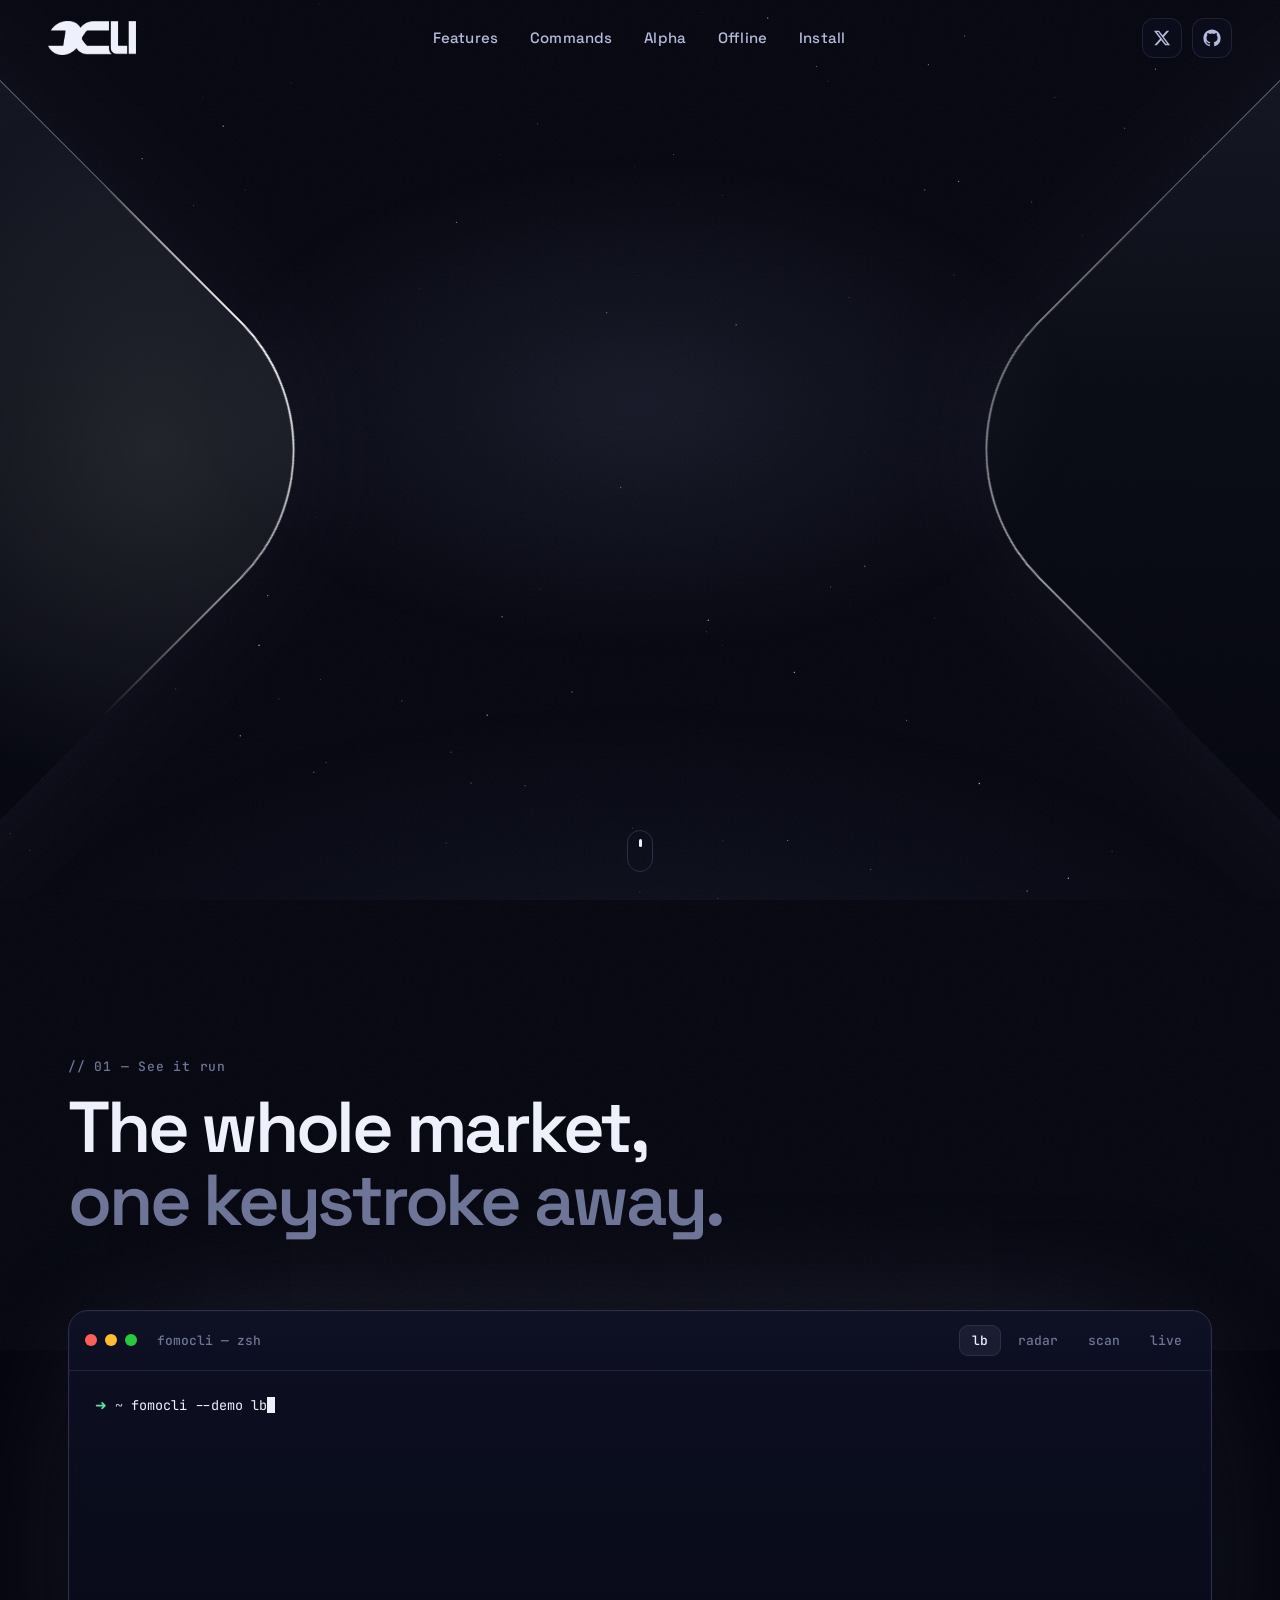
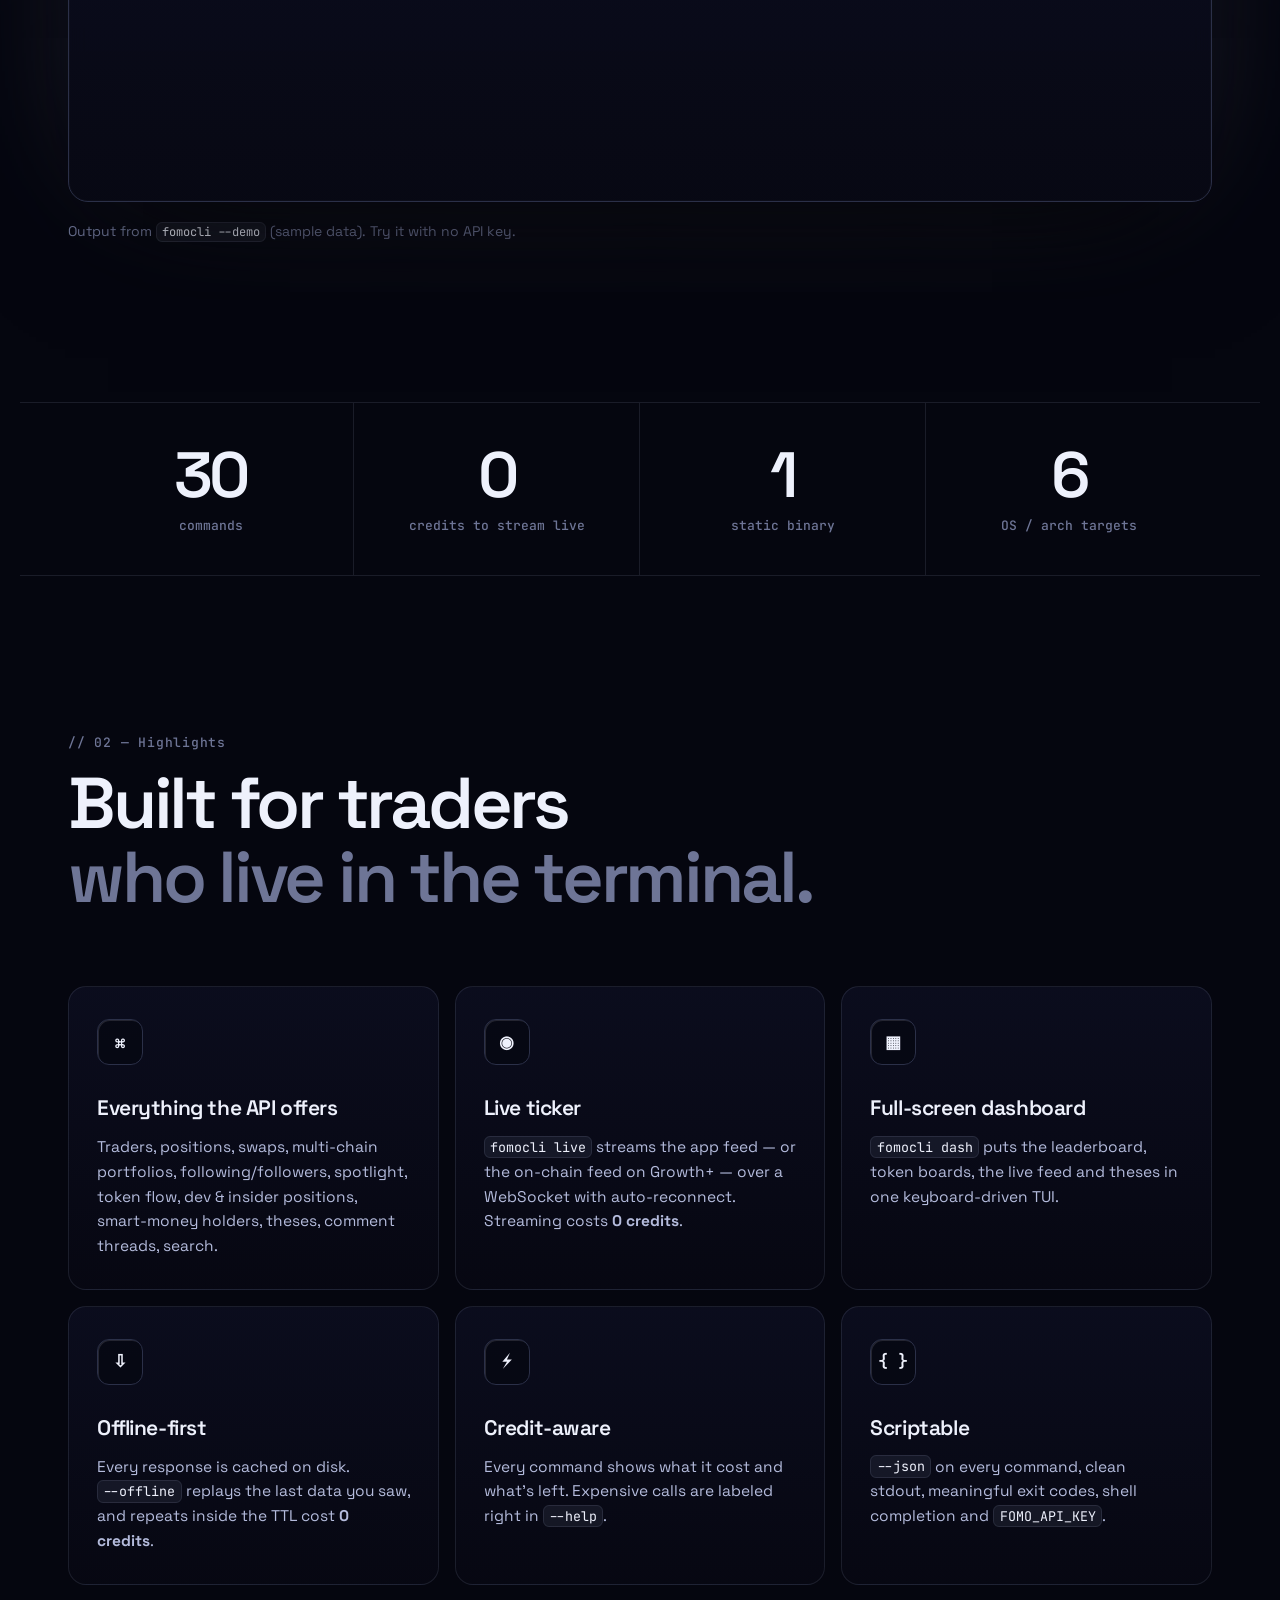
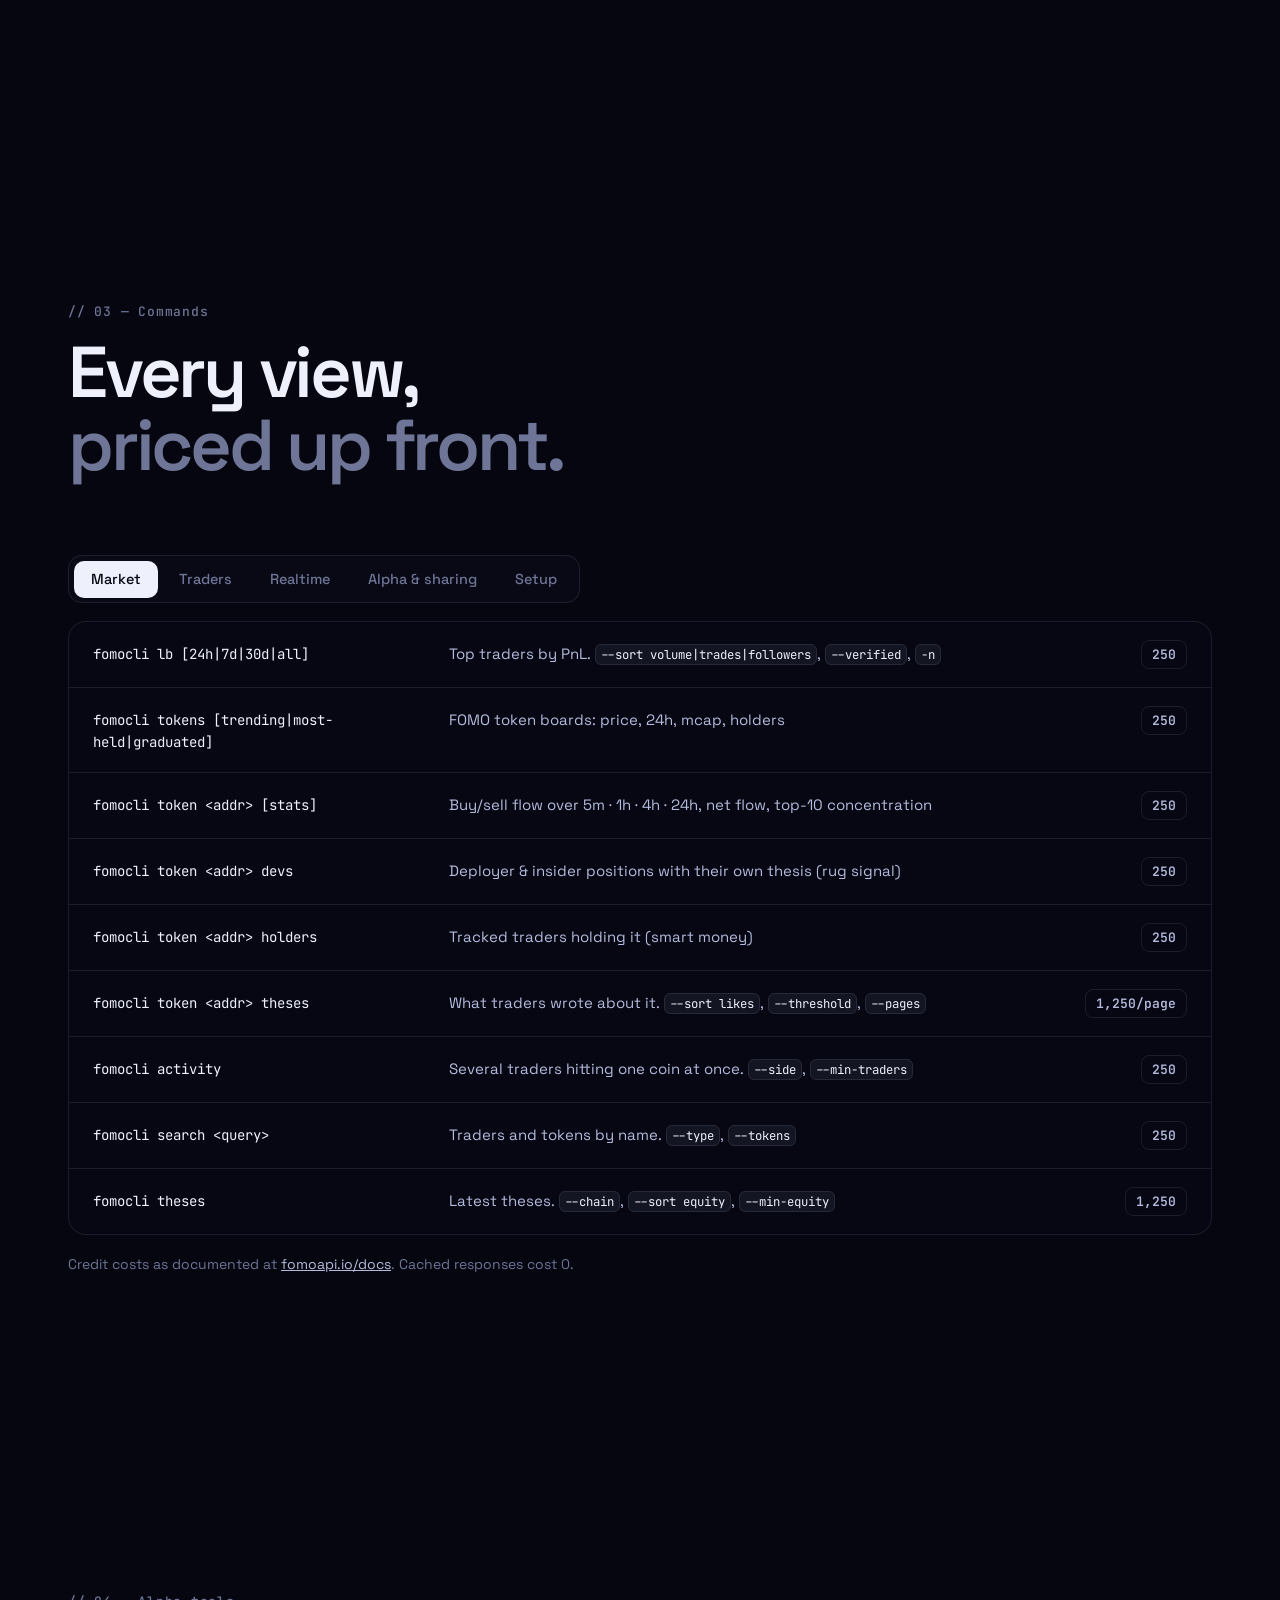
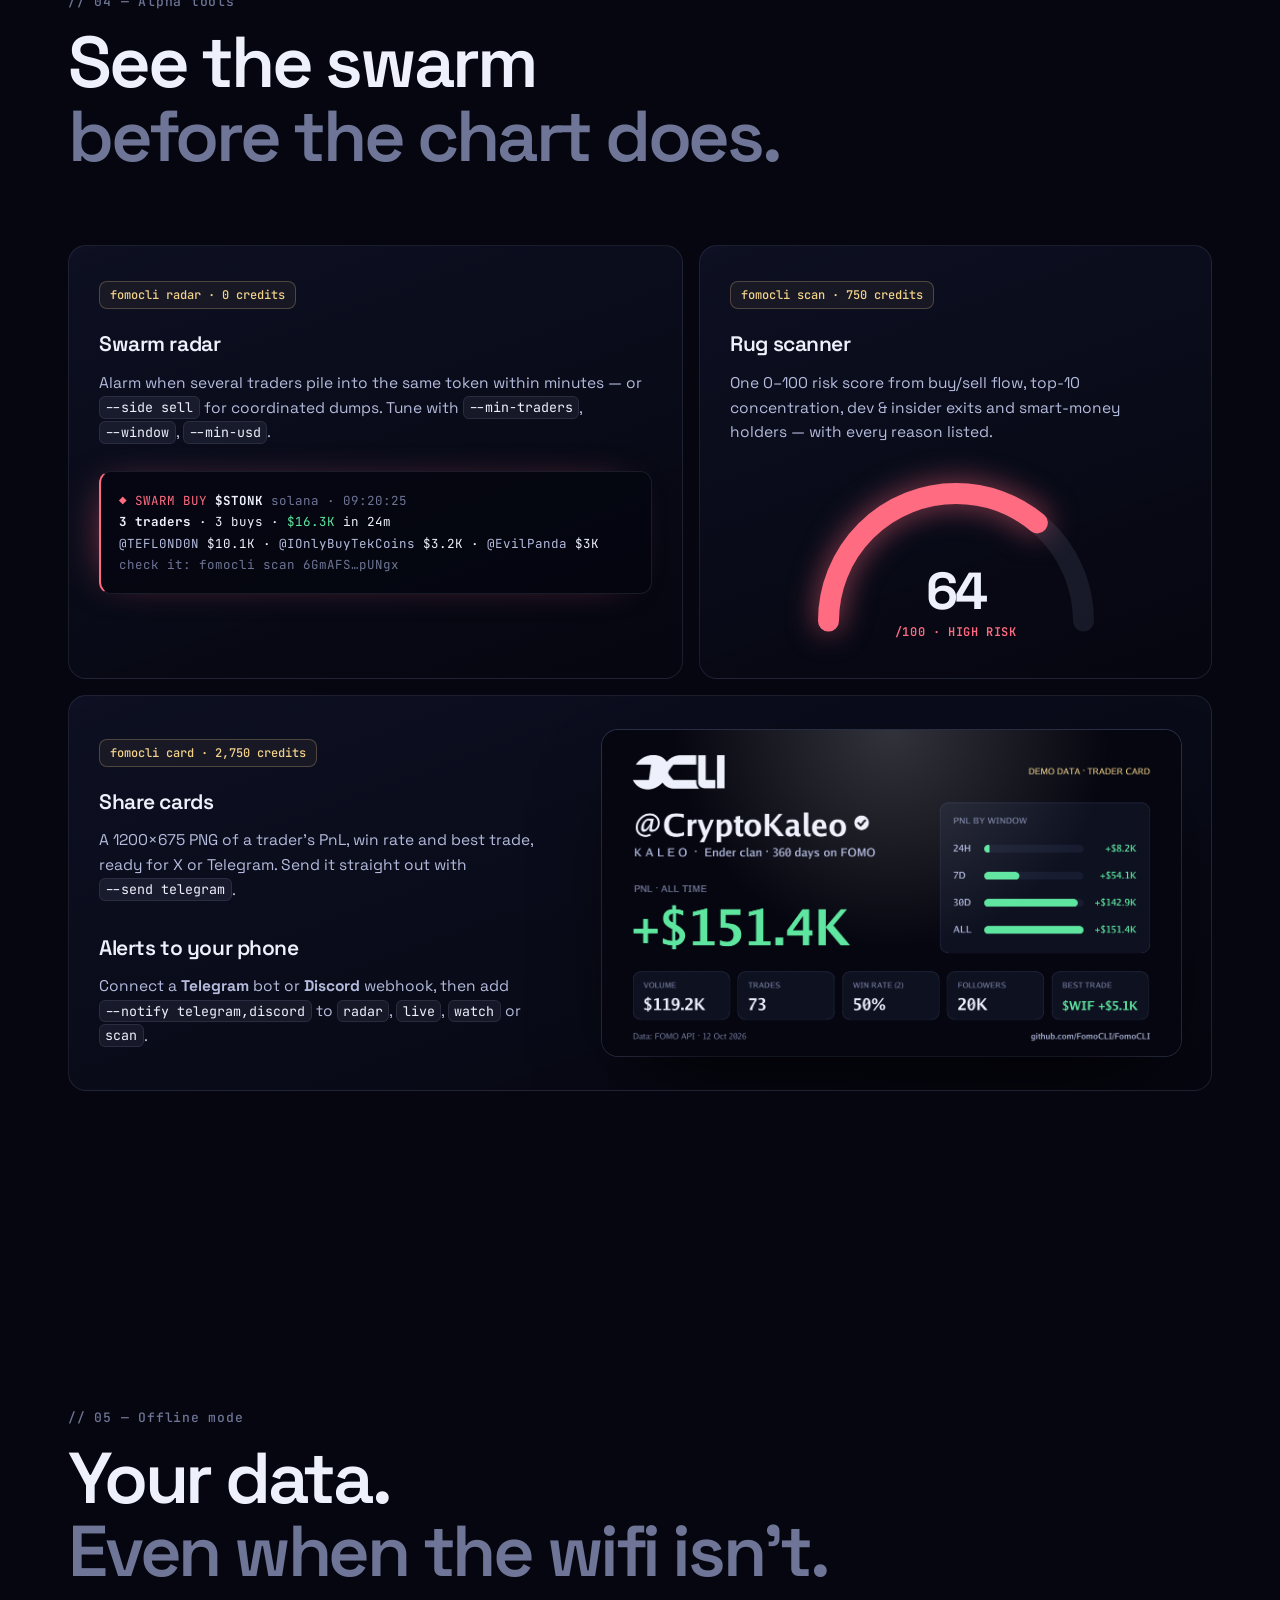
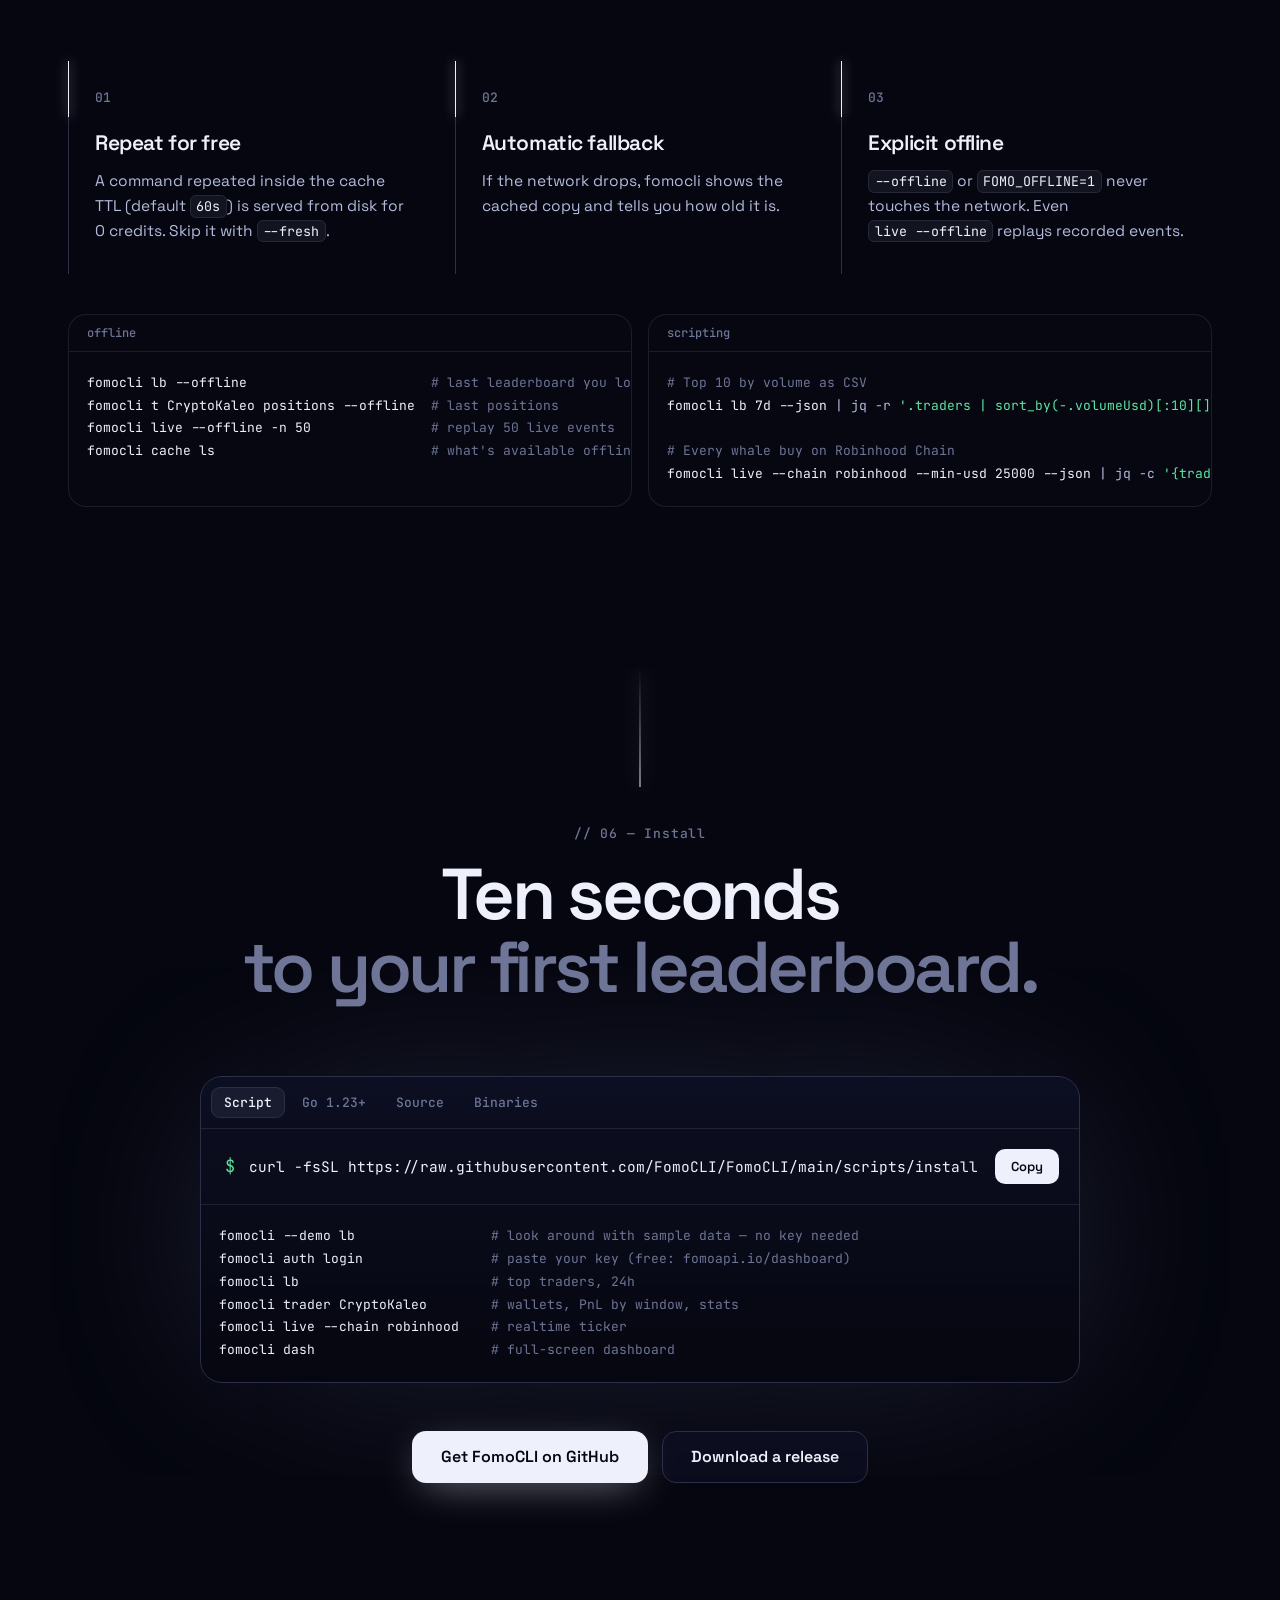
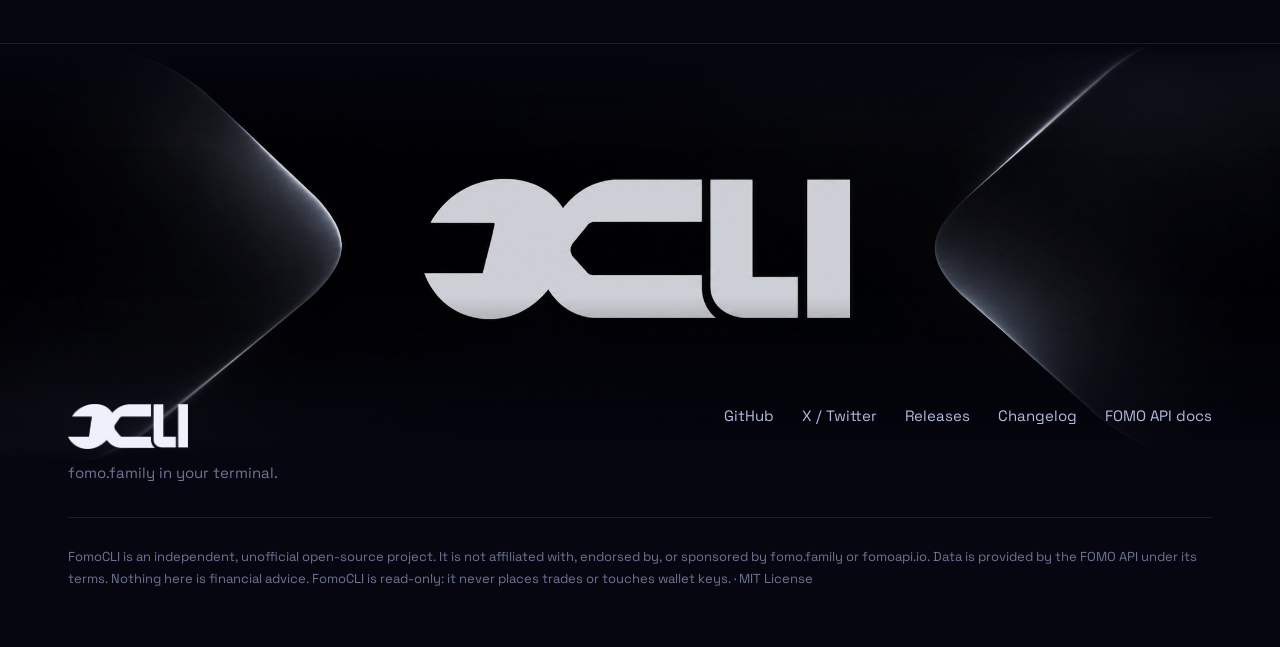
==== index.html @ afd520ec "Add cinematic FomoCLI landing page Static site (HTML/CSS/vanilla JS) for FomoCLI: letterbox logo int" ====
<!doctype html>
<html lang="en">
<head>
  <meta charset="utf-8">
  <meta name="viewport" content="width=device-width, initial-scale=1">
  <title>FomoCLI — fomo.family in your terminal</title>
  <meta name="description" content="FomoCLI is a fast, single-binary CLI for fomo.family data. Leaderboards, wallets, PnL, positions, token flow, theses, live trades and an offline cache — without opening a browser.">
  <meta name="theme-color" content="#05060f">
  <link rel="icon" type="image/png" href="assets/favicon.png">
  <link rel="apple-touch-icon" href="assets/apple-touch-icon.png">

  <meta property="og:type" content="website">
  <meta property="og:title" content="FomoCLI — fomo.family in your terminal">
  <meta property="og:description" content="Leaderboards · wallets · PnL · positions · token flow · theses · live trades · offline cache.">
  <meta property="og:image" content="assets/og.png">
  <meta name="twitter:card" content="summary_large_image">
  <meta name="twitter:site" content="@fomocli">
  <meta name="twitter:image" content="assets/og.png">

  <link rel="preconnect" href="https://fonts.googleapis.com">
  <link rel="preconnect" href="https://fonts.gstatic.com" crossorigin>
  <link href="https://fonts.googleapis.com/css2?family=Space+Grotesk:wght@400;500;600;700&family=JetBrains+Mono:wght@400;500;700&display=swap" rel="stylesheet">
  <link rel="stylesheet" href="styles.css">
</head>
<body>
  <!-- Cinematic intro -->
  <div class="intro" id="intro" aria-hidden="true">
    <div class="intro__bar intro__bar--top"></div>
    <div class="intro__bar intro__bar--bottom"></div>
    <img class="intro__logo" src="assets/logo.png" alt="">
    <div class="intro__flare"></div>
  </div>

  <canvas id="stars" aria-hidden="true"></canvas>
  <div class="grain" aria-hidden="true"></div>

  <header class="nav" id="nav">
    <a class="nav__brand" href="#top" aria-label="FomoCLI home">
      <img src="assets/logo.png" alt="FomoCLI" width="88" height="33">
    </a>
    <nav class="nav__links" aria-label="Primary">
      <a href="#features">Features</a>
      <a href="#commands">Commands</a>
      <a href="#alpha">Alpha</a>
      <a href="#offline">Offline</a>
      <a href="#install">Install</a>
    </nav>
    <div class="nav__social">
      <a class="icon-btn" href="https://x.com/fomocli" target="_blank" rel="noopener" aria-label="FomoCLI on X">
        <svg viewBox="0 0 24 24" width="18" height="18" aria-hidden="true"><path fill="currentColor" d="M18.244 2.25h3.308l-7.227 8.26 8.502 11.24H16.17l-5.214-6.817L4.99 21.75H1.68l7.73-8.835L1.254 2.25H8.08l4.713 6.231zm-1.161 17.52h1.833L7.084 4.126H5.117z"/></svg>
      </a>
      <a class="icon-btn" href="https://github.com/FomoCLI/FomoCLI" target="_blank" rel="noopener" aria-label="FomoCLI on GitHub">
        <svg viewBox="0 0 24 24" width="18" height="18" aria-hidden="true"><path fill="currentColor" d="M12 .5C5.65.5.5 5.65.5 12a11.5 11.5 0 0 0 7.86 10.92c.58.1.79-.25.79-.56v-2c-3.2.7-3.87-1.37-3.87-1.37-.53-1.33-1.28-1.69-1.28-1.69-1.05-.72.08-.7.08-.7 1.16.08 1.77 1.19 1.77 1.19 1.03 1.77 2.7 1.26 3.36.96.1-.75.4-1.26.73-1.55-2.55-.29-5.24-1.28-5.24-5.69 0-1.26.45-2.29 1.19-3.1-.12-.29-.52-1.46.11-3.05 0 0 .97-.31 3.17 1.18a11 11 0 0 1 5.77 0c2.2-1.49 3.17-1.18 3.17-1.18.63 1.59.23 2.76.11 3.05.74.81 1.19 1.84 1.19 3.1 0 4.42-2.7 5.39-5.26 5.68.41.36.78 1.06.78 2.14v3.17c0 .31.21.67.8.56A11.5 11.5 0 0 0 23.5 12C23.5 5.65 18.35.5 12 .5Z"/></svg>
      </a>
      <button class="nav__burger" id="burger" aria-label="Open menu" aria-expanded="false"><span></span><span></span></button>
    </div>
  </header>

  <main id="top">
    <!-- HERO -->
    <section class="hero" id="hero">
      <div class="blade blade--left" data-depth="0.04" aria-hidden="true"><i></i></div>
      <div class="blade blade--right" data-depth="-0.04" aria-hidden="true"><i></i></div>
      <div class="hero__glow" aria-hidden="true"></div>

      <div class="hero__inner">
        <p class="eyebrow reveal"><span class="dot"></span> Open source · MIT · Go single binary</p>
        <h1 class="hero__logo">
          <img src="assets/logo.png" alt="FomoCLI" width="1006" height="381">
          <span class="hero__shine" aria-hidden="true"></span>
        </h1>
        <p class="hero__tag reveal">fomo.family <span class="muted">in your</span> terminal.</p>
        <p class="hero__sub reveal">Find the traders who are up, resolve them to their real wallets, read their positions and reasoning, and watch their trades land in realtime — without opening a browser.</p>

        <div class="hero__cta reveal">
          <button class="install-pill" data-copy="curl -fsSL https://raw.githubusercontent.com/FomoCLI/FomoCLI/main/scripts/install.sh | sh" aria-label="Copy install command">
            <span class="prompt">$</span>
            <code>curl -fsSL …/install.sh | sh</code>
            <span class="install-pill__copy">Copy</span>
          </button>
          <a class="btn btn--primary" href="https://github.com/FomoCLI/FomoCLI" target="_blank" rel="noopener">
            <svg viewBox="0 0 24 24" width="18" height="18" aria-hidden="true"><path fill="currentColor" d="M12 .5C5.65.5.5 5.65.5 12a11.5 11.5 0 0 0 7.86 10.92c.58.1.79-.25.79-.56v-2c-3.2.7-3.87-1.37-3.87-1.37-.53-1.33-1.28-1.69-1.28-1.69-1.05-.72.08-.7.08-.7 1.16.08 1.77 1.19 1.77 1.19 1.03 1.77 2.7 1.26 3.36.96.1-.75.4-1.26.73-1.55-2.55-.29-5.24-1.28-5.24-5.69 0-1.26.45-2.29 1.19-3.1-.12-.29-.52-1.46.11-3.05 0 0 .97-.31 3.17 1.18a11 11 0 0 1 5.77 0c2.2-1.49 3.17-1.18 3.17-1.18.63 1.59.23 2.76.11 3.05.74.81 1.19 1.84 1.19 3.1 0 4.42-2.7 5.39-5.26 5.68.41.36.78 1.06.78 2.14v3.17c0 .31.21.67.8.56A11.5 11.5 0 0 0 23.5 12C23.5 5.65 18.35.5 12 .5Z"/></svg>
            Star on GitHub
          </a>
          <a class="btn btn--ghost" href="https://x.com/fomocli" target="_blank" rel="noopener">Follow @fomocli</a>
        </div>

        <ul class="hero__chips reveal" aria-label="What it covers">
          <li>Leaderboards</li><li>Wallets</li><li>PnL</li><li>Positions</li><li>Token flow</li><li>Theses</li><li>Live trades</li><li>Offline cache</li>
        </ul>
      </div>

      <a class="scroll-cue" href="#demo" aria-label="Scroll to demo"><span></span></a>
    </section>

    <!-- TERMINAL DEMO -->
    <section class="section demo" id="demo">
      <div class="section__head reveal">
        <p class="kicker">// 01 — See it run</p>
        <h2>The whole market,<br><span class="dim">one keystroke away.</span></h2>
      </div>

      <div class="terminal reveal" id="terminal">
        <div class="terminal__bar">
          <span class="tl tl--r"></span><span class="tl tl--y"></span><span class="tl tl--g"></span>
          <span class="terminal__title">fomocli — zsh</span>
          <div class="terminal__tabs" role="tablist" aria-label="Demo commands">
            <button role="tab" class="is-active" data-scene="lb">lb</button>
            <button role="tab" data-scene="radar">radar</button>
            <button role="tab" data-scene="scan">scan</button>
            <button role="tab" data-scene="live">live</button>
          </div>
        </div>
        <pre class="terminal__body" id="termBody" aria-live="polite"></pre>
      </div>
      <p class="caption reveal">Output from <code>fomocli --demo</code> (sample data). Try it with no API key.</p>
    </section>

    <!-- STATS STRIP -->
    <section class="stats" aria-label="At a glance">
      <div class="stat reveal"><b data-count="30" data-suffix="+">0</b><span>commands</span></div>
      <div class="stat reveal"><b data-count="0">0</b><span>credits to stream live</span></div>
      <div class="stat reveal"><b data-count="1">0</b><span>static binary</span></div>
      <div class="stat reveal"><b data-count="6">0</b><span>OS / arch targets</span></div>
    </section>

    <!-- FEATURES -->
    <section class="section" id="features">
      <div class="section__head reveal">
        <p class="kicker">// 02 — Highlights</p>
        <h2>Built for traders<br><span class="dim">who live in the terminal.</span></h2>
      </div>

      <div class="grid features">
        <article class="card reveal">
          <div class="card__icon">⌘</div>
          <h3>Everything the API offers</h3>
          <p>Traders, positions, swaps, multi-chain portfolios, following/followers, spotlight, token flow, dev &amp; insider positions, smart-money holders, theses, comment threads, search.</p>
        </article>
        <article class="card reveal">
          <div class="card__icon">◉</div>
          <h3>Live ticker</h3>
          <p><code>fomocli live</code> streams the app feed — or the on-chain feed on Growth+ — over a WebSocket with auto-reconnect. Streaming costs <b>0 credits</b>.</p>
        </article>
        <article class="card reveal">
          <div class="card__icon">▦</div>
          <h3>Full-screen dashboard</h3>
          <p><code>fomocli dash</code> puts the leaderboard, token boards, the live feed and theses in one keyboard-driven TUI.</p>
        </article>
        <article class="card reveal">
          <div class="card__icon">⇩</div>
          <h3>Offline-first</h3>
          <p>Every response is cached on disk. <code>--offline</code> replays the last data you saw, and repeats inside the TTL cost <b>0 credits</b>.</p>
        </article>
        <article class="card reveal">
          <div class="card__icon">⚡</div>
          <h3>Credit-aware</h3>
          <p>Every command shows what it cost and what's left. Expensive calls are labeled right in <code>--help</code>.</p>
        </article>
        <article class="card reveal">
          <div class="card__icon">{ }</div>
          <h3>Scriptable</h3>
          <p><code>--json</code> on every command, clean stdout, meaningful exit codes, shell completion and <code>FOMO_API_KEY</code>.</p>
        </article>
      </div>
    </section>

    <!-- COMMANDS -->
    <section class="section" id="commands">
      <div class="section__head reveal">
        <p class="kicker">// 03 — Commands</p>
        <h2>Every view,<br><span class="dim">priced up front.</span></h2>
      </div>

      <div class="cmd reveal">
        <div class="cmd__tabs" role="tablist" aria-label="Command groups">
          <button role="tab" class="is-active" data-group="market">Market</button>
          <button role="tab" data-group="traders">Traders</button>
          <button role="tab" data-group="realtime">Realtime</button>
          <button role="tab" data-group="alpha">Alpha &amp; sharing</button>
          <button role="tab" data-group="setup">Setup</button>
          <span class="cmd__ink" aria-hidden="true"></span>
        </div>
        <div class="cmd__panel" id="cmdPanel" role="tabpanel"></div>
        <p class="caption">Credit costs as documented at <a href="https://fomoapi.io/docs#credits" target="_blank" rel="noopener">fomoapi.io/docs</a>. Cached responses cost 0.</p>
      </div>
    </section>

    <!-- ALPHA -->
    <section class="section alpha" id="alpha">
      <div class="section__head reveal">
        <p class="kicker">// 04 — Alpha tools</p>
        <h2>See the swarm<br><span class="dim">before the chart does.</span></h2>
      </div>

      <div class="alpha__grid">
        <article class="alpha__item reveal">
          <span class="tag">fomocli radar · 0 credits</span>
          <h3>Swarm radar</h3>
          <p>Alarm when several traders pile into the same token within minutes — or <code>--side sell</code> for coordinated dumps. Tune with <code>--min-traders</code>, <code>--window</code>, <code>--min-usd</code>.</p>
          <div class="swarm">
            <p><span class="red">◆ SWARM BUY</span> <b>$STONK</b> <span class="muted">solana · 09:20:25</span></p>
            <p><b>3 traders</b> · 3 buys · <span class="green">$16.3K</span> in 24m</p>
            <p><span class="steel">@TEFL0ND0N</span> $10.1K · <span class="steel">@IOnlyBuyTekCoins</span> $3.2K · <span class="steel">@EvilPanda</span> $3K</p>
            <p class="muted">check it: fomocli scan 6GmAFS…pUNgx</p>
          </div>
        </article>

        <article class="alpha__item reveal">
          <span class="tag">fomocli scan · 750 credits</span>
          <h3>Rug scanner</h3>
          <p>One 0–100 risk score from buy/sell flow, top-10 concentration, dev &amp; insider exits and smart-money holders — with every reason listed.</p>
          <div class="gauge" data-score="72" aria-label="Example risk score 72 of 100">
            <svg viewBox="0 0 200 110" aria-hidden="true">
              <path class="gauge__track" d="M15 100 A85 85 0 0 1 185 100"/>
              <path class="gauge__fill" d="M15 100 A85 85 0 0 1 185 100"/>
            </svg>
            <div class="gauge__val"><b>0</b><span>/100 · HIGH RISK</span></div>
          </div>
        </article>

        <article class="alpha__item alpha__item--wide reveal">
          <div class="alpha__text">
            <span class="tag">fomocli card · 2,750 credits</span>
            <h3>Share cards</h3>
            <p>A 1200×675 PNG of a trader's PnL, win rate and best trade, ready for X or Telegram. Send it straight out with <code>--send telegram</code>.</p>
            <h3 class="mt">Alerts to your phone</h3>
            <p>Connect a <b>Telegram</b> bot or <b>Discord</b> webhook, then add <code>--notify telegram,discord</code> to <code>radar</code>, <code>live</code>, <code>watch</code> or <code>scan</code>.</p>
          </div>
          <div class="tilt" id="tilt">
            <img src="assets/card-example.png" alt="Example FomoCLI trader card for @CryptoKaleo showing +$151.4K all-time PnL" width="1200" height="675" loading="lazy">
            <span class="tilt__glare" aria-hidden="true"></span>
          </div>
        </article>
      </div>
    </section>

    <!-- OFFLINE -->
    <section class="section" id="offline">
      <div class="section__head reveal">
        <p class="kicker">// 05 — Offline mode</p>
        <h2>Your data.<br><span class="dim">Even when the wifi isn't.</span></h2>
      </div>
      <ol class="steps">
        <li class="step reveal">
          <span class="step__n">01</span>
          <h3>Repeat for free</h3>
          <p>A command repeated inside the cache TTL (default <code>60s</code>) is served from disk for 0 credits. Skip it with <code>--fresh</code>.</p>
        </li>
        <li class="step reveal">
          <span class="step__n">02</span>
          <h3>Automatic fallback</h3>
          <p>If the network drops, fomocli shows the cached copy and tells you how old it is.</p>
        </li>
        <li class="step reveal">
          <span class="step__n">03</span>
          <h3>Explicit offline</h3>
          <p><code>--offline</code> or <code>FOMO_OFFLINE=1</code> never touches the network. Even <code>live --offline</code> replays recorded events.</p>
        </li>
      </ol>

      <div class="code-split">
        <div class="code reveal">
          <div class="code__head">offline</div>
<pre><span class="c">fomocli lb --offline</span>                       <span class="muted"># last leaderboard you loaded</span>
<span class="c">fomocli t CryptoKaleo positions --offline</span>  <span class="muted"># last positions</span>
<span class="c">fomocli live --offline -n 50</span>               <span class="muted"># replay 50 live events</span>
<span class="c">fomocli cache ls</span>                           <span class="muted"># what's available offline</span></pre>
        </div>
        <div class="code reveal">
          <div class="code__head">scripting</div>
<pre><span class="muted"># Top 10 by volume as CSV</span>
<span class="c">fomocli lb 7d --json</span> | jq -r <span class="str">'.traders | sort_by(-.volumeUsd)[:10][] | [.handle, .volumeUsd] | @csv'</span>

<span class="muted"># Every whale buy on Robinhood Chain</span>
<span class="c">fomocli live --chain robinhood --min-usd 25000 --json</span> | jq -c <span class="str">'{trader, token, usdValue}'</span></pre>
        </div>
      </div>
    </section>

    <!-- INSTALL -->
    <section class="section install" id="install">
      <div class="install__beam" aria-hidden="true"></div>
      <div class="section__head section__head--center reveal">
        <p class="kicker">// 06 — Install</p>
        <h2>Ten seconds<br><span class="dim">to your first leaderboard.</span></h2>
      </div>

      <div class="install__box reveal">
        <div class="install__tabs" role="tablist" aria-label="Install method">
          <button role="tab" class="is-active" data-install="script">Script</button>
          <button role="tab" data-install="go">Go 1.23+</button>
          <button role="tab" data-install="source">Source</button>
          <button role="tab" data-install="bin">Binaries</button>
        </div>
        <div class="install__cmd">
          <span class="prompt">$</span>
          <code id="installCode">curl -fsSL https://raw.githubusercontent.com/FomoCLI/FomoCLI/main/scripts/install.sh | sh</code>
          <button class="copy" id="installCopy" aria-label="Copy command">Copy</button>
        </div>
        <div class="quick">
<pre><span class="c">fomocli --demo lb</span>                 <span class="muted"># look around with sample data — no key needed</span>
<span class="c">fomocli auth login</span>                <span class="muted"># paste your key (free: fomoapi.io/dashboard)</span>
<span class="c">fomocli lb</span>                        <span class="muted"># top traders, 24h</span>
<span class="c">fomocli trader CryptoKaleo</span>        <span class="muted"># wallets, PnL by window, stats</span>
<span class="c">fomocli live --chain robinhood</span>    <span class="muted"># realtime ticker</span>
<span class="c">fomocli dash</span>                      <span class="muted"># full-screen dashboard</span></pre>
        </div>
      </div>

      <div class="final-cta reveal">
        <a class="btn btn--primary btn--lg" href="https://github.com/FomoCLI/FomoCLI" target="_blank" rel="noopener">Get FomoCLI on GitHub</a>
        <a class="btn btn--ghost btn--lg" href="https://github.com/FomoCLI/FomoCLI/releases" target="_blank" rel="noopener">Download a release</a>
      </div>
    </section>
  </main>

  <footer class="footer">
    <img class="footer__banner" src="assets/banner.jpg" alt="" loading="lazy" aria-hidden="true">
    <div class="footer__inner">
      <div class="footer__brand">
        <img src="assets/logo.png" alt="FomoCLI" width="120" height="45">
        <p>fomo.family in your terminal.</p>
      </div>
      <div class="footer__links">
        <a href="https://github.com/FomoCLI/FomoCLI" target="_blank" rel="noopener">GitHub</a>
        <a href="https://x.com/fomocli" target="_blank" rel="noopener">X / Twitter</a>
        <a href="https://github.com/FomoCLI/FomoCLI/releases" target="_blank" rel="noopener">Releases</a>
        <a href="https://github.com/FomoCLI/FomoCLI/blob/main/CHANGELOG.md" target="_blank" rel="noopener">Changelog</a>
        <a href="https://fomoapi.io/docs" target="_blank" rel="noopener">FOMO API docs</a>
      </div>
      <p class="footer__legal">FomoCLI is an independent, unofficial open-source project. It is not affiliated with, endorsed by, or sponsored by fomo.family or fomoapi.io. Data is provided by the FOMO API under its terms. Nothing here is financial advice. FomoCLI is read-only: it never places trades or touches wallet keys. · MIT License</p>
    </div>
  </footer>

  <div class="toast" id="toast" role="status" aria-live="polite">Copied to clipboard</div>

  <script src="script.js"></script>
</body>
</html>
---- styles.css ----
/* FomoCLI — palette taken from the logo (internal/ui/style.go):
   ice white on near-black, cool steel greys; green/red only for gains/losses. */
:root {
  --ink: #05060f;
  --ink-2: #0a0c18;
  --ink-3: #10132a;
  --ice: #eef1fc;
  --steel: #b4bbdc;
  --muted: #6e7596;
  --border: #2b3048;
  --border-soft: rgba(180, 187, 220, 0.12);
  --green: #5ee6a0;
  --red: #ff6b81;
  --gold: #f2d28b;
  --pink: #f5a3c7;

  --font: "Space Grotesk", system-ui, -apple-system, Segoe UI, sans-serif;
  --mono: "JetBrains Mono", ui-monospace, SFMono-Regular, Menlo, monospace;
  --radius: 18px;
  --ease: cubic-bezier(0.16, 1, 0.3, 1);
  --gutter: clamp(16px, 4vw, 48px);
  color-scheme: dark;
}

*, *::before, *::after { box-sizing: border-box; }
html { scroll-behavior: smooth; -webkit-text-size-adjust: 100%; }
body {
  margin: 0;
  background: var(--ink);
  color: var(--ice);
  font-family: var(--font);
  font-size: 17px;
  line-height: 1.6;
  overflow-x: hidden;
  -webkit-font-smoothing: antialiased;
}
body.is-locked { overflow: hidden; }
img { max-width: 100%; display: block; }
a { color: inherit; }
code, pre { font-family: var(--mono); }
p code, li code, td code, .caption code {
  font-size: 0.86em;
  background: rgba(180, 187, 220, 0.08);
  border: 1px solid var(--border-soft);
  padding: 0.1em 0.4em;
  border-radius: 6px;
  color: var(--ice);
  white-space: nowrap;
}
::selection { background: var(--ice); color: var(--ink); }

.muted { color: var(--muted); }
.dim { color: var(--muted); }
.green { color: var(--green); }
.red { color: var(--red); }
.gold { color: var(--gold); }
.steel { color: var(--steel); }
.pink { color: var(--pink); }

/* ───────────────────────── Intro ───────────────────────── */
.intro {
  position: fixed; inset: 0; z-index: 100;
  background: var(--ink);
  display: grid; place-items: center;
  pointer-events: none;
  animation: introOut 0.9s var(--ease) 2.3s forwards;
}
.intro__bar {
  position: absolute; left: 0; right: 0; height: 50vh;
  background: #000;
  animation: barOpen 1.4s var(--ease) 1.7s forwards;
}
.intro__bar--top { top: 0; transform-origin: top; }
.intro__bar--bottom { bottom: 0; transform-origin: bottom; }
.intro__logo {
  position: relative; z-index: 2;
  width: min(360px, 60vw);
  opacity: 0;
  filter: blur(18px);
  transform: scale(1.12);
  animation: logoIn 1.4s var(--ease) 0.2s forwards;
}
.intro__flare {
  position: absolute; z-index: 3;
  width: 140vw; height: 2px;
  background: linear-gradient(90deg, transparent, rgba(238, 241, 252, 0.9), transparent);
  box-shadow: 0 0 40px 6px rgba(200, 210, 255, 0.35);
  transform: scaleX(0);
  animation: flare 1.1s var(--ease) 1.2s forwards;
}
@keyframes logoIn { to { opacity: 1; filter: blur(0); transform: scale(1); } }
@keyframes flare { 0% { transform: scaleX(0); opacity: 1; } 60% { opacity: 1; } 100% { transform: scaleX(1); opacity: 0; } }
@keyframes barOpen { to { transform: scaleY(0); } }
@keyframes introOut { to { opacity: 0; visibility: hidden; } }

/* ───────────────────────── Ambient ───────────────────────── */
#stars {
  position: fixed; inset: 0; z-index: 0;
  width: 100%; height: 100%;
  pointer-events: none;
}
.grain {
  position: fixed; inset: -50%; z-index: 1;
  pointer-events: none;
  opacity: 0.05;
  background-image: url("data:image/svg+xml;utf8,<svg xmlns='http://www.w3.org/2000/svg' width='160' height='160'><filter id='n'><feTurbulence type='fractalNoise' baseFrequency='0.9' numOctaves='3' stitchTiles='stitch'/></filter><rect width='100%' height='100%' filter='url(%23n)'/></svg>");
  animation: grain 1.2s steps(6) infinite;
}
@keyframes grain {
  0% { transform: translate(0, 0); } 20% { transform: translate(-3%, 2%); }
  40% { transform: translate(2%, -3%); } 60% { transform: translate(-2%, -1%); }
  80% { transform: translate(3%, 3%); } 100% { transform: translate(0, 0); }
}
main, .footer, .nav { position: relative; z-index: 2; }

/* ───────────────────────── Nav ───────────────────────── */
.nav {
  position: fixed; top: 0; left: 0; right: 0; z-index: 50;
  display: flex; align-items: center; justify-content: space-between; gap: 24px;
  padding: 18px var(--gutter);
  transition: background 0.4s, backdrop-filter 0.4s, padding 0.4s, border-color 0.4s;
  border-bottom: 1px solid transparent;
}
.nav.is-scrolled {
  background: rgba(5, 6, 15, 0.72);
  backdrop-filter: blur(16px) saturate(140%);
  -webkit-backdrop-filter: blur(16px) saturate(140%);
  border-color: var(--border-soft);
  padding-top: 12px; padding-bottom: 12px;
}
.nav__brand img { width: 88px; height: auto; }
.nav__links { display: flex; gap: 32px; }
.nav__links a {
  text-decoration: none; color: var(--steel);
  font-size: 15px; font-weight: 500; letter-spacing: 0.01em;
  position: relative; transition: color 0.25s;
}
.nav__links a::after {
  content: ""; position: absolute; left: 0; right: 0; bottom: -6px; height: 1px;
  background: var(--ice); transform: scaleX(0); transform-origin: right;
  transition: transform 0.4s var(--ease);
}
.nav__links a:hover { color: var(--ice); }
.nav__links a:hover::after { transform: scaleX(1); transform-origin: left; }
.nav__social { display: flex; align-items: center; gap: 10px; }
.icon-btn {
  display: grid; place-items: center;
  width: 40px; height: 40px; border-radius: 12px;
  border: 1px solid var(--border-soft);
  color: var(--steel);
  background: rgba(16, 19, 42, 0.4);
  transition: color 0.25s, border-color 0.25s, transform 0.25s, box-shadow 0.25s;
}
.icon-btn:hover { color: var(--ice); border-color: rgba(238, 241, 252, 0.4); transform: translateY(-2px); box-shadow: 0 8px 30px -10px rgba(200, 210, 255, 0.4); }
.nav__burger { display: none; }

/* ───────────────────────── Buttons ───────────────────────── */
.btn {
  display: inline-flex; align-items: center; gap: 10px;
  padding: 13px 22px; border-radius: 14px;
  font: 600 15px/1 var(--font); text-decoration: none;
  border: 1px solid transparent; cursor: pointer;
  transition: transform 0.3s var(--ease), box-shadow 0.3s, background 0.3s, border-color 0.3s;
  position: relative; overflow: hidden;
}
.btn--primary { background: var(--ice); color: var(--ink); box-shadow: 0 10px 40px -12px rgba(238, 241, 252, 0.55); }
.btn--primary::before {
  content: ""; position: absolute; top: 0; bottom: 0; width: 40%; left: -60%;
  background: linear-gradient(100deg, transparent, rgba(255, 255, 255, 0.9), transparent);
  transform: skewX(-20deg);
  transition: left 0.7s var(--ease);
}
.btn--primary:hover::before { left: 130%; }
.btn--primary:hover { transform: translateY(-2px); box-shadow: 0 18px 50px -12px rgba(238, 241, 252, 0.7); }
.btn--ghost { color: var(--ice); border-color: var(--border); background: rgba(16, 19, 42, 0.45); }
.btn--ghost:hover { border-color: rgba(238, 241, 252, 0.45); transform: translateY(-2px); }
.btn--lg { padding: 17px 28px; font-size: 16px; }

/* ───────────────────────── Hero ───────────────────────── */
.hero {
  position: relative;
  min-height: 100vh; min-height: 100svh;
  display: grid; place-items: center;
  padding: 120px var(--gutter) 90px;
  overflow: hidden;
  isolation: isolate;
}
.hero__glow {
  position: absolute; inset: 0; z-index: -1;
  background:
    radial-gradient(ellipse 50% 40% at 50% 45%, rgba(180, 190, 255, 0.10), transparent 70%),
    radial-gradient(ellipse 80% 60% at 50% 120%, rgba(120, 130, 200, 0.12), transparent 70%);
}
.hero__inner { max-width: 980px; text-align: center; display: flex; flex-direction: column; align-items: center; }
.eyebrow {
  display: inline-flex; align-items: center; gap: 10px;
  margin: 0 0 36px; padding: 8px 16px;
  border: 1px solid var(--border-soft); border-radius: 999px;
  background: rgba(16, 19, 42, 0.5);
  color: var(--steel); font: 500 13px/1 var(--mono); letter-spacing: 0.02em;
}
.dot { width: 7px; height: 7px; border-radius: 50%; background: var(--green); box-shadow: 0 0 12px var(--green); animation: pulse 2s infinite; }
@keyframes pulse { 50% { opacity: 0.35; } }

.hero__logo {
  position: relative; margin: 0;
  width: min(620px, 82vw);
}
.hero__logo img { filter: drop-shadow(0 0 40px rgba(220, 228, 255, 0.25)); }
.hero__logo img { width: 100%; height: auto; opacity: 0; transform: translateY(20px) scale(0.96); filter: blur(10px); }
.is-ready .hero__logo img { animation: heroLogo 1.6s var(--ease) forwards; }
@keyframes heroLogo { to { opacity: 1; transform: none; filter: blur(0) brightness(0.95) drop-shadow(0 0 40px rgba(220, 228, 255, 0.25)); } }
.hero__shine {
  position: absolute; inset: 0;
  -webkit-mask: url(assets/logo.png) center / contain no-repeat;
  mask: url(assets/logo.png) center / contain no-repeat;
  background: linear-gradient(105deg, transparent 35%, rgba(255, 255, 255, 0.95) 50%, transparent 65%);
  background-size: 250% 100%;
  background-position: 150% 0;
  mix-blend-mode: normal;
  animation: shine 6s ease-in-out 3.2s infinite;
}
@keyframes shine { 0% { background-position: 150% 0; } 35%, 100% { background-position: -60% 0; } }

.hero__tag {
  margin: 42px 0 0;
  font-size: clamp(28px, 4.6vw, 52px); font-weight: 600; letter-spacing: -0.03em; line-height: 1.1;
}
.hero__sub { margin: 20px auto 0; max-width: 620px; color: var(--steel); font-size: clamp(16px, 1.6vw, 18.5px); }
.hero__cta { margin-top: 40px; display: flex; flex-wrap: wrap; align-items: center; justify-content: center; gap: 14px; }

.install-pill {
  display: inline-flex; align-items: center; gap: 12px;
  padding: 7px 7px 7px 18px; border-radius: 14px;
  background: rgba(10, 12, 24, 0.8);
  border: 1px solid var(--border);
  color: var(--ice); cursor: pointer;
  font: 500 14px/1 var(--mono);
  transition: border-color 0.3s, box-shadow 0.3s;
}
.install-pill:hover { border-color: rgba(238, 241, 252, 0.4); box-shadow: 0 0 0 4px rgba(238, 241, 252, 0.05); }
.install-pill code { color: var(--steel); }
.prompt { color: var(--green); font-family: var(--mono); }
.install-pill__copy {
  font: 600 12px/1 var(--font); padding: 9px 12px; border-radius: 9px;
  background: rgba(180, 187, 220, 0.1); color: var(--ice);
}

.hero__chips { list-style: none; padding: 0; margin: 48px 0 0; display: flex; flex-wrap: wrap; justify-content: center; gap: 8px; }
.hero__chips li {
  font: 500 12.5px/1 var(--mono); color: var(--muted);
  padding: 8px 12px; border-radius: 8px; border: 1px solid var(--border-soft);
}

/* The two glowing blades from the banner */
.blade {
  position: absolute; top: 50%; z-index: -1;
  width: min(62vw, 760px); aspect-ratio: 1;
  translate: 0 -50%;
  will-change: transform;
}
.blade i {
  position: absolute; inset: 0;
  border-radius: 24%;
  rotate: 45deg;
  background:
    radial-gradient(circle at 80% 20%, rgba(255, 255, 255, 0.10), transparent 40%),
    linear-gradient(135deg, #1a1d2a 0%, #0b0d16 45%, #05060f 100%);
  box-shadow:
    inset 1px 1px 0 rgba(255, 255, 255, 0.35),
    0 0 120px rgba(180, 190, 255, 0.06);
  opacity: 0;
  animation: bladeIn 2.4s var(--ease) 2.2s forwards;
}
.blade i::before {
  /* travelling rim light */
  content: ""; position: absolute; inset: 0; border-radius: inherit;
  padding: 2px;
  background: conic-gradient(from var(--rim, 0deg), transparent 0deg, rgba(255, 255, 255, 0.95) 30deg, transparent 90deg, transparent 180deg, rgba(255, 255, 255, 0.5) 210deg, transparent 270deg);
  -webkit-mask: linear-gradient(#000 0 0) content-box, linear-gradient(#000 0 0);
  -webkit-mask-composite: xor;
  mask: linear-gradient(#000 0 0) content-box exclude, linear-gradient(#000 0 0);
  filter: drop-shadow(0 0 6px rgba(255, 255, 255, 0.8));
  animation: rim 9s linear infinite;
}
.blade--left { left: 0; translate: -72% -50%; }
.blade--right { right: 0; translate: 72% -50%; }
.blade--right i::before { animation-direction: reverse; }
@property --rim { syntax: "<angle>"; inherits: false; initial-value: 0deg; }
@keyframes rim { to { --rim: 360deg; } }
@keyframes bladeIn { from { opacity: 0; scale: 0.9; } to { opacity: 1; scale: 1; } }

.scroll-cue {
  position: absolute; bottom: 28px; left: 50%; translate: -50% 0;
  width: 26px; height: 42px; border-radius: 14px; border: 1.5px solid var(--border);
}
.scroll-cue span {
  position: absolute; left: 50%; top: 8px; width: 3px; height: 8px; margin-left: -1.5px;
  border-radius: 2px; background: var(--ice);
  animation: cue 2s var(--ease) infinite;
}
@keyframes cue { 0% { opacity: 0; transform: translateY(0); } 30% { opacity: 1; } 100% { opacity: 0; transform: translateY(14px); } }

/* ───────────────────────── Sections ───────────────────────── */
.section { padding: clamp(90px, 13vw, 160px) var(--gutter); max-width: 1240px; margin: 0 auto; position: relative; }
.section__head { margin-bottom: clamp(40px, 6vw, 72px); }
.section__head--center { text-align: center; }
.kicker { margin: 0 0 18px; font: 500 13px/1 var(--mono); color: var(--muted); letter-spacing: 0.06em; }
h2 {
  margin: 0;
  font-size: clamp(36px, 6vw, 72px); line-height: 1.02; letter-spacing: -0.045em; font-weight: 600;
}
h3 { margin: 0 0 10px; font-size: 21px; letter-spacing: -0.02em; font-weight: 600; }
.caption { color: var(--muted); font-size: 14px; margin: 18px 0 0; }
.caption a { color: var(--steel); }

/* ───────────────────────── Terminal ───────────────────────── */
.terminal {
  border-radius: 20px;
  border: 1px solid var(--border);
  background: linear-gradient(180deg, rgba(16, 19, 42, 0.75), rgba(8, 9, 20, 0.92));
  box-shadow:
    0 0 0 1px rgba(255, 255, 255, 0.02) inset,
    0 50px 120px -40px rgba(0, 0, 0, 0.9),
    0 0 160px -60px rgba(180, 190, 255, 0.35);
  overflow: hidden;
  backdrop-filter: blur(10px);
}
.terminal__bar {
  display: flex; align-items: center; gap: 8px;
  padding: 14px 16px; border-bottom: 1px solid var(--border-soft);
  flex-wrap: wrap;
}
.tl { width: 12px; height: 12px; border-radius: 50%; background: #2b3048; }
.tl--r { background: #ff5f57; } .tl--y { background: #febc2e; } .tl--g { background: #28c840; }
.terminal__title { margin-left: 12px; font: 500 13px/1 var(--mono); color: var(--muted); }
.terminal__tabs { margin-left: auto; display: flex; gap: 4px; }
.terminal__tabs button, .cmd__tabs button, .install__tabs button {
  font: 500 13px/1 var(--mono); color: var(--muted);
  background: none; border: 1px solid transparent; border-radius: 9px;
  padding: 8px 12px; cursor: pointer;
  transition: color 0.2s, background 0.2s, border-color 0.2s;
}
.terminal__tabs button:hover, .install__tabs button:hover { color: var(--ice); }
.terminal__tabs button.is-active, .install__tabs button.is-active {
  color: var(--ice); background: rgba(180, 187, 220, 0.08); border-color: var(--border-soft);
}
.terminal__body {
  margin: 0; padding: 24px 26px 28px;
  min-height: 430px;
  font-size: 13.5px; line-height: 1.62; color: var(--ice);
  overflow-x: auto; white-space: pre;
  scrollbar-width: thin; scrollbar-color: var(--border) transparent;
}
.terminal__body .cursor {
  display: inline-block; width: 0.6em; height: 1.15em; vertical-align: -0.2em;
  background: var(--ice); animation: blink 1s steps(1) infinite;
}
@keyframes blink { 50% { opacity: 0; } }
.terminal__body .b { color: var(--border); }
.terminal__body .hd { color: var(--muted); font-weight: 700; }
.terminal__body .t { font-weight: 700; }
.terminal__body .bar { color: var(--steel); }
.terminal__body .bad { background: var(--red); color: #fff; font-weight: 700; padding: 0 4px; }
.terminal__body .badw { background: var(--gold); color: var(--ink); font-weight: 700; padding: 0 4px; }
.terminal__body .badi { background: var(--ice); color: var(--ink); font-weight: 700; padding: 0 4px; }

/* ───────────────────────── Stats ───────────────────────── */
.stats {
  max-width: 1240px; margin: 0 auto; padding: 0 var(--gutter);
  display: grid; grid-template-columns: repeat(4, 1fr);
  border-top: 1px solid var(--border-soft); border-bottom: 1px solid var(--border-soft);
}
.stat { padding: 40px 24px; text-align: center; border-right: 1px solid var(--border-soft); }
.stat:last-child { border-right: 0; }
.stat b { display: block; font-size: clamp(40px, 6vw, 64px); font-weight: 600; letter-spacing: -0.05em; line-height: 1; }
.stat span { display: block; margin-top: 10px; color: var(--muted); font: 500 13px/1.4 var(--mono); }

/* ───────────────────────── Features ───────────────────────── */
.grid.features { display: grid; grid-template-columns: repeat(3, 1fr); gap: 16px; }
.card {
  --mx: 50%; --my: 50%;
  position: relative;
  padding: 32px 28px 30px;
  border-radius: var(--radius);
  border: 1px solid var(--border-soft);
  background: linear-gradient(180deg, rgba(16, 19, 42, 0.55), rgba(8, 9, 20, 0.6));
  overflow: hidden;
  transition: border-color 0.3s, transform 0.5s var(--ease);
}
.card::before {
  content: ""; position: absolute; inset: 0; pointer-events: none;
  background: radial-gradient(420px circle at var(--mx) var(--my), rgba(220, 228, 255, 0.10), transparent 45%);
  opacity: 0; transition: opacity 0.35s;
}
.card:hover { border-color: rgba(238, 241, 252, 0.22); transform: translateY(-4px); }
.card:hover::before { opacity: 1; }
.card__icon {
  width: 46px; height: 46px; display: grid; place-items: center;
  border-radius: 12px; margin-bottom: 26px;
  border: 1px solid var(--border); background: rgba(5, 6, 15, 0.6);
  font: 600 17px/1 var(--mono); color: var(--ice);
  box-shadow: inset 1px 1px 0 rgba(255, 255, 255, 0.12);
}
.card p { margin: 0; color: var(--steel); font-size: 15.5px; }

/* ───────────────────────── Commands ───────────────────────── */
.cmd__tabs {
  position: relative;
  display: flex; gap: 4px; flex-wrap: wrap;
  padding: 5px; margin-bottom: 18px;
  border: 1px solid var(--border-soft); border-radius: 14px;
  background: rgba(10, 12, 24, 0.6);
  width: fit-content; max-width: 100%;
}
.cmd__tabs button { position: relative; z-index: 1; font-family: var(--font); font-size: 14.5px; font-weight: 500; padding: 10px 16px; }
.cmd__tabs button.is-active { color: var(--ink); }
.cmd__ink {
  position: absolute; z-index: 0; top: 0; left: 0;
  border-radius: 10px; background: var(--ice);
  transition: transform 0.5s var(--ease), width 0.5s var(--ease), height 0.5s var(--ease);
}
.cmd__panel {
  border: 1px solid var(--border-soft); border-radius: var(--radius);
  background: rgba(8, 9, 20, 0.65);
  overflow: hidden;
}
.cmd__row {
  display: grid; grid-template-columns: minmax(220px, 1.1fr) 2fr 110px; gap: 24px; align-items: baseline;
  padding: 18px 24px; border-bottom: 1px solid var(--border-soft);
  opacity: 0; transform: translateY(8px);
  animation: rowIn 0.6s var(--ease) forwards;
}
.cmd__row:last-child { border-bottom: 0; }
.cmd__row:hover { background: rgba(180, 187, 220, 0.04); }
.cmd__row code { font-size: 14px; color: var(--ice); white-space: normal; word-break: break-word; }
.cmd__row p { margin: 0; color: var(--steel); font-size: 15px; }
.cmd__row p code { font-size: 0.82em; }
.cost { justify-self: end; font: 600 13px/1 var(--mono); color: var(--steel); padding: 7px 10px; border-radius: 8px; border: 1px solid var(--border-soft); white-space: nowrap; }
.cost--free { color: var(--green); border-color: rgba(94, 230, 160, 0.3); background: rgba(94, 230, 160, 0.06); }
@keyframes rowIn { to { opacity: 1; transform: none; } }

/* ───────────────────────── Alpha ───────────────────────── */
.alpha__grid { display: grid; grid-template-columns: 1.2fr 1fr; gap: 16px; }
.alpha__item {
  position: relative; padding: 34px 30px;
  border: 1px solid var(--border-soft); border-radius: var(--radius);
  background: linear-gradient(160deg, rgba(20, 23, 48, 0.6), rgba(6, 7, 16, 0.7));
  overflow: hidden; min-width: 0;
}
.alpha__item p { color: var(--steel); margin: 0; font-size: 15.5px; }
.alpha__item--wide { grid-column: 1 / -1; display: grid; grid-template-columns: 1fr 1.25fr; gap: 40px; align-items: center; }
.tag {
  display: inline-block; margin-bottom: 18px;
  font: 500 12px/1 var(--mono); color: var(--gold);
  padding: 7px 10px; border-radius: 8px; border: 1px solid rgba(242, 210, 139, 0.25); background: rgba(242, 210, 139, 0.05);
}
.mt { margin-top: 28px; }
.swarm {
  margin: 26px 0 0; padding: 18px; border-radius: 12px;
  background: rgba(5, 6, 15, 0.75); border: 1px solid var(--border-soft);
  font: 12.5px/1.7 var(--mono); color: var(--ice);
  border-left: 2px solid var(--red);
  box-shadow: -12px 0 40px -20px rgba(255, 107, 129, 0.6);
}
.alpha__item .swarm p { margin: 0; color: var(--ice); font-size: inherit; }
.alpha__item .swarm p.muted { color: var(--muted); }
.gauge { position: relative; margin: 26px auto 0; max-width: 300px; }
.gauge svg { width: 100%; overflow: visible; }
.gauge path { fill: none; stroke-width: 14; stroke-linecap: round; }
.gauge__track { stroke: rgba(180, 187, 220, 0.1); }
.gauge__fill {
  stroke: var(--red);
  stroke-dasharray: 267; stroke-dashoffset: 267;
  filter: drop-shadow(0 0 10px rgba(255, 107, 129, 0.6));
  transition: stroke-dashoffset 2s var(--ease);
}
.gauge__val { position: absolute; left: 0; right: 0; bottom: 0; text-align: center; }
.gauge__val b { display: block; font-size: 52px; line-height: 1; letter-spacing: -0.05em; }
.gauge__val span { font: 600 12px/1 var(--mono); color: var(--red); letter-spacing: 0.05em; }

.tilt {
  position: relative; border-radius: 16px; overflow: hidden;
  transform: perspective(1000px) rotateX(var(--rx, 0deg)) rotateY(var(--ry, 0deg));
  transition: transform 0.6s var(--ease);
  box-shadow: 0 40px 90px -30px rgba(0, 0, 0, 0.95), 0 0 0 1px var(--border);
}
.tilt img { width: 100%; height: auto; }
.tilt__glare {
  position: absolute; inset: 0; pointer-events: none;
  background: radial-gradient(circle at var(--gx, 50%) var(--gy, 0%), rgba(255, 255, 255, 0.18), transparent 50%);
}

/* ───────────────────────── Offline ───────────────────────── */
.steps { list-style: none; padding: 0; margin: 0 0 24px; display: grid; grid-template-columns: repeat(3, 1fr); gap: 16px; }
.step { padding: 30px 26px; border-left: 1px solid var(--border); position: relative; }
.step::before {
  content: ""; position: absolute; left: -1px; top: 0; width: 1px; height: 0;
  background: var(--ice); box-shadow: 0 0 12px var(--ice);
  transition: height 1.4s var(--ease) 0.2s;
}
.step.is-in::before { height: 56px; }
.step__n { display: block; font: 500 13px/1 var(--mono); color: var(--muted); margin-bottom: 22px; }
.step p { margin: 0; color: var(--steel); font-size: 15.5px; }
.code-split { display: grid; grid-template-columns: 1fr 1fr; gap: 16px; margin-top: 40px; }
.code { border: 1px solid var(--border-soft); border-radius: var(--radius); background: rgba(8, 9, 20, 0.75); overflow: hidden; min-width: 0; }
.code__head { padding: 12px 18px; font: 500 12px/1 var(--mono); color: var(--muted); border-bottom: 1px solid var(--border-soft); }
.code pre, .quick pre { margin: 0; padding: 20px 18px; font-size: 13px; line-height: 1.75; overflow-x: auto; color: var(--steel); }
.c { color: var(--ice); }
.str { color: var(--green); }

/* ───────────────────────── Install ───────────────────────── */
.install { text-align: center; overflow: hidden; }
.install__beam {
  position: absolute; left: 50%; top: 0; width: 1px; height: 120px; translate: -50% 0;
  background: linear-gradient(transparent, var(--ice));
  box-shadow: 0 0 20px rgba(238, 241, 252, 0.6);
}
.install__box {
  max-width: 880px; margin: 0 auto; text-align: left;
  border: 1px solid var(--border); border-radius: 22px;
  background: linear-gradient(180deg, rgba(16, 19, 42, 0.7), rgba(6, 7, 16, 0.9));
  box-shadow: 0 0 200px -60px rgba(180, 190, 255, 0.35);
  overflow: hidden;
}
.install__tabs { display: flex; gap: 4px; padding: 10px; border-bottom: 1px solid var(--border-soft); flex-wrap: wrap; }
.install__cmd {
  display: flex; align-items: center; gap: 14px;
  padding: 20px 20px 20px 24px; border-bottom: 1px solid var(--border-soft);
}
.install__cmd code { flex: 1; min-width: 0; font-size: 14.5px; color: var(--ice); overflow-x: auto; white-space: nowrap; scrollbar-width: none; }
.copy {
  font: 600 13px/1 var(--font); color: var(--ink); background: var(--ice);
  border: 0; border-radius: 10px; padding: 11px 16px; cursor: pointer; flex-shrink: 0;
  transition: transform 0.2s;
}
.copy:hover { transform: scale(1.04); }
.final-cta { margin-top: 48px; display: flex; flex-wrap: wrap; justify-content: center; gap: 14px; }

/* ───────────────────────── Footer ───────────────────────── */
.footer { border-top: 1px solid var(--border-soft); overflow: hidden; }
.footer__banner {
  width: 100%; max-height: 420px; object-fit: cover;
  -webkit-mask-image: linear-gradient(to bottom, transparent, #000 25%, #000 60%, transparent);
  mask-image: linear-gradient(to bottom, transparent, #000 25%, #000 60%, transparent);
  opacity: 0.85;
}
.footer__inner {
  max-width: 1240px; margin: -60px auto 0; padding: 0 var(--gutter) 56px;
  display: grid; grid-template-columns: 1fr auto; gap: 32px 48px; align-items: start; position: relative;
}
.footer__brand img { width: 120px; height: auto; }
.footer__brand p { margin: 12px 0 0; color: var(--muted); font-size: 15px; }
.footer__links { display: flex; flex-wrap: wrap; gap: 10px 28px; }
.footer__links a { color: var(--steel); text-decoration: none; font-size: 15px; transition: color 0.2s; }
.footer__links a:hover { color: var(--ice); }
.footer__legal { grid-column: 1 / -1; margin: 0; padding-top: 28px; border-top: 1px solid var(--border-soft); color: var(--muted); font-size: 13px; line-height: 1.7; }

/* ───────────────────────── Toast ───────────────────────── */
.toast {
  position: fixed; left: 50%; bottom: 28px; z-index: 90;
  translate: -50% 20px; opacity: 0;
  padding: 12px 18px; border-radius: 12px;
  background: var(--ice); color: var(--ink); font: 600 14px/1 var(--font);
  box-shadow: 0 20px 50px -10px rgba(0, 0, 0, 0.6);
  transition: opacity 0.3s, translate 0.4s var(--ease);
  pointer-events: none;
}
.toast.is-on { opacity: 1; translate: -50% 0; }

/* ───────────────────────── Reveal ───────────────────────── */
.reveal { opacity: 0; transform: translateY(36px); filter: blur(6px); transition: opacity 1.1s var(--ease), transform 1.1s var(--ease), filter 1.1s var(--ease); }
.reveal.is-in { opacity: 1; transform: none; filter: none; }
.hero .reveal { transition-delay: var(--d, 0s); }

/* ───────────────────────── Responsive ───────────────────────── */
@media (max-width: 1000px) {
  .grid.features { grid-template-columns: repeat(2, 1fr); }
  .alpha__grid { grid-template-columns: 1fr; }
  .alpha__item--wide { grid-template-columns: 1fr; gap: 28px; }
  .cmd__row { grid-template-columns: 1fr auto; gap: 8px 16px; }
  .cmd__row .cost { grid-row: 1; grid-column: 2; }
  .cmd__row p { grid-column: 1 / -1; grid-row: 2; }
}
@media (max-width: 860px) {
  .nav__links {
    position: fixed; inset: 0; z-index: -1;
    flex-direction: column; align-items: center; justify-content: center; gap: 28px;
    background: rgba(5, 6, 15, 0.96); backdrop-filter: blur(20px);
    opacity: 0; visibility: hidden; transition: opacity 0.35s, visibility 0.35s;
  }
  .nav__links a { font-size: 26px; color: var(--ice); }
  .nav.is-open .nav__links { opacity: 1; visibility: visible; }
  .nav__burger {
    display: grid; place-content: center; gap: 6px;
    width: 40px; height: 40px; border-radius: 12px; cursor: pointer;
    border: 1px solid var(--border-soft); background: rgba(16, 19, 42, 0.4);
  }
  .nav__burger span { display: block; width: 16px; height: 1.5px; background: var(--ice); transition: transform 0.3s var(--ease); }
  .nav.is-open .nav__burger span:first-child { transform: translateY(3.75px) rotate(45deg); }
  .nav.is-open .nav__burger span:last-child { transform: translateY(-3.75px) rotate(-45deg); }
  .stats { grid-template-columns: repeat(2, 1fr); }
  .stat:nth-child(2) { border-right: 0; }
  .stat:nth-child(-n+2) { border-bottom: 1px solid var(--border-soft); }
  .steps, .code-split { grid-template-columns: 1fr; }
  .blade { width: 90vw; }
  .blade--left { translate: -82% -50%; }
  .blade--right { translate: 82% -50%; }
  .footer__inner { grid-template-columns: 1fr; margin-top: -20px; }
}
@media (max-width: 600px) {
  body { font-size: 16px; }
  .grid.features { grid-template-columns: 1fr; }
  .terminal__tabs { margin-left: 0; width: 100%; }
  .terminal__title { display: none; }
  .terminal__body { font-size: 11.5px; padding: 18px 16px 22px; min-height: 380px; }
  .install-pill { width: 100%; justify-content: space-between; }
  .install-pill code { overflow: hidden; text-overflow: ellipsis; white-space: nowrap; }
  .hero__cta .btn { flex: 1 1 auto; justify-content: center; }
  .cmd__tabs { width: 100%; }
  .cmd__tabs button { padding: 9px 11px; font-size: 13.5px; }
  .cmd__row { padding: 16px; }
  .alpha__item { padding: 26px 20px; }
  .install__cmd { padding: 16px; }
  .final-cta .btn { width: 100%; justify-content: center; }
}

@media (prefers-reduced-motion: reduce) {
  *, *::before, *::after { animation-duration: 0.01ms !important; animation-iteration-count: 1 !important; transition-duration: 0.01ms !important; }
  html { scroll-behavior: auto; }
  .intro { display: none; }
  .reveal { opacity: 1; transform: none; filter: none; }
  .hero__logo img, .blade i { opacity: 1; transform: none; filter: none; }
}
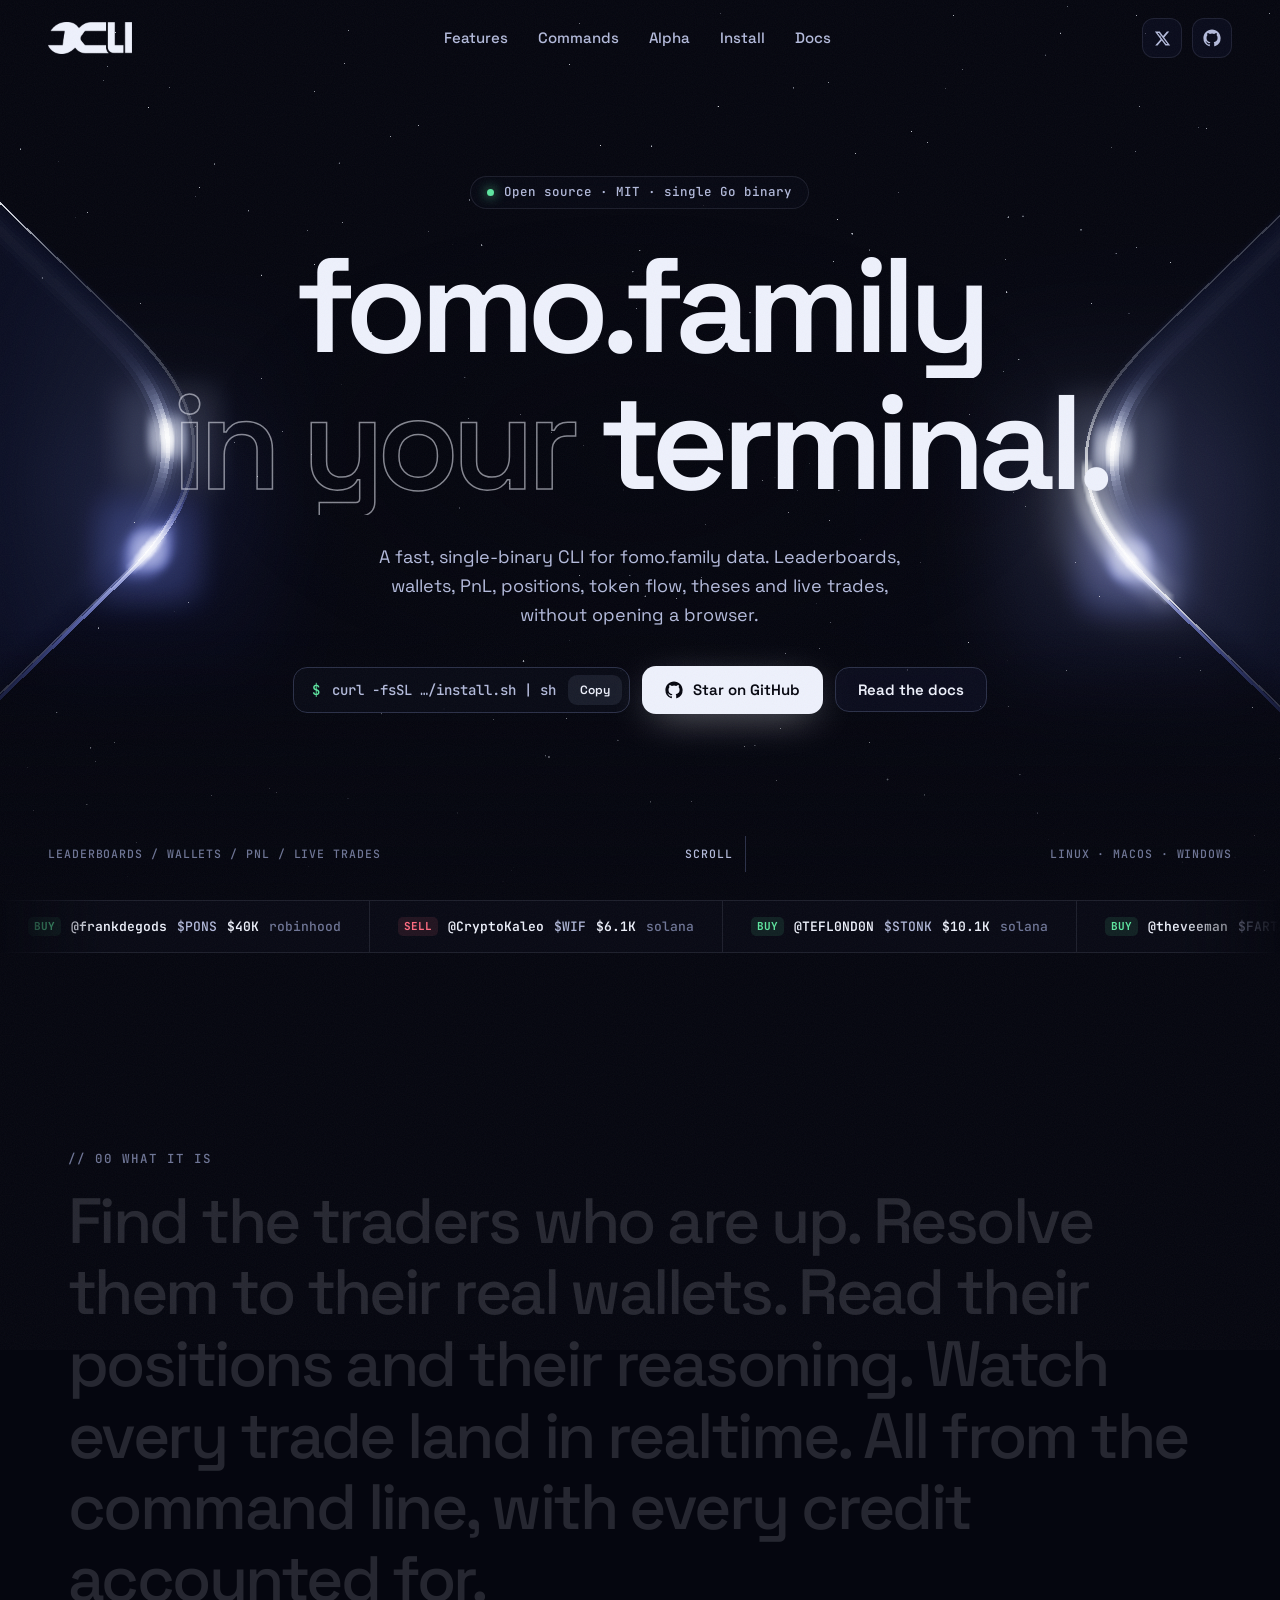
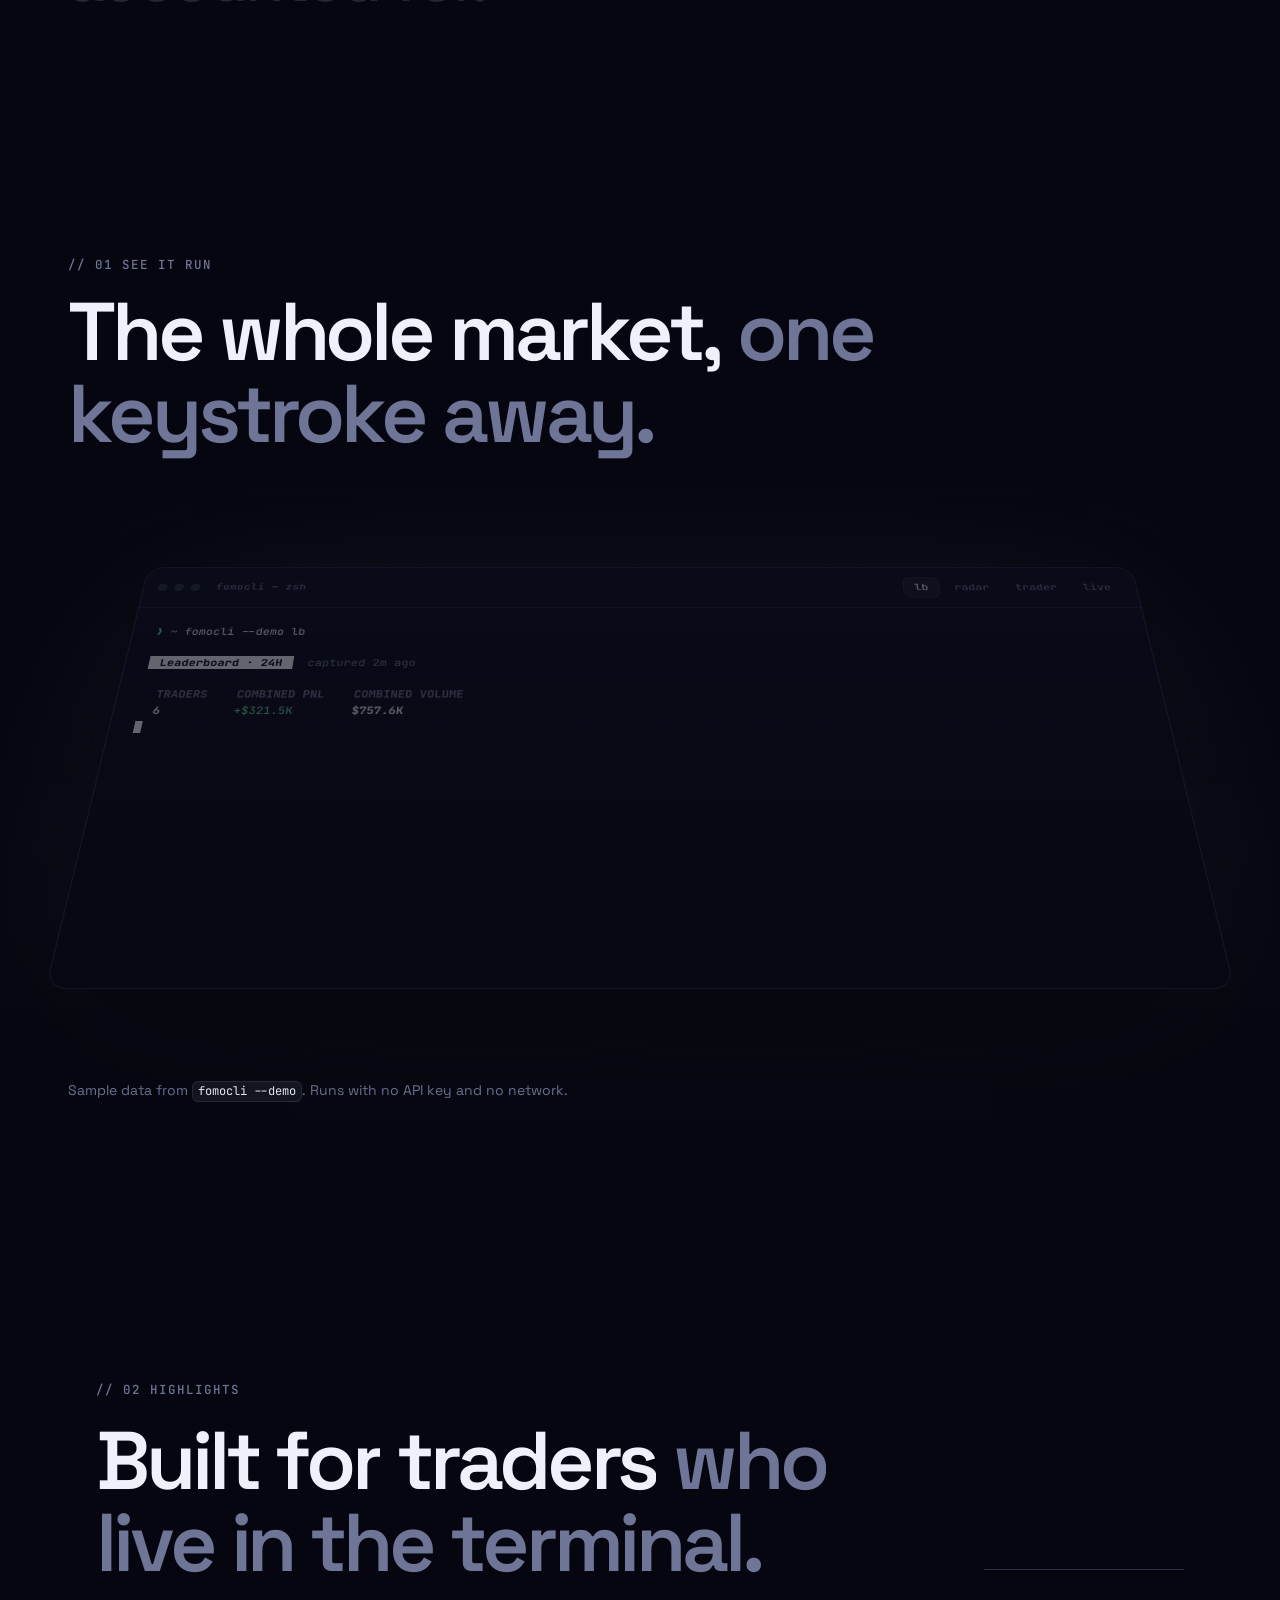
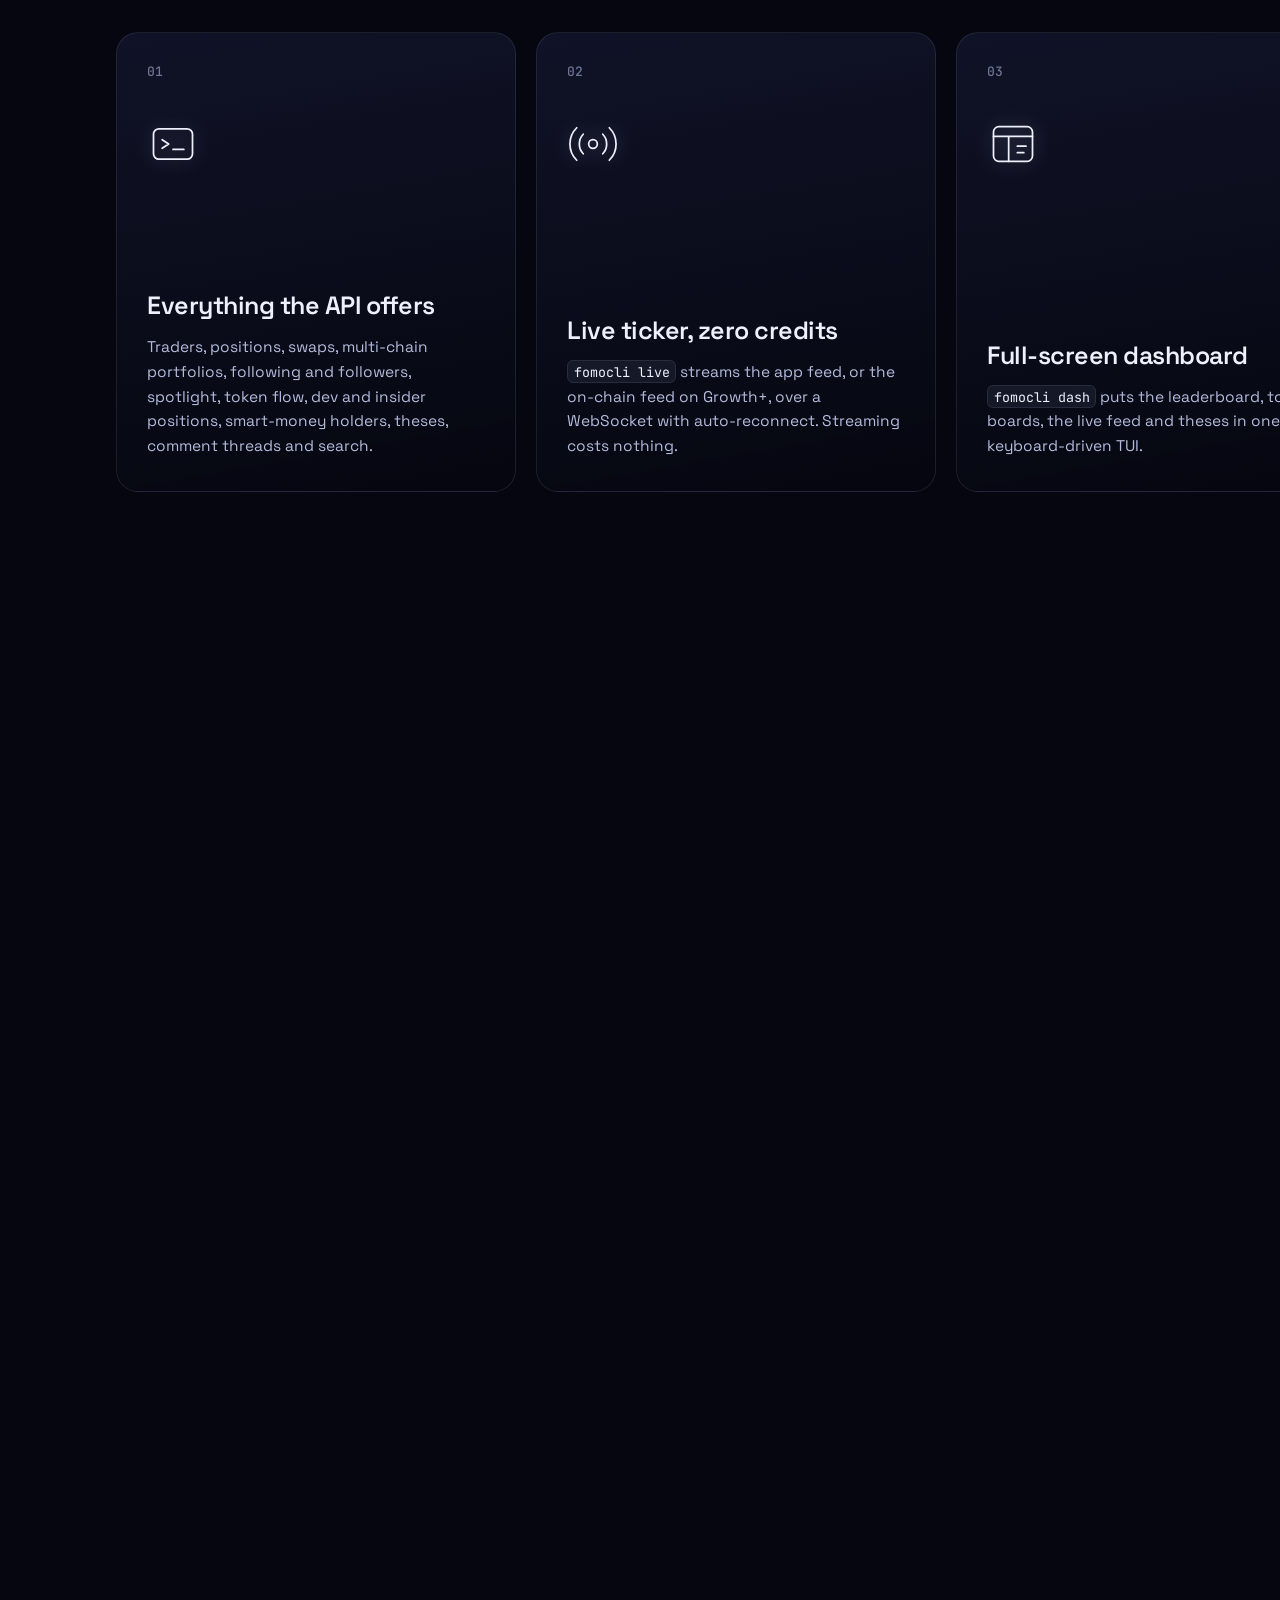
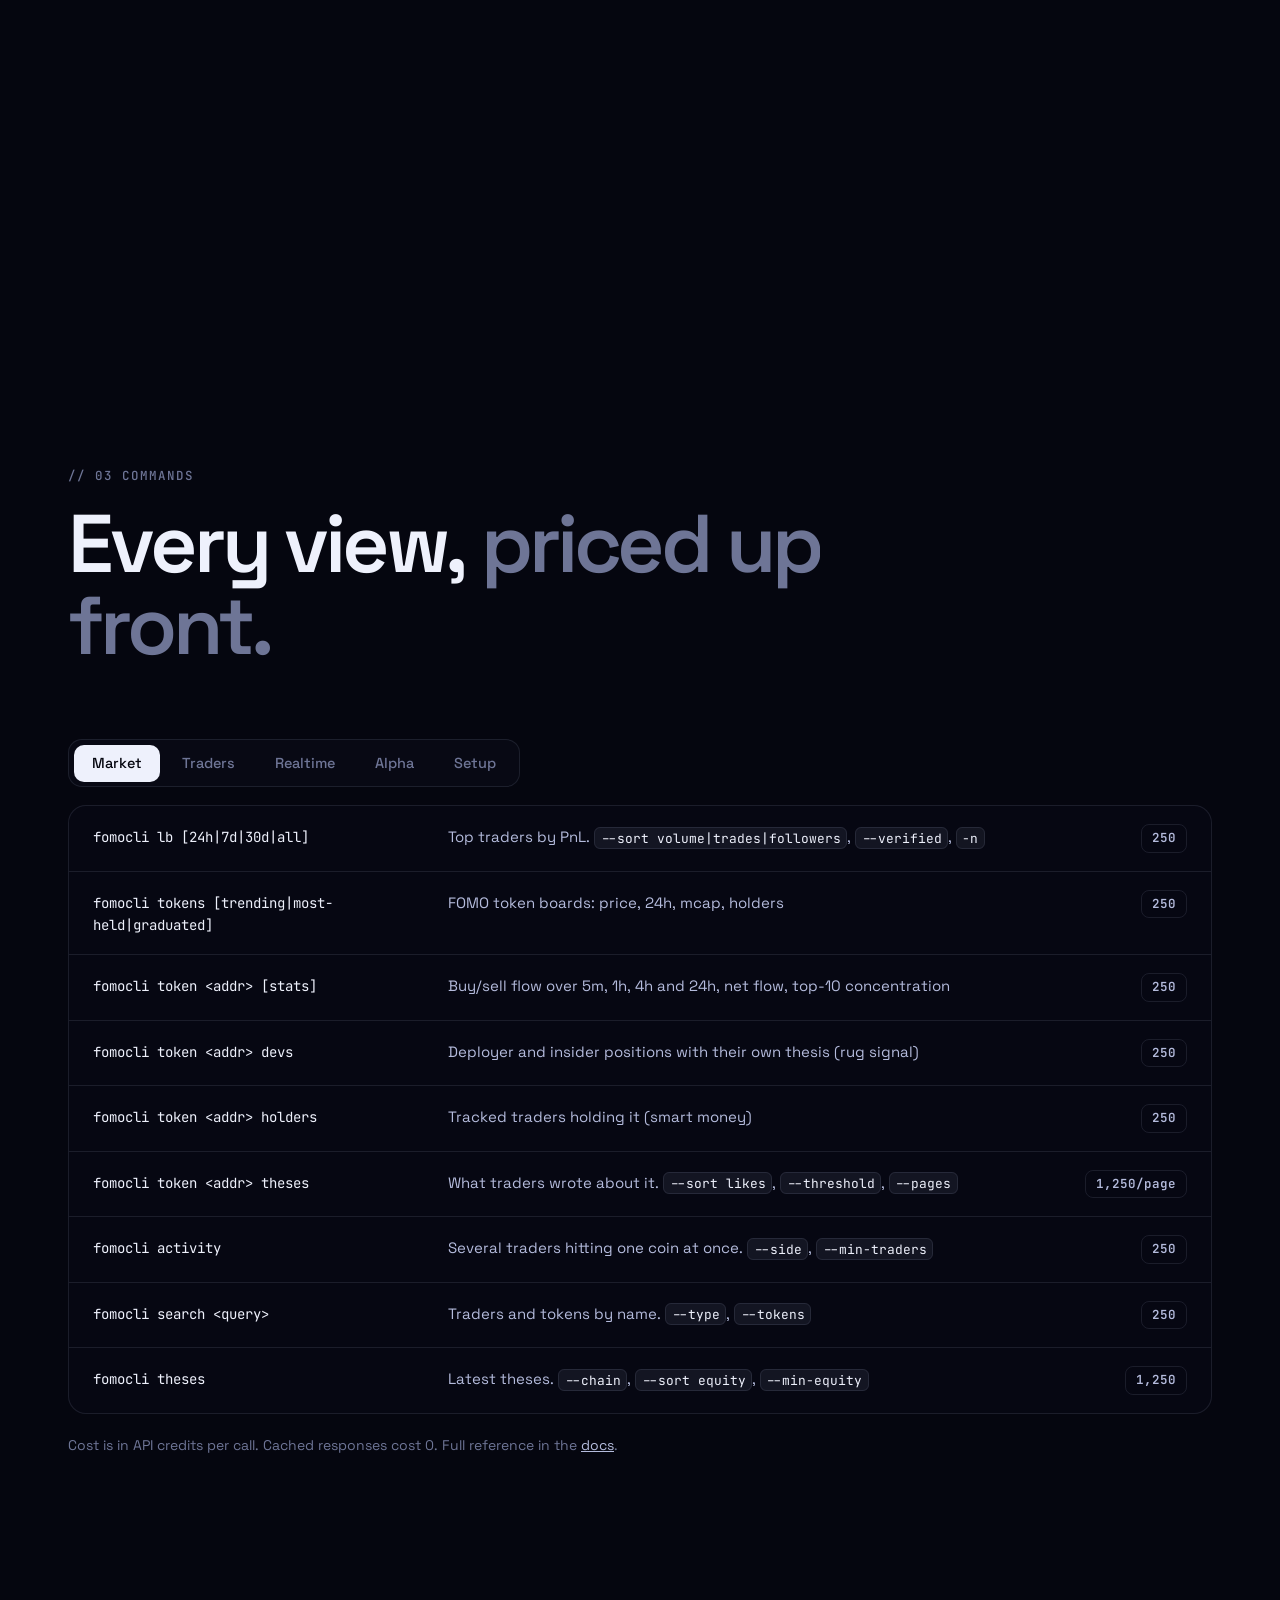
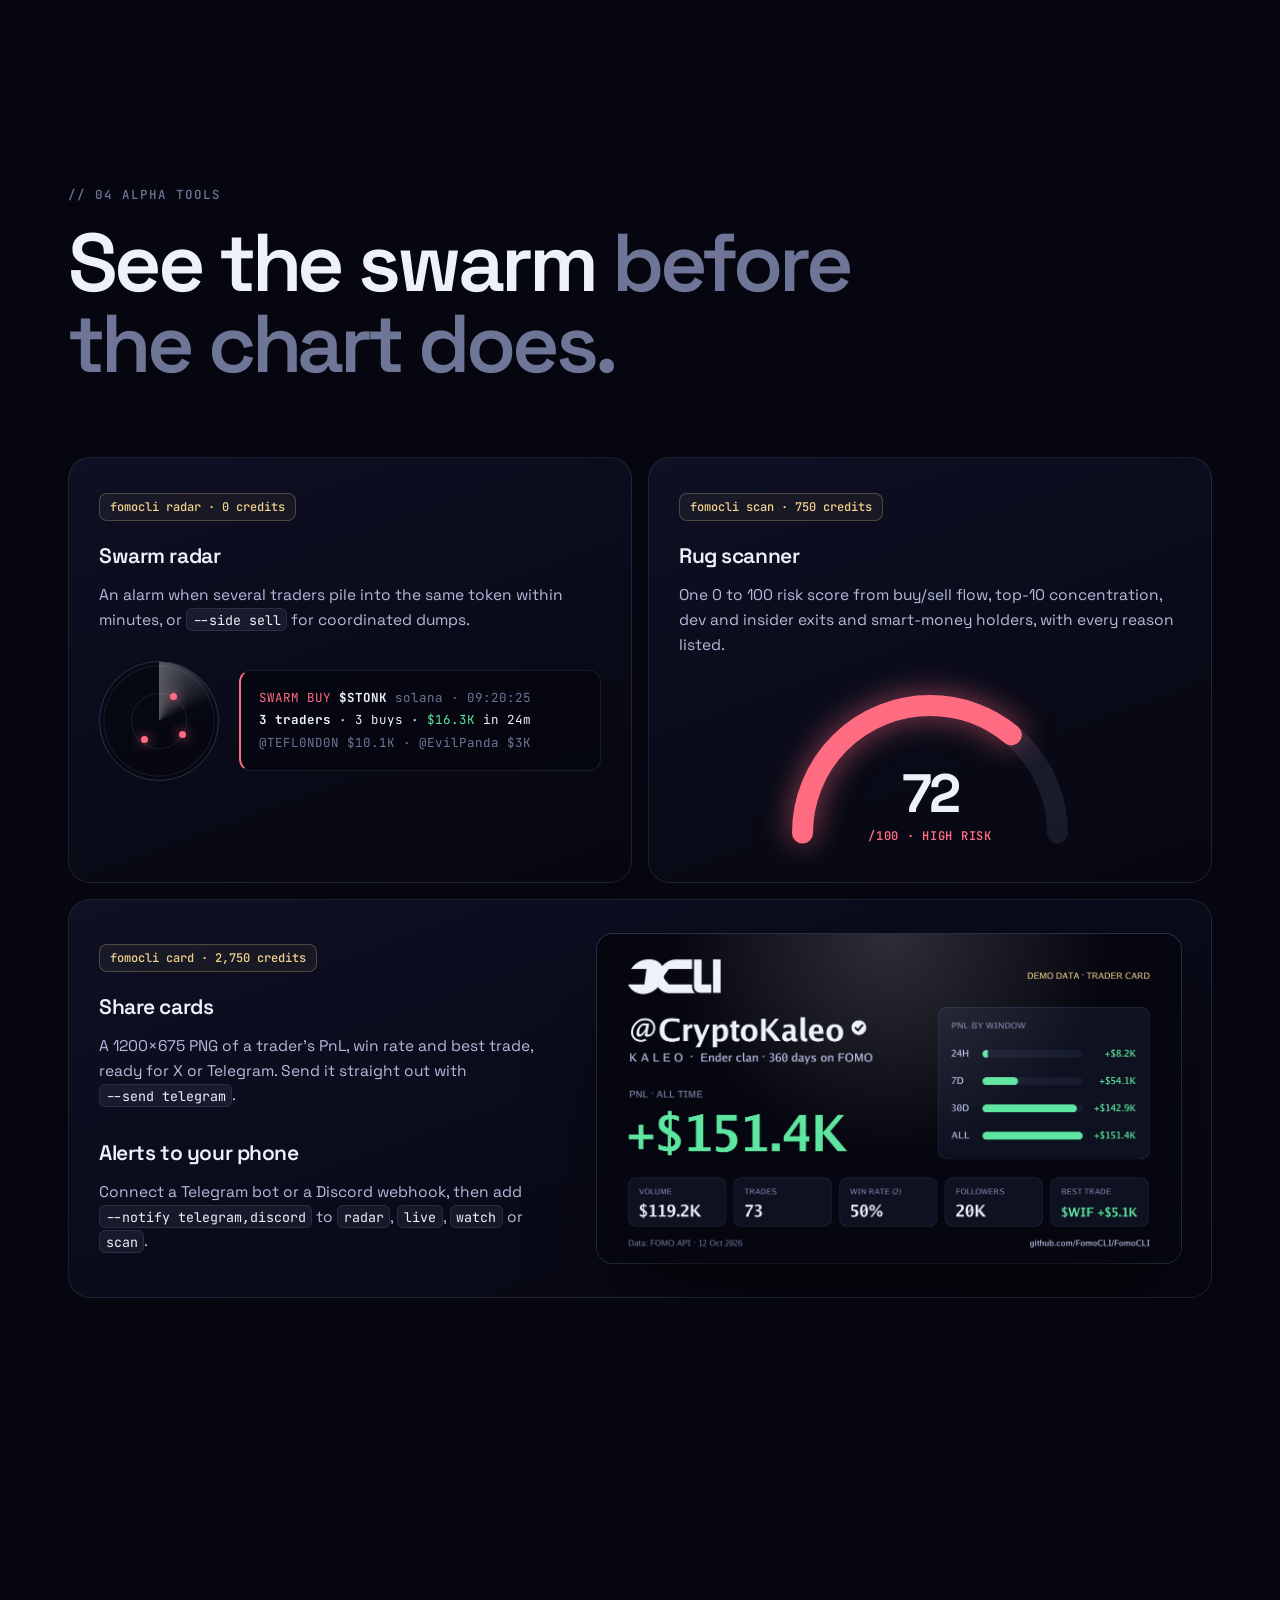
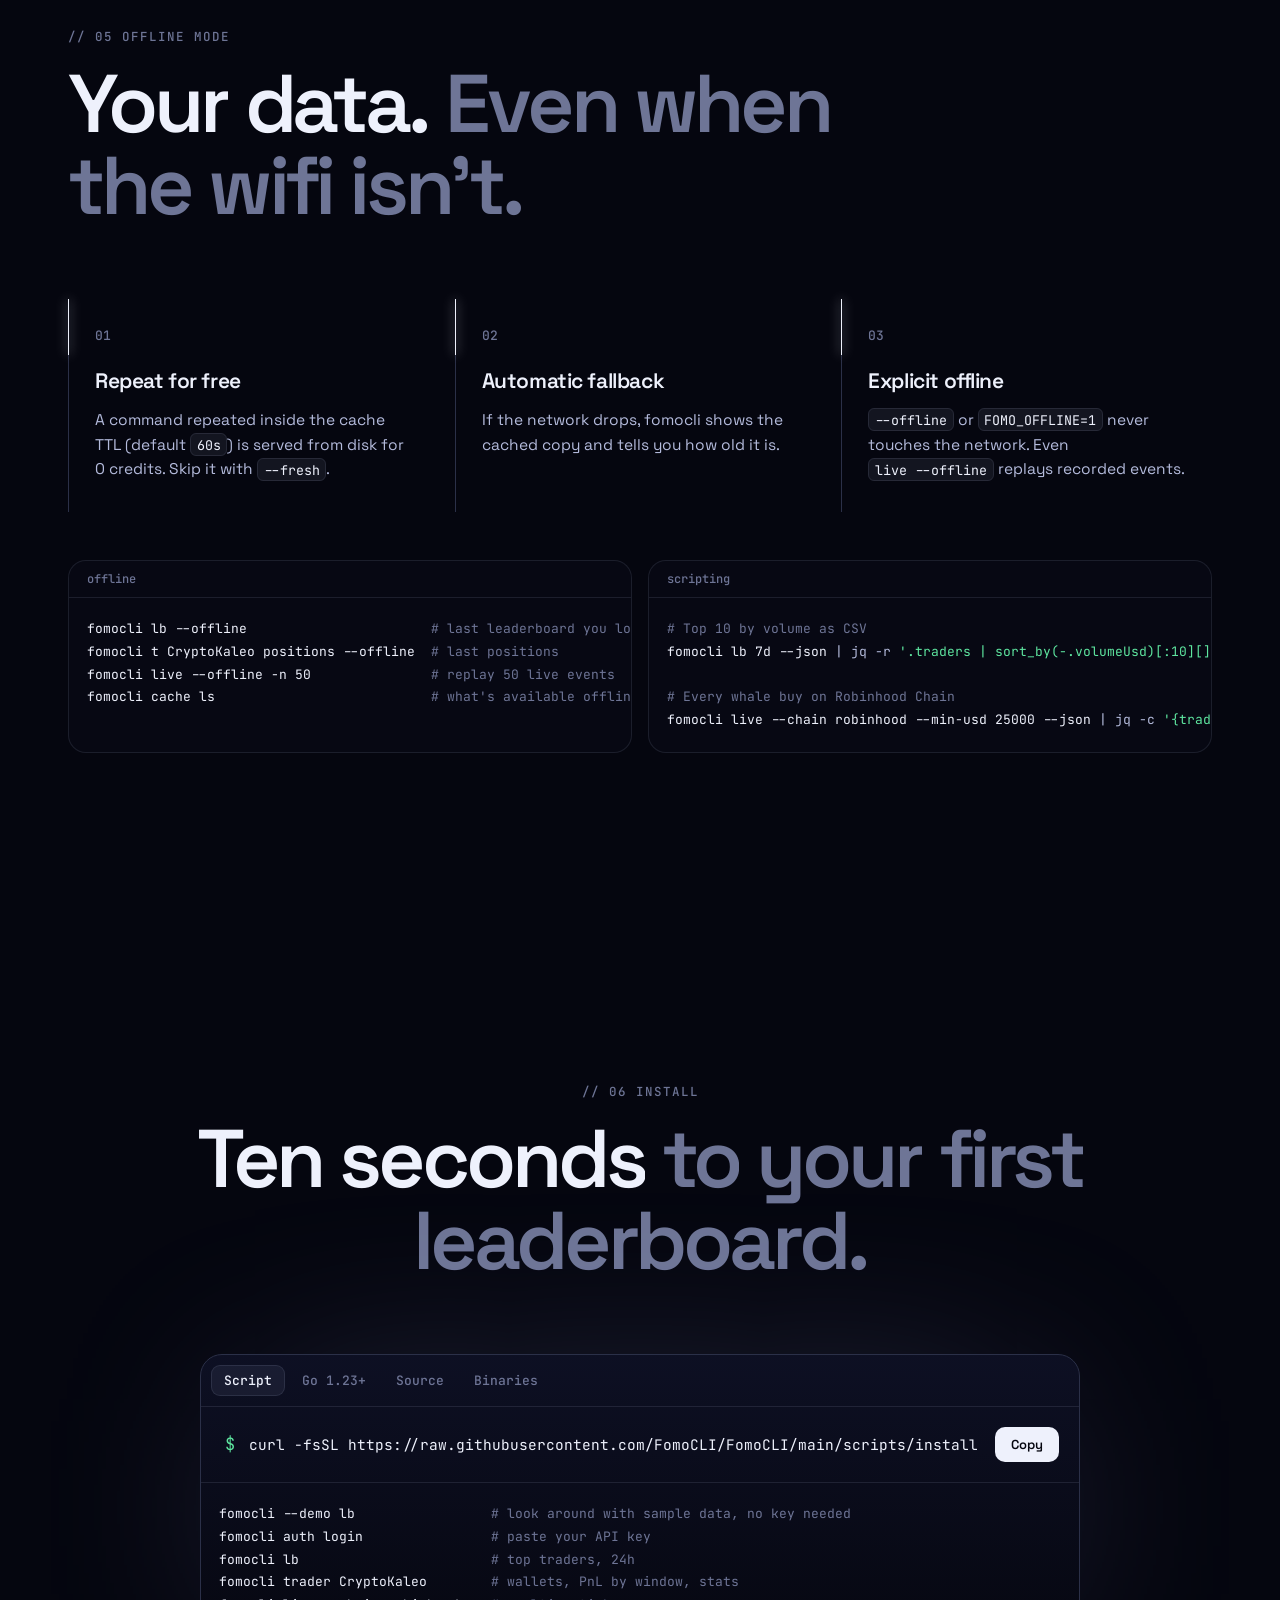
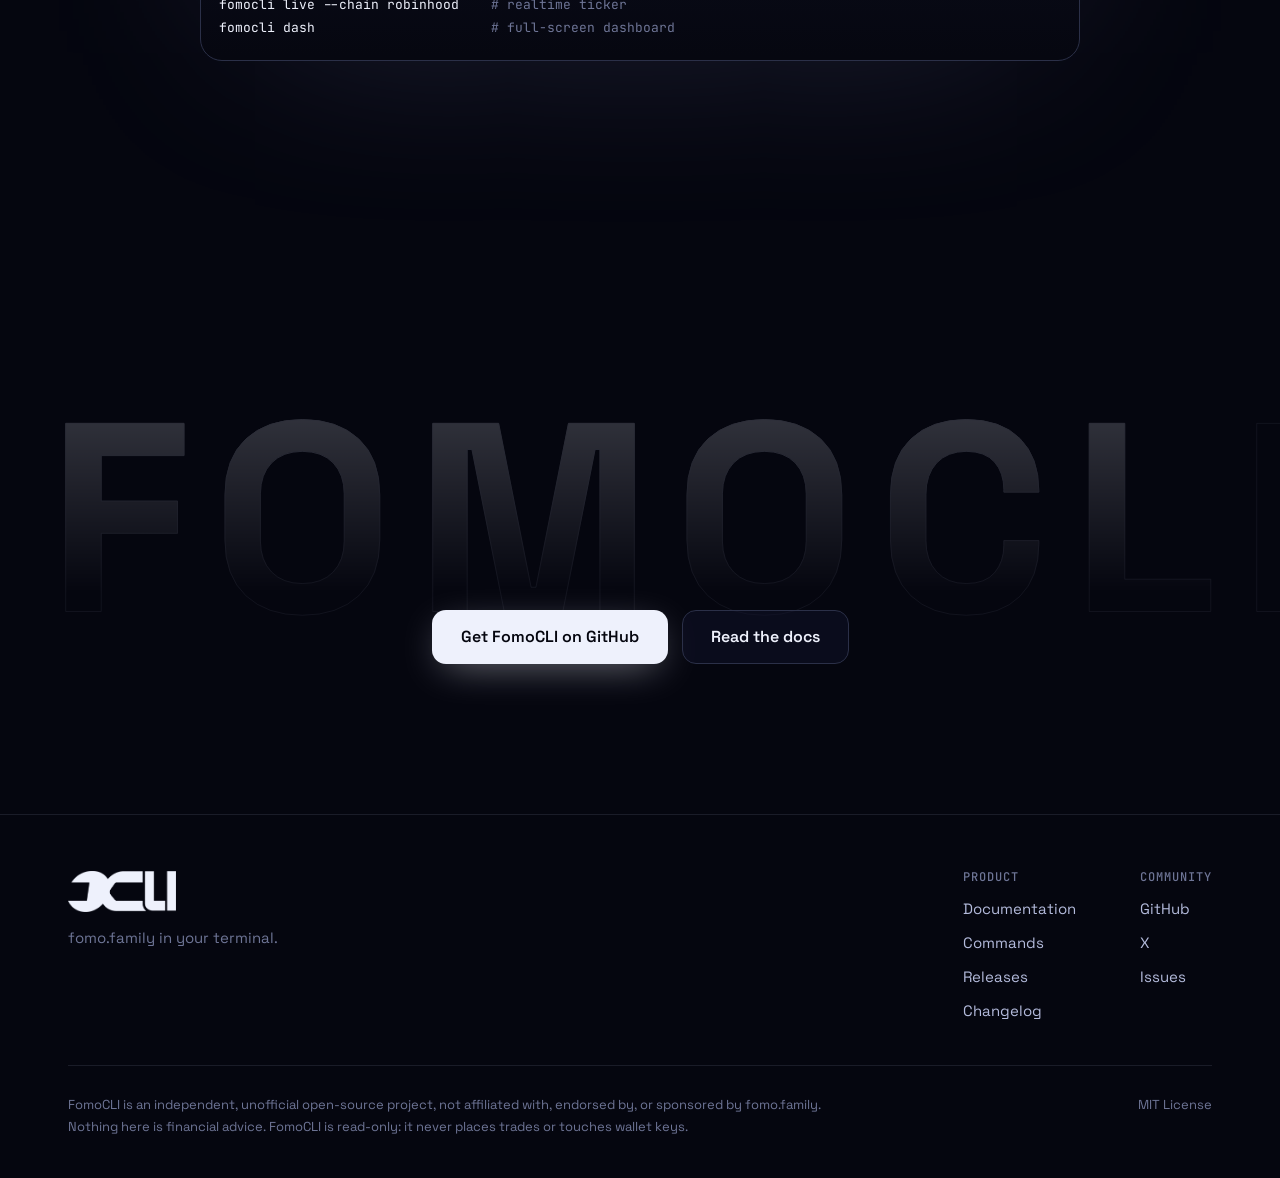
==== commit 59e5b59c: "Redesign site: WebGL hero, scroll choreography, and a docs page - Boot-sequence preloader with curta" ====
--- a/index.html
+++ b/index.html
@@ -2,16 +2,16 @@
 <html lang="en">
 <head>
   <meta charset="utf-8">
-  <meta name="viewport" content="width=device-width, initial-scale=1">
+  <meta name="viewport" content="width=device-width, initial-scale=1, viewport-fit=cover">
   <title>FomoCLI — fomo.family in your terminal</title>
-  <meta name="description" content="FomoCLI is a fast, single-binary CLI for fomo.family data. Leaderboards, wallets, PnL, positions, token flow, theses, live trades and an offline cache — without opening a browser.">
+  <meta name="description" content="FomoCLI is a fast, single-binary CLI for fomo.family data. Leaderboards, wallets, PnL, positions, token flow, theses, live trades and an offline cache, without opening a browser.">
   <meta name="theme-color" content="#05060f">
   <link rel="icon" type="image/png" href="assets/favicon.png">
   <link rel="apple-touch-icon" href="assets/apple-touch-icon.png">
 
   <meta property="og:type" content="website">
   <meta property="og:title" content="FomoCLI — fomo.family in your terminal">
-  <meta property="og:description" content="Leaderboards · wallets · PnL · positions · token flow · theses · live trades · offline cache.">
+  <meta property="og:description" content="Leaderboards, wallets, PnL, positions, token flow, theses, live trades and an offline cache. In your terminal.">
   <meta property="og:image" content="assets/og.png">
   <meta name="twitter:card" content="summary_large_image">
   <meta name="twitter:site" content="@fomocli">
@@ -20,34 +20,43 @@
   <link rel="preconnect" href="https://fonts.googleapis.com">
   <link rel="preconnect" href="https://fonts.gstatic.com" crossorigin>
   <link href="https://fonts.googleapis.com/css2?family=Space+Grotesk:wght@400;500;600;700&family=JetBrains+Mono:wght@400;500;700&display=swap" rel="stylesheet">
-  <link rel="stylesheet" href="styles.css">
+  <link rel="stylesheet" href="css/base.css">
+  <link rel="stylesheet" href="css/home.css">
+  <script>document.documentElement.classList.add("js");</script>
+  <script type="importmap">{ "imports": { "three": "./vendor/three/three.module.min.js" } }</script>
 </head>
-<body>
-  <!-- Cinematic intro -->
-  <div class="intro" id="intro" aria-hidden="true">
-    <div class="intro__bar intro__bar--top"></div>
-    <div class="intro__bar intro__bar--bottom"></div>
-    <img class="intro__logo" src="assets/logo.png" alt="">
-    <div class="intro__flare"></div>
+<body class="is-locked">
+
+  <!-- Boot sequence -->
+  <div class="loader" id="loader" aria-hidden="true">
+    <div class="loader__curtain loader__curtain--top"></div>
+    <div class="loader__curtain loader__curtain--bottom"></div>
+    <div class="loader__inner">
+      <pre class="loader__log" id="bootLog"></pre>
+      <div class="loader__foot">
+        <span class="loader__label">fomocli</span>
+        <span class="loader__count" id="bootCount">000</span>
+      </div>
+      <div class="loader__bar"><i id="bootBar"></i></div>
+    </div>
   </div>
 
-  <canvas id="stars" aria-hidden="true"></canvas>
   <div class="grain" aria-hidden="true"></div>
 
   <header class="nav" id="nav">
     <a class="nav__brand" href="#top" aria-label="FomoCLI home">
-      <img src="assets/logo.png" alt="FomoCLI" width="88" height="33">
+      <img src="assets/logo.png" alt="FomoCLI" width="84" height="32">
     </a>
     <nav class="nav__links" aria-label="Primary">
       <a href="#features">Features</a>
       <a href="#commands">Commands</a>
       <a href="#alpha">Alpha</a>
-      <a href="#offline">Offline</a>
       <a href="#install">Install</a>
+      <a href="docs.html">Docs</a>
     </nav>
-    <div class="nav__social">
+    <div class="nav__right">
       <a class="icon-btn" href="https://x.com/fomocli" target="_blank" rel="noopener" aria-label="FomoCLI on X">
-        <svg viewBox="0 0 24 24" width="18" height="18" aria-hidden="true"><path fill="currentColor" d="M18.244 2.25h3.308l-7.227 8.26 8.502 11.24H16.17l-5.214-6.817L4.99 21.75H1.68l7.73-8.835L1.254 2.25H8.08l4.713 6.231zm-1.161 17.52h1.833L7.084 4.126H5.117z"/></svg>
+        <svg viewBox="0 0 24 24" width="17" height="17" aria-hidden="true"><path fill="currentColor" d="M18.244 2.25h3.308l-7.227 8.26 8.502 11.24H16.17l-5.214-6.817L4.99 21.75H1.68l7.73-8.835L1.254 2.25H8.08l4.713 6.231zm-1.161 17.52h1.833L7.084 4.126H5.117z"/></svg>
       </a>
       <a class="icon-btn" href="https://github.com/FomoCLI/FomoCLI" target="_blank" rel="noopener" aria-label="FomoCLI on GitHub">
         <svg viewBox="0 0 24 24" width="18" height="18" aria-hidden="true"><path fill="currentColor" d="M12 .5C5.65.5.5 5.65.5 12a11.5 11.5 0 0 0 7.86 10.92c.58.1.79-.25.79-.56v-2c-3.2.7-3.87-1.37-3.87-1.37-.53-1.33-1.28-1.69-1.28-1.69-1.05-.72.08-.7.08-.7 1.16.08 1.77 1.19 1.77 1.19 1.03 1.77 2.7 1.26 3.36.96.1-.75.4-1.26.73-1.55-2.55-.29-5.24-1.28-5.24-5.69 0-1.26.45-2.29 1.19-3.1-.12-.29-.52-1.46.11-3.05 0 0 .97-.31 3.17 1.18a11 11 0 0 1 5.77 0c2.2-1.49 3.17-1.18 3.17-1.18.63 1.59.23 2.76.11 3.05.74.81 1.19 1.84 1.19 3.1 0 4.42-2.7 5.39-5.26 5.68.41.36.78 1.06.78 2.14v3.17c0 .31.21.67.8.56A11.5 11.5 0 0 0 23.5 12C23.5 5.65 18.35.5 12 .5Z"/></svg>
@@ -57,177 +66,193 @@
   </header>
 
   <main id="top">
-    <!-- HERO -->
+    <!-- ═════════ HERO ═════════ -->
     <section class="hero" id="hero">
-      <div class="blade blade--left" data-depth="0.04" aria-hidden="true"><i></i></div>
-      <div class="blade blade--right" data-depth="-0.04" aria-hidden="true"><i></i></div>
-      <div class="hero__glow" aria-hidden="true"></div>
+      <div class="hero__stage" aria-hidden="true">
+        <canvas id="webgl"></canvas>
+        <div class="blade blade--left"><i></i></div>
+        <div class="blade blade--right"><i></i></div>
+        <div class="hero__vignette"></div>
+      </div>
 
       <div class="hero__inner">
-        <p class="eyebrow reveal"><span class="dot"></span> Open source · MIT · Go single binary</p>
-        <h1 class="hero__logo">
-          <img src="assets/logo.png" alt="FomoCLI" width="1006" height="381">
-          <span class="hero__shine" aria-hidden="true"></span>
+        <p class="hero__eyebrow" data-hero><span class="dot"></span>Open source &middot; MIT &middot; single Go binary</p>
+        <h1 class="hero__title">
+          <span class="line"><span data-hero-line>fomo.family</span></span>
+          <span class="line"><span data-hero-line><em>in your</em> terminal.</span></span>
         </h1>
-        <p class="hero__tag reveal">fomo.family <span class="muted">in your</span> terminal.</p>
-        <p class="hero__sub reveal">Find the traders who are up, resolve them to their real wallets, read their positions and reasoning, and watch their trades land in realtime — without opening a browser.</p>
-
-        <div class="hero__cta reveal">
+        <p class="hero__sub" data-hero>A fast, single-binary CLI for fomo.family data. Leaderboards, wallets, PnL, positions, token flow, theses and live trades, without opening a browser.</p>
+        <div class="hero__cta" data-hero>
           <button class="install-pill" data-copy="curl -fsSL https://raw.githubusercontent.com/FomoCLI/FomoCLI/main/scripts/install.sh | sh" aria-label="Copy install command">
             <span class="prompt">$</span>
             <code>curl -fsSL …/install.sh | sh</code>
             <span class="install-pill__copy">Copy</span>
           </button>
-          <a class="btn btn--primary" href="https://github.com/FomoCLI/FomoCLI" target="_blank" rel="noopener">
+          <a class="btn btn--primary magnetic" href="https://github.com/FomoCLI/FomoCLI" target="_blank" rel="noopener">
             <svg viewBox="0 0 24 24" width="18" height="18" aria-hidden="true"><path fill="currentColor" d="M12 .5C5.65.5.5 5.65.5 12a11.5 11.5 0 0 0 7.86 10.92c.58.1.79-.25.79-.56v-2c-3.2.7-3.87-1.37-3.87-1.37-.53-1.33-1.28-1.69-1.28-1.69-1.05-.72.08-.7.08-.7 1.16.08 1.77 1.19 1.77 1.19 1.03 1.77 2.7 1.26 3.36.96.1-.75.4-1.26.73-1.55-2.55-.29-5.24-1.28-5.24-5.69 0-1.26.45-2.29 1.19-3.1-.12-.29-.52-1.46.11-3.05 0 0 .97-.31 3.17 1.18a11 11 0 0 1 5.77 0c2.2-1.49 3.17-1.18 3.17-1.18.63 1.59.23 2.76.11 3.05.74.81 1.19 1.84 1.19 3.1 0 4.42-2.7 5.39-5.26 5.68.41.36.78 1.06.78 2.14v3.17c0 .31.21.67.8.56A11.5 11.5 0 0 0 23.5 12C23.5 5.65 18.35.5 12 .5Z"/></svg>
             Star on GitHub
           </a>
-          <a class="btn btn--ghost" href="https://x.com/fomocli" target="_blank" rel="noopener">Follow @fomocli</a>
-        </div>
-
-        <ul class="hero__chips reveal" aria-label="What it covers">
-          <li>Leaderboards</li><li>Wallets</li><li>PnL</li><li>Positions</li><li>Token flow</li><li>Theses</li><li>Live trades</li><li>Offline cache</li>
-        </ul>
-      </div>
-
-      <a class="scroll-cue" href="#demo" aria-label="Scroll to demo"><span></span></a>
-    </section>
-
-    <!-- TERMINAL DEMO -->
+          <a class="btn btn--ghost magnetic" href="docs.html">Read the docs</a>
+        </div>
+      </div>
+
+      <div class="hero__meta" data-hero>
+        <span>Leaderboards / Wallets / PnL / Live trades</span>
+        <a href="#about" class="hero__scroll">Scroll <i></i></a>
+        <span>Linux &middot; macOS &middot; Windows</span>
+      </div>
+    </section>
+
+    <!-- ═════════ TICKER ═════════ -->
+    <div class="ticker" aria-label="Sample live feed">
+      <div class="ticker__track" id="ticker"></div>
+    </div>
+
+    <!-- ═════════ MANIFESTO ═════════ -->
+    <section class="manifesto" id="about">
+      <p class="kicker" data-scramble>// 00 what it is</p>
+      <p class="manifesto__text" id="manifesto">Find the traders who are up. Resolve them to their real wallets. Read their positions and their reasoning. Watch every trade land in realtime. All from the command line, with every credit accounted for.</p>
+    </section>
+
+    <!-- ═════════ TERMINAL ═════════ -->
     <section class="section demo" id="demo">
-      <div class="section__head reveal">
-        <p class="kicker">// 01 — See it run</p>
-        <h2>The whole market,<br><span class="dim">one keystroke away.</span></h2>
-      </div>
-
-      <div class="terminal reveal" id="terminal">
-        <div class="terminal__bar">
-          <span class="tl tl--r"></span><span class="tl tl--y"></span><span class="tl tl--g"></span>
-          <span class="terminal__title">fomocli — zsh</span>
-          <div class="terminal__tabs" role="tablist" aria-label="Demo commands">
-            <button role="tab" class="is-active" data-scene="lb">lb</button>
-            <button role="tab" data-scene="radar">radar</button>
-            <button role="tab" data-scene="scan">scan</button>
-            <button role="tab" data-scene="live">live</button>
-          </div>
-        </div>
-        <pre class="terminal__body" id="termBody" aria-live="polite"></pre>
-      </div>
-      <p class="caption reveal">Output from <code>fomocli --demo</code> (sample data). Try it with no API key.</p>
-    </section>
-
-    <!-- STATS STRIP -->
-    <section class="stats" aria-label="At a glance">
-      <div class="stat reveal"><b data-count="30" data-suffix="+">0</b><span>commands</span></div>
-      <div class="stat reveal"><b data-count="0">0</b><span>credits to stream live</span></div>
-      <div class="stat reveal"><b data-count="1">0</b><span>static binary</span></div>
-      <div class="stat reveal"><b data-count="6">0</b><span>OS / arch targets</span></div>
-    </section>
-
-    <!-- FEATURES -->
-    <section class="section" id="features">
-      <div class="section__head reveal">
-        <p class="kicker">// 02 — Highlights</p>
-        <h2>Built for traders<br><span class="dim">who live in the terminal.</span></h2>
-      </div>
-
-      <div class="grid features">
-        <article class="card reveal">
-          <div class="card__icon">⌘</div>
-          <h3>Everything the API offers</h3>
-          <p>Traders, positions, swaps, multi-chain portfolios, following/followers, spotlight, token flow, dev &amp; insider positions, smart-money holders, theses, comment threads, search.</p>
+      <div class="section__head">
+        <p class="kicker" data-scramble>// 01 see it run</p>
+        <h2 class="split">The whole market, <span class="dim">one keystroke away.</span></h2>
+      </div>
+
+      <div class="terminal-wrap">
+        <div class="terminal" id="terminal">
+          <div class="terminal__bar">
+            <span class="tl"></span><span class="tl"></span><span class="tl"></span>
+            <span class="terminal__title">fomocli — zsh</span>
+            <div class="terminal__tabs" role="tablist" aria-label="Demo commands">
+              <button role="tab" class="is-active" data-scene="lb">lb</button>
+              <button role="tab" data-scene="radar">radar</button>
+              <button role="tab" data-scene="trader">trader</button>
+              <button role="tab" data-scene="live">live</button>
+            </div>
+          </div>
+          <pre class="terminal__body" id="termBody" aria-live="polite"></pre>
+        </div>
+      </div>
+      <p class="caption">Sample data from <code class="ic">fomocli --demo</code>. Runs with no API key and no network.</p>
+    </section>
+
+    <!-- ═════════ FEATURES (horizontal) ═════════ -->
+    <section class="features" id="features">
+      <div class="features__pin">
+        <div class="features__head">
+          <p class="kicker" data-scramble>// 02 highlights</p>
+          <h2 class="split">Built for traders <span class="dim">who live in the terminal.</span></h2>
+          <div class="features__progress"><i id="featProgress"></i></div>
+        </div>
+        <div class="features__track" id="featTrack">
+          <article class="fcard">
+            <span class="fcard__n">01</span>
+            <svg class="fcard__icon" viewBox="0 0 48 48" aria-hidden="true"><rect x="6" y="10" width="36" height="28" rx="5"/><path d="M14 20l6 4-6 4M24 29h10"/></svg>
+            <h3>Everything the API offers</h3>
+            <p>Traders, positions, swaps, multi-chain portfolios, following and followers, spotlight, token flow, dev and insider positions, smart-money holders, theses, comment threads and search.</p>
+          </article>
+          <article class="fcard">
+            <span class="fcard__n">02</span>
+            <svg class="fcard__icon" viewBox="0 0 48 48" aria-hidden="true"><circle cx="24" cy="24" r="4"/><path d="M15 15a13 13 0 0 0 0 18M33 15a13 13 0 0 1 0 18M9 9a21 21 0 0 0 0 30M39 9a21 21 0 0 1 0 30"/></svg>
+            <h3>Live ticker, zero credits</h3>
+            <p><code class="ic">fomocli live</code> streams the app feed, or the on-chain feed on Growth+, over a WebSocket with auto-reconnect. Streaming costs nothing.</p>
+          </article>
+          <article class="fcard">
+            <span class="fcard__n">03</span>
+            <svg class="fcard__icon" viewBox="0 0 48 48" aria-hidden="true"><rect x="6" y="8" width="36" height="32" rx="5"/><path d="M6 17h36M20 17v23M28 26h8M28 32h6"/></svg>
+            <h3>Full-screen dashboard</h3>
+            <p><code class="ic">fomocli dash</code> puts the leaderboard, token boards, the live feed and theses in one keyboard-driven TUI.</p>
+          </article>
+          <article class="fcard">
+            <span class="fcard__n">04</span>
+            <svg class="fcard__icon" viewBox="0 0 48 48" aria-hidden="true"><ellipse cx="24" cy="12" rx="15" ry="5"/><path d="M9 12v12c0 2.8 6.7 5 15 5s15-2.2 15-5V12M9 24v12c0 2.8 6.7 5 15 5s15-2.2 15-5V24"/></svg>
+            <h3>Offline-first</h3>
+            <p>Every response is cached on disk. <code class="ic">--offline</code> replays the last data you saw, and a dropped connection falls back to the cache on its own.</p>
+          </article>
+          <article class="fcard">
+            <span class="fcard__n">05</span>
+            <svg class="fcard__icon" viewBox="0 0 48 48" aria-hidden="true"><path d="M26 5L11 27h12l-3 16 17-23H25z"/></svg>
+            <h3>Credit-aware</h3>
+            <p>Every command shows what it cost and what is left. Expensive calls are labeled right in <code class="ic">--help</code>, and cache hits are free.</p>
+          </article>
+          <article class="fcard">
+            <span class="fcard__n">06</span>
+            <svg class="fcard__icon" viewBox="0 0 48 48" aria-hidden="true"><path d="M17 9c-5 0-5 3-5 7s-1 7-5 8c4 1 5 4 5 8s0 7 5 7M31 9c5 0 5 3 5 7s1 7 5 8c-4 1-5 4-5 8s0 7-5 7"/></svg>
+            <h3>Scriptable</h3>
+            <p><code class="ic">--json</code> on every command with clean stdout, meaningful exit codes, shell completion and <code class="ic">FOMO_API_KEY</code>.</p>
+          </article>
+        </div>
+      </div>
+    </section>
+
+    <!-- ═════════ COMMANDS ═════════ -->
+    <section class="section" id="commands">
+      <div class="section__head">
+        <p class="kicker" data-scramble>// 03 commands</p>
+        <h2 class="split">Every view, <span class="dim">priced up front.</span></h2>
+      </div>
+
+      <div class="cmd fade-up">
+        <div class="cmd__tabs" role="tablist" aria-label="Command groups">
+          <button role="tab" class="is-active" aria-selected="true" data-group="market">Market</button>
+          <button role="tab" aria-selected="false" data-group="traders">Traders</button>
+          <button role="tab" aria-selected="false" data-group="realtime">Realtime</button>
+          <button role="tab" aria-selected="false" data-group="alpha">Alpha</button>
+          <button role="tab" aria-selected="false" data-group="setup">Setup</button>
+          <span class="cmd__ink" aria-hidden="true"></span>
+        </div>
+        <div class="cmd__panel" id="cmdPanel" role="tabpanel"></div>
+        <p class="caption">Cost is in API credits per call. Cached responses cost 0. Full reference in the <a href="docs.html#commands">docs</a>.</p>
+      </div>
+    </section>
+
+    <!-- ═════════ ALPHA ═════════ -->
+    <section class="section alpha" id="alpha">
+      <div class="section__head">
+        <p class="kicker" data-scramble>// 04 alpha tools</p>
+        <h2 class="split">See the swarm <span class="dim">before the chart does.</span></h2>
+      </div>
+
+      <div class="alpha__grid">
+        <article class="panel fade-up">
+          <span class="tag">fomocli radar &middot; 0 credits</span>
+          <h3>Swarm radar</h3>
+          <p>An alarm when several traders pile into the same token within minutes, or <code class="ic">--side sell</code> for coordinated dumps.</p>
+          <div class="swarm" id="swarm">
+            <div class="swarm__radar" aria-hidden="true"><i></i><b style="--x:62%;--y:30%"></b><b style="--x:38%;--y:66%"></b><b style="--x:70%;--y:62%"></b></div>
+            <div class="swarm__alert">
+              <p><span class="red">SWARM BUY</span> <b>$STONK</b> <span class="muted">solana &middot; 09:20:25</span></p>
+              <p><b>3 traders</b> &middot; 3 buys &middot; <span class="green">$16.3K</span> in 24m</p>
+              <p class="muted">@TEFL0ND0N $10.1K &middot; @EvilPanda $3K</p>
+            </div>
+          </div>
         </article>
-        <article class="card reveal">
-          <div class="card__icon">◉</div>
-          <h3>Live ticker</h3>
-          <p><code>fomocli live</code> streams the app feed — or the on-chain feed on Growth+ — over a WebSocket with auto-reconnect. Streaming costs <b>0 credits</b>.</p>
-        </article>
-        <article class="card reveal">
-          <div class="card__icon">▦</div>
-          <h3>Full-screen dashboard</h3>
-          <p><code>fomocli dash</code> puts the leaderboard, token boards, the live feed and theses in one keyboard-driven TUI.</p>
-        </article>
-        <article class="card reveal">
-          <div class="card__icon">⇩</div>
-          <h3>Offline-first</h3>
-          <p>Every response is cached on disk. <code>--offline</code> replays the last data you saw, and repeats inside the TTL cost <b>0 credits</b>.</p>
-        </article>
-        <article class="card reveal">
-          <div class="card__icon">⚡</div>
-          <h3>Credit-aware</h3>
-          <p>Every command shows what it cost and what's left. Expensive calls are labeled right in <code>--help</code>.</p>
-        </article>
-        <article class="card reveal">
-          <div class="card__icon">{ }</div>
-          <h3>Scriptable</h3>
-          <p><code>--json</code> on every command, clean stdout, meaningful exit codes, shell completion and <code>FOMO_API_KEY</code>.</p>
-        </article>
-      </div>
-    </section>
-
-    <!-- COMMANDS -->
-    <section class="section" id="commands">
-      <div class="section__head reveal">
-        <p class="kicker">// 03 — Commands</p>
-        <h2>Every view,<br><span class="dim">priced up front.</span></h2>
-      </div>
-
-      <div class="cmd reveal">
-        <div class="cmd__tabs" role="tablist" aria-label="Command groups">
-          <button role="tab" class="is-active" data-group="market">Market</button>
-          <button role="tab" data-group="traders">Traders</button>
-          <button role="tab" data-group="realtime">Realtime</button>
-          <button role="tab" data-group="alpha">Alpha &amp; sharing</button>
-          <button role="tab" data-group="setup">Setup</button>
-          <span class="cmd__ink" aria-hidden="true"></span>
-        </div>
-        <div class="cmd__panel" id="cmdPanel" role="tabpanel"></div>
-        <p class="caption">Credit costs as documented at <a href="https://fomoapi.io/docs#credits" target="_blank" rel="noopener">fomoapi.io/docs</a>. Cached responses cost 0.</p>
-      </div>
-    </section>
-
-    <!-- ALPHA -->
-    <section class="section alpha" id="alpha">
-      <div class="section__head reveal">
-        <p class="kicker">// 04 — Alpha tools</p>
-        <h2>See the swarm<br><span class="dim">before the chart does.</span></h2>
-      </div>
-
-      <div class="alpha__grid">
-        <article class="alpha__item reveal">
-          <span class="tag">fomocli radar · 0 credits</span>
-          <h3>Swarm radar</h3>
-          <p>Alarm when several traders pile into the same token within minutes — or <code>--side sell</code> for coordinated dumps. Tune with <code>--min-traders</code>, <code>--window</code>, <code>--min-usd</code>.</p>
-          <div class="swarm">
-            <p><span class="red">◆ SWARM BUY</span> <b>$STONK</b> <span class="muted">solana · 09:20:25</span></p>
-            <p><b>3 traders</b> · 3 buys · <span class="green">$16.3K</span> in 24m</p>
-            <p><span class="steel">@TEFL0ND0N</span> $10.1K · <span class="steel">@IOnlyBuyTekCoins</span> $3.2K · <span class="steel">@EvilPanda</span> $3K</p>
-            <p class="muted">check it: fomocli scan 6GmAFS…pUNgx</p>
-          </div>
-        </article>
-
-        <article class="alpha__item reveal">
-          <span class="tag">fomocli scan · 750 credits</span>
+
+        <article class="panel fade-up">
+          <span class="tag">fomocli scan &middot; 750 credits</span>
           <h3>Rug scanner</h3>
-          <p>One 0–100 risk score from buy/sell flow, top-10 concentration, dev &amp; insider exits and smart-money holders — with every reason listed.</p>
-          <div class="gauge" data-score="72" aria-label="Example risk score 72 of 100">
+          <p>One 0 to 100 risk score from buy/sell flow, top-10 concentration, dev and insider exits and smart-money holders, with every reason listed.</p>
+          <div class="gauge" data-score="72" aria-label="Example risk score: 72 of 100">
             <svg viewBox="0 0 200 110" aria-hidden="true">
               <path class="gauge__track" d="M15 100 A85 85 0 0 1 185 100"/>
               <path class="gauge__fill" d="M15 100 A85 85 0 0 1 185 100"/>
             </svg>
-            <div class="gauge__val"><b>0</b><span>/100 · HIGH RISK</span></div>
+            <div class="gauge__val"><b>0</b><span>/100 &middot; high risk</span></div>
           </div>
         </article>
 
-        <article class="alpha__item alpha__item--wide reveal">
-          <div class="alpha__text">
-            <span class="tag">fomocli card · 2,750 credits</span>
+        <article class="panel panel--wide fade-up">
+          <div class="panel__text">
+            <span class="tag">fomocli card &middot; 2,750 credits</span>
             <h3>Share cards</h3>
-            <p>A 1200×675 PNG of a trader's PnL, win rate and best trade, ready for X or Telegram. Send it straight out with <code>--send telegram</code>.</p>
+            <p>A 1200&times;675 PNG of a trader's PnL, win rate and best trade, ready for X or Telegram. Send it straight out with <code class="ic">--send telegram</code>.</p>
             <h3 class="mt">Alerts to your phone</h3>
-            <p>Connect a <b>Telegram</b> bot or <b>Discord</b> webhook, then add <code>--notify telegram,discord</code> to <code>radar</code>, <code>live</code>, <code>watch</code> or <code>scan</code>.</p>
-          </div>
-          <div class="tilt" id="tilt">
+            <p>Connect a Telegram bot or a Discord webhook, then add <code class="ic">--notify telegram,discord</code> to <code class="ic">radar</code>, <code class="ic">live</code>, <code class="ic">watch</code> or <code class="ic">scan</code>.</p>
+          </div>
+          <div class="tilt" id="tilt" data-hover>
             <img src="assets/card-example.png" alt="Example FomoCLI trader card for @CryptoKaleo showing +$151.4K all-time PnL" width="1200" height="675" loading="lazy">
             <span class="tilt__glare" aria-hidden="true"></span>
           </div>
@@ -235,40 +260,39 @@
       </div>
     </section>
 
-    <!-- OFFLINE -->
+    <!-- ═════════ OFFLINE ═════════ -->
     <section class="section" id="offline">
-      <div class="section__head reveal">
-        <p class="kicker">// 05 — Offline mode</p>
-        <h2>Your data.<br><span class="dim">Even when the wifi isn't.</span></h2>
+      <div class="section__head">
+        <p class="kicker" data-scramble>// 05 offline mode</p>
+        <h2 class="split">Your data. <span class="dim">Even when the wifi isn't.</span></h2>
       </div>
       <ol class="steps">
-        <li class="step reveal">
+        <li class="step fade-up">
           <span class="step__n">01</span>
           <h3>Repeat for free</h3>
-          <p>A command repeated inside the cache TTL (default <code>60s</code>) is served from disk for 0 credits. Skip it with <code>--fresh</code>.</p>
+          <p>A command repeated inside the cache TTL (default <code class="ic">60s</code>) is served from disk for 0 credits. Skip it with <code class="ic">--fresh</code>.</p>
         </li>
-        <li class="step reveal">
+        <li class="step fade-up">
           <span class="step__n">02</span>
           <h3>Automatic fallback</h3>
           <p>If the network drops, fomocli shows the cached copy and tells you how old it is.</p>
         </li>
-        <li class="step reveal">
+        <li class="step fade-up">
           <span class="step__n">03</span>
           <h3>Explicit offline</h3>
-          <p><code>--offline</code> or <code>FOMO_OFFLINE=1</code> never touches the network. Even <code>live --offline</code> replays recorded events.</p>
+          <p><code class="ic">--offline</code> or <code class="ic">FOMO_OFFLINE=1</code> never touches the network. Even <code class="ic">live --offline</code> replays recorded events.</p>
         </li>
       </ol>
-
       <div class="code-split">
-        <div class="code reveal">
-          <div class="code__head">offline</div>
+        <div class="code fade-up">
+          <div class="code__head"><span>offline</span></div>
 <pre><span class="c">fomocli lb --offline</span>                       <span class="muted"># last leaderboard you loaded</span>
 <span class="c">fomocli t CryptoKaleo positions --offline</span>  <span class="muted"># last positions</span>
 <span class="c">fomocli live --offline -n 50</span>               <span class="muted"># replay 50 live events</span>
 <span class="c">fomocli cache ls</span>                           <span class="muted"># what's available offline</span></pre>
         </div>
-        <div class="code reveal">
-          <div class="code__head">scripting</div>
+        <div class="code fade-up">
+          <div class="code__head"><span>scripting</span></div>
 <pre><span class="muted"># Top 10 by volume as CSV</span>
 <span class="c">fomocli lb 7d --json</span> | jq -r <span class="str">'.traders | sort_by(-.volumeUsd)[:10][] | [.handle, .volumeUsd] | @csv'</span>
 
@@ -278,15 +302,14 @@
       </div>
     </section>
 
-    <!-- INSTALL -->
+    <!-- ═════════ INSTALL ═════════ -->
     <section class="section install" id="install">
-      <div class="install__beam" aria-hidden="true"></div>
-      <div class="section__head section__head--center reveal">
-        <p class="kicker">// 06 — Install</p>
-        <h2>Ten seconds<br><span class="dim">to your first leaderboard.</span></h2>
-      </div>
-
-      <div class="install__box reveal">
+      <div class="section__head section__head--center">
+        <p class="kicker" data-scramble>// 06 install</p>
+        <h2 class="split">Ten seconds <span class="dim">to your first leaderboard.</span></h2>
+      </div>
+
+      <div class="install__box fade-up">
         <div class="install__tabs" role="tablist" aria-label="Install method">
           <button role="tab" class="is-active" data-install="script">Script</button>
           <button role="tab" data-install="go">Go 1.23+</button>
@@ -296,45 +319,64 @@
         <div class="install__cmd">
           <span class="prompt">$</span>
           <code id="installCode">curl -fsSL https://raw.githubusercontent.com/FomoCLI/FomoCLI/main/scripts/install.sh | sh</code>
-          <button class="copy" id="installCopy" aria-label="Copy command">Copy</button>
+          <button class="copy" id="installCopy">Copy</button>
         </div>
         <div class="quick">
-<pre><span class="c">fomocli --demo lb</span>                 <span class="muted"># look around with sample data — no key needed</span>
-<span class="c">fomocli auth login</span>                <span class="muted"># paste your key (free: fomoapi.io/dashboard)</span>
+<pre><span class="c">fomocli --demo lb</span>                 <span class="muted"># look around with sample data, no key needed</span>
+<span class="c">fomocli auth login</span>                <span class="muted"># paste your API key</span>
 <span class="c">fomocli lb</span>                        <span class="muted"># top traders, 24h</span>
 <span class="c">fomocli trader CryptoKaleo</span>        <span class="muted"># wallets, PnL by window, stats</span>
 <span class="c">fomocli live --chain robinhood</span>    <span class="muted"># realtime ticker</span>
 <span class="c">fomocli dash</span>                      <span class="muted"># full-screen dashboard</span></pre>
         </div>
       </div>
-
-      <div class="final-cta reveal">
-        <a class="btn btn--primary btn--lg" href="https://github.com/FomoCLI/FomoCLI" target="_blank" rel="noopener">Get FomoCLI on GitHub</a>
-        <a class="btn btn--ghost btn--lg" href="https://github.com/FomoCLI/FomoCLI/releases" target="_blank" rel="noopener">Download a release</a>
+    </section>
+
+    <!-- ═════════ OUTRO ═════════ -->
+    <section class="outro" id="outro">
+      <p class="outro__word" id="outroWord" aria-hidden="true">FOMOCLI</p>
+      <div class="outro__cta">
+        <a class="btn btn--primary btn--lg magnetic" href="https://github.com/FomoCLI/FomoCLI" target="_blank" rel="noopener">Get FomoCLI on GitHub</a>
+        <a class="btn btn--ghost btn--lg magnetic" href="docs.html">Read the docs</a>
       </div>
     </section>
   </main>
 
   <footer class="footer">
-    <img class="footer__banner" src="assets/banner.jpg" alt="" loading="lazy" aria-hidden="true">
     <div class="footer__inner">
       <div class="footer__brand">
-        <img src="assets/logo.png" alt="FomoCLI" width="120" height="45">
+        <img src="assets/logo.png" alt="FomoCLI" width="108" height="41" loading="lazy">
         <p>fomo.family in your terminal.</p>
       </div>
-      <div class="footer__links">
-        <a href="https://github.com/FomoCLI/FomoCLI" target="_blank" rel="noopener">GitHub</a>
-        <a href="https://x.com/fomocli" target="_blank" rel="noopener">X / Twitter</a>
-        <a href="https://github.com/FomoCLI/FomoCLI/releases" target="_blank" rel="noopener">Releases</a>
-        <a href="https://github.com/FomoCLI/FomoCLI/blob/main/CHANGELOG.md" target="_blank" rel="noopener">Changelog</a>
-        <a href="https://fomoapi.io/docs" target="_blank" rel="noopener">FOMO API docs</a>
-      </div>
-      <p class="footer__legal">FomoCLI is an independent, unofficial open-source project. It is not affiliated with, endorsed by, or sponsored by fomo.family or fomoapi.io. Data is provided by the FOMO API under its terms. Nothing here is financial advice. FomoCLI is read-only: it never places trades or touches wallet keys. · MIT License</p>
+      <div class="footer__cols">
+        <div class="footer__col">
+          <h4>Product</h4>
+          <a href="docs.html">Documentation</a>
+          <a href="docs.html#commands">Commands</a>
+          <a href="https://github.com/FomoCLI/FomoCLI/releases" target="_blank" rel="noopener">Releases</a>
+          <a href="https://github.com/FomoCLI/FomoCLI/blob/main/CHANGELOG.md" target="_blank" rel="noopener">Changelog</a>
+        </div>
+        <div class="footer__col">
+          <h4>Community</h4>
+          <a href="https://github.com/FomoCLI/FomoCLI" target="_blank" rel="noopener">GitHub</a>
+          <a href="https://x.com/fomocli" target="_blank" rel="noopener">X</a>
+          <a href="https://github.com/FomoCLI/FomoCLI/issues" target="_blank" rel="noopener">Issues</a>
+        </div>
+      </div>
+      <div class="footer__legal">
+        <p>FomoCLI is an independent, unofficial open-source project, not affiliated with, endorsed by, or sponsored by fomo.family. Nothing here is financial advice. FomoCLI is read-only: it never places trades or touches wallet keys.</p>
+        <span>MIT License</span>
+      </div>
     </div>
   </footer>
 
   <div class="toast" id="toast" role="status" aria-live="polite">Copied to clipboard</div>
 
-  <script src="script.js"></script>
+  <script src="vendor/gsap.min.js"></script>
+  <script src="vendor/ScrollTrigger.min.js"></script>
+  <script src="vendor/lenis.min.js"></script>
+  <script src="js/common.js"></script>
+  <script src="js/home.js"></script>
+  <script type="module" src="js/scene.js"></script>
 </body>
 </html>
--- a/css/base.css
+++ b/css/base.css
@@ -0,0 +1,226 @@
+/* FomoCLI — shared styles (home + docs).
+   Palette from the logo and the CLI's own theme (internal/ui/style.go):
+   ice white on near-black, cool steel greys; green/red only for gains/losses. */
+:root {
+  --ink: #05060f;
+  --ink-2: #0a0c18;
+  --ink-3: #10132a;
+  --ice: #eef1fc;
+  --steel: #b4bbdc;
+  --muted: #6e7596;
+  --border: #2b3048;
+  --line: rgba(180, 187, 220, 0.12);
+  --green: #5ee6a0;
+  --red: #ff6b81;
+  --gold: #f2d28b;
+  --pink: #f5a3c7;
+
+  --font: "Space Grotesk", system-ui, -apple-system, "Segoe UI", sans-serif;
+  --mono: "JetBrains Mono", ui-monospace, SFMono-Regular, Menlo, monospace;
+  --radius: 18px;
+  --ease: cubic-bezier(0.16, 1, 0.3, 1);
+  --gutter: clamp(16px, 4vw, 48px);
+  --max: 1240px;
+  color-scheme: dark;
+}
+
+*, *::before, *::after { box-sizing: border-box; }
+html { -webkit-text-size-adjust: 100%; }
+html:not(.has-lenis) { scroll-behavior: smooth; }
+body {
+  margin: 0;
+  background: var(--ink);
+  color: var(--ice);
+  font-family: var(--font);
+  font-size: 17px;
+  line-height: 1.6;
+  overflow-x: hidden;
+  -webkit-font-smoothing: antialiased;
+  -moz-osx-font-smoothing: grayscale;
+}
+body.is-locked { overflow: hidden; }
+img, svg { display: block; max-width: 100%; }
+a { color: inherit; }
+button { font: inherit; color: inherit; }
+code, pre, kbd { font-family: var(--mono); }
+::selection { background: var(--ice); color: var(--ink); }
+
+.muted { color: var(--muted); }
+.dim { color: var(--muted); }
+.green { color: var(--green); }
+.red { color: var(--red); }
+.gold { color: var(--gold); }
+.steel { color: var(--steel); }
+.pink { color: var(--pink); }
+
+.ic {
+  font-size: 0.86em;
+  background: rgba(180, 187, 220, 0.08);
+  border: 1px solid var(--line);
+  padding: 0.12em 0.42em;
+  border-radius: 6px;
+  color: var(--ice);
+  white-space: nowrap;
+}
+
+/* ───────────── Grain ───────────── */
+.grain {
+  position: fixed; inset: -50%; z-index: 60;
+  pointer-events: none;
+  opacity: 0.045;
+  background-image: url("data:image/svg+xml;utf8,<svg xmlns='http://www.w3.org/2000/svg' width='160' height='160'><filter id='n'><feTurbulence type='fractalNoise' baseFrequency='0.9' numOctaves='3' stitchTiles='stitch'/></filter><rect width='100%' height='100%' filter='url(%23n)'/></svg>");
+  animation: grain 1.2s steps(6) infinite;
+}
+@keyframes grain {
+  0% { transform: translate(0, 0); } 20% { transform: translate(-3%, 2%); }
+  40% { transform: translate(2%, -3%); } 60% { transform: translate(-2%, -1%); }
+  80% { transform: translate(3%, 3%); } 100% { transform: translate(0, 0); }
+}
+
+/* ───────────── Nav ───────────── */
+.nav {
+  position: fixed; top: 0; left: 0; right: 0; z-index: 50;
+  display: flex; align-items: center; justify-content: space-between; gap: 24px;
+  padding: 18px var(--gutter);
+  border-bottom: 1px solid transparent;
+  transition: background 0.4s, padding 0.4s, border-color 0.4s, transform 0.5s var(--ease);
+}
+.nav.is-scrolled {
+  background: rgba(5, 6, 15, 0.72);
+  -webkit-backdrop-filter: blur(16px) saturate(140%);
+  backdrop-filter: blur(16px) saturate(140%);
+  border-color: var(--line);
+  padding-top: 12px; padding-bottom: 12px;
+}
+.nav.is-hidden { transform: translateY(-100%); }
+.nav__brand { display: flex; align-items: center; gap: 12px; text-decoration: none; }
+.nav__brand img { width: 84px; height: auto; }
+.nav__links { display: flex; gap: 30px; }
+.nav__links a {
+  position: relative;
+  text-decoration: none; color: var(--steel);
+  font-size: 15px; font-weight: 500;
+  transition: color 0.25s;
+}
+.nav__links a::after {
+  content: ""; position: absolute; left: 0; right: 0; bottom: -6px; height: 1px;
+  background: var(--ice); transform: scaleX(0); transform-origin: right;
+  transition: transform 0.4s var(--ease);
+}
+.nav__links a:hover, .nav__links a[aria-current="page"] { color: var(--ice); }
+.nav__links a:hover::after, .nav__links a[aria-current="page"]::after { transform: scaleX(1); transform-origin: left; }
+.nav__right { display: flex; align-items: center; gap: 10px; }
+.icon-btn {
+  display: grid; place-items: center;
+  width: 40px; height: 40px; border-radius: 12px;
+  border: 1px solid var(--line);
+  color: var(--steel);
+  background: rgba(16, 19, 42, 0.45);
+  transition: color 0.25s, border-color 0.25s, transform 0.3s var(--ease);
+}
+.icon-btn:hover { color: var(--ice); border-color: rgba(238, 241, 252, 0.4); transform: translateY(-2px); }
+.nav__burger { display: none; cursor: pointer; }
+
+/* ───────────── Buttons ───────────── */
+.btn {
+  position: relative; overflow: hidden;
+  display: inline-flex; align-items: center; justify-content: center; gap: 10px;
+  padding: 14px 22px; border-radius: 14px;
+  font: 600 15px/1 var(--font); text-decoration: none;
+  border: 1px solid transparent; cursor: pointer;
+  transition: transform 0.4s var(--ease), box-shadow 0.4s, border-color 0.3s, background 0.3s;
+}
+.btn svg { flex-shrink: 0; }
+.btn--primary { background: var(--ice); color: var(--ink); box-shadow: 0 10px 40px -12px rgba(238, 241, 252, 0.55); }
+.btn--primary::before {
+  content: ""; position: absolute; top: 0; bottom: 0; width: 40%; left: -60%;
+  background: linear-gradient(100deg, transparent, rgba(255, 255, 255, 0.95), transparent);
+  transform: skewX(-20deg);
+  transition: left 0.8s var(--ease);
+}
+.btn--primary:hover::before { left: 130%; }
+.btn--primary:hover { box-shadow: 0 18px 50px -12px rgba(238, 241, 252, 0.75); }
+.btn--ghost { color: var(--ice); border-color: var(--border); background: rgba(16, 19, 42, 0.5); }
+.btn--ghost:hover { border-color: rgba(238, 241, 252, 0.45); }
+.btn--lg { padding: 18px 28px; font-size: 16px; }
+
+/* ───────────── Footer ───────────── */
+.footer { position: relative; z-index: 2; border-top: 1px solid var(--line); }
+.footer__inner {
+  max-width: var(--max); margin: 0 auto; padding: 56px var(--gutter) 40px;
+  display: grid; grid-template-columns: 1fr auto; gap: 32px 48px; align-items: start;
+}
+.footer__brand img { width: 108px; height: auto; }
+.footer__brand p { margin: 14px 0 0; color: var(--muted); font-size: 15px; }
+.footer__cols { display: flex; gap: 64px; }
+.footer__col h4 { margin: 0 0 14px; font: 500 12px/1 var(--mono); color: var(--muted); letter-spacing: 0.08em; text-transform: uppercase; }
+.footer__col a { display: block; margin: 0 0 10px; color: var(--steel); text-decoration: none; font-size: 15px; transition: color 0.2s; }
+.footer__col a:hover { color: var(--ice); }
+.footer__legal {
+  grid-column: 1 / -1; margin: 0; padding-top: 28px;
+  border-top: 1px solid var(--line);
+  color: var(--muted); font-size: 13px; line-height: 1.7;
+  display: flex; flex-wrap: wrap; justify-content: space-between; gap: 12px 32px;
+}
+.footer__legal p { margin: 0; max-width: 760px; }
+
+/* ───────────── Toast ───────────── */
+.toast {
+  position: fixed; left: 50%; bottom: 28px; z-index: 90;
+  transform: translate(-50%, 20px); opacity: 0;
+  padding: 12px 18px; border-radius: 12px;
+  background: var(--ice); color: var(--ink); font: 600 14px/1 var(--font);
+  box-shadow: 0 20px 50px -10px rgba(0, 0, 0, 0.6);
+  transition: opacity 0.3s, transform 0.4s var(--ease);
+  pointer-events: none;
+}
+.toast.is-on { opacity: 1; transform: translate(-50%, 0); }
+
+/* ───────────── Cursor (fine pointers only) ───────────── */
+.cursor, .cursor-dot { display: none; }
+@media (hover: hover) and (pointer: fine) {
+  .cursor, .cursor-dot {
+    display: block; position: fixed; top: 0; left: 0; z-index: 95;
+    pointer-events: none; border-radius: 50%;
+    mix-blend-mode: difference;
+  }
+  .cursor {
+    width: 36px; height: 36px; margin: -18px 0 0 -18px;
+    border: 1px solid rgba(238, 241, 252, 0.9);
+    transition: width 0.35s var(--ease), height 0.35s var(--ease), margin 0.35s var(--ease), background 0.35s, opacity 0.3s;
+  }
+  .cursor-dot { width: 4px; height: 4px; margin: -2px 0 0 -2px; background: var(--ice); }
+  .cursor.is-hover { width: 64px; height: 64px; margin: -32px 0 0 -32px; background: var(--ice); }
+  .cursor.is-hidden, .cursor-dot.is-hidden { opacity: 0; }
+}
+
+/* ───────────── Mobile nav ───────────── */
+@media (max-width: 860px) {
+  .nav__links {
+    position: fixed; inset: 0; z-index: -1;
+    flex-direction: column; align-items: flex-start; justify-content: center; gap: 6px;
+    padding: 0 var(--gutter);
+    background: rgba(5, 6, 15, 0.97);
+    -webkit-backdrop-filter: blur(20px); backdrop-filter: blur(20px);
+    opacity: 0; visibility: hidden; transition: opacity 0.4s, visibility 0.4s;
+  }
+  .nav__links a { font-size: 38px; font-weight: 600; letter-spacing: -0.03em; color: var(--ice); padding: 4px 0; }
+  .nav__links a::after { display: none; }
+  .nav.is-open .nav__links { opacity: 1; visibility: visible; }
+  .nav.is-open { background: transparent; border-color: transparent; -webkit-backdrop-filter: none; backdrop-filter: none; }
+  .nav__burger {
+    display: grid; place-content: center; gap: 6px;
+    width: 40px; height: 40px; border-radius: 12px;
+    border: 1px solid var(--line); background: rgba(16, 19, 42, 0.45);
+  }
+  .nav__burger span { display: block; width: 16px; height: 1.5px; background: var(--ice); transition: transform 0.3s var(--ease); }
+  .nav.is-open .nav__burger span:first-child { transform: translateY(3.75px) rotate(45deg); }
+  .nav.is-open .nav__burger span:last-child { transform: translateY(-3.75px) rotate(-45deg); }
+  .footer__inner { grid-template-columns: 1fr; }
+  .footer__cols { gap: 40px; flex-wrap: wrap; }
+}
+
+@media (prefers-reduced-motion: reduce) {
+  *, *::before, *::after { animation-duration: 0.01ms !important; animation-iteration-count: 1 !important; transition-duration: 0.01ms !important; }
+  html { scroll-behavior: auto !important; }
+}
--- a/css/home.css
+++ b/css/home.css
@@ -0,0 +1,433 @@
+/* FomoCLI — home page */
+
+/* ───────────── Boot loader ───────────── */
+.loader {
+  position: fixed; inset: 0; z-index: 100;
+  display: grid; place-items: center;
+  pointer-events: none;
+}
+.loader__curtain {
+  position: absolute; left: 0; right: 0; height: 50.5%;
+  background: #030409;
+  transition: transform 1.3s var(--ease);
+}
+.loader__curtain--top { top: 0; }
+.loader__curtain--bottom { bottom: 0; }
+.loader.is-open .loader__curtain--top { transform: translateY(-100%); }
+.loader.is-open .loader__curtain--bottom { transform: translateY(100%); }
+.loader__inner {
+  position: relative; z-index: 1;
+  width: min(560px, calc(100vw - 2 * var(--gutter)));
+  transition: opacity 0.5s, transform 0.8s var(--ease);
+}
+.loader.is-open .loader__inner { opacity: 0; transform: scale(0.97); }
+.loader__log {
+  margin: 0 0 28px; min-height: 9.6em;
+  font-size: 12.5px; line-height: 1.6; color: var(--muted);
+  white-space: pre-wrap;
+}
+.loader__log .ok { color: var(--green); }
+.loader__log .w { color: var(--ice); }
+.loader__foot { display: flex; justify-content: space-between; align-items: baseline; margin-bottom: 12px; }
+.loader__label { font: 500 12px/1 var(--mono); color: var(--steel); letter-spacing: 0.2em; text-transform: uppercase; }
+.loader__count { font: 600 clamp(48px, 10vw, 84px)/0.9 var(--font); letter-spacing: -0.05em; font-variant-numeric: tabular-nums; }
+.loader__bar { height: 1px; background: var(--border); overflow: hidden; }
+.loader__bar i { display: block; height: 100%; width: 100%; background: var(--ice); transform: scaleX(0); transform-origin: left; box-shadow: 0 0 12px var(--ice); }
+html:not(.js) .loader { display: none; }
+
+/* ───────────── Hero ───────────── */
+.hero {
+  position: relative;
+  height: 100vh; height: 100svh; min-height: 640px;
+  display: grid; place-items: center;
+  padding: 100px var(--gutter) 110px;
+  overflow: hidden;
+  isolation: isolate;
+}
+.hero__stage { position: absolute; inset: 0; z-index: -1; background: var(--ink); }
+#webgl { position: absolute; inset: 0; width: 100%; height: 100%; mix-blend-mode: screen; opacity: 0; transition: opacity 1.6s ease; }
+.has-webgl #webgl { opacity: 1; }
+.hero__vignette {
+  position: absolute; inset: 0; pointer-events: none;
+  background:
+    radial-gradient(ellipse 45% 35% at 50% 50%, rgba(5, 6, 15, 0.55), transparent 75%),
+    linear-gradient(to bottom, transparent 70%, var(--ink));
+}
+
+/* CSS fallback blades (hidden when the WebGL scene runs) */
+.blade { position: absolute; top: 50%; width: min(58vw, 720px); aspect-ratio: 1; }
+.blade i {
+  position: absolute; inset: 0; border-radius: 24%;
+  transform: rotate(45deg);
+  background: linear-gradient(135deg, #1a1d2a 0%, #0b0d16 45%, #05060f 100%);
+  box-shadow: inset 1.5px 1.5px 0 rgba(255, 255, 255, 0.4), 0 0 120px rgba(180, 190, 255, 0.06);
+}
+.blade--left { left: 0; transform: translate(-70%, -50%); }
+.blade--right { right: 0; transform: translate(70%, -50%); }
+.has-webgl .blade { display: none; }
+
+.hero__inner { max-width: 1100px; text-align: center; display: flex; flex-direction: column; align-items: center; }
+.hero__eyebrow {
+  display: inline-flex; align-items: center; gap: 10px;
+  margin: 0 0 32px; padding: 9px 16px;
+  border: 1px solid var(--line); border-radius: 999px;
+  background: rgba(10, 12, 24, 0.55);
+  -webkit-backdrop-filter: blur(8px); backdrop-filter: blur(8px);
+  color: var(--steel); font: 500 12.5px/1 var(--mono);
+}
+.dot { width: 7px; height: 7px; border-radius: 50%; background: var(--green); box-shadow: 0 0 12px var(--green); animation: pulse 2s infinite; }
+@keyframes pulse { 50% { opacity: 0.35; } }
+
+.hero__title {
+  margin: 0;
+  font-size: clamp(46px, 10.5vw, 148px);
+  line-height: 0.92; letter-spacing: -0.055em; font-weight: 600;
+}
+.hero__title .line { display: block; overflow: hidden; padding: 0.02em 0.04em 0.08em; }
+.hero__title .line > span { display: inline-block; }
+.hero__title em {
+  font-style: normal;
+  color: transparent;
+  -webkit-text-stroke: 1.5px rgba(238, 241, 252, 0.55);
+}
+.hero__sub { margin: 28px auto 0; max-width: 560px; color: var(--steel); font-size: clamp(16px, 1.5vw, 18px); }
+.hero__cta { margin-top: 36px; display: flex; flex-wrap: wrap; align-items: center; justify-content: center; gap: 12px; }
+
+.install-pill {
+  display: inline-flex; align-items: center; gap: 12px;
+  padding: 7px 7px 7px 18px; border-radius: 14px;
+  background: rgba(10, 12, 24, 0.75);
+  -webkit-backdrop-filter: blur(8px); backdrop-filter: blur(8px);
+  border: 1px solid var(--border);
+  cursor: pointer;
+  font: 500 14px/1 var(--mono);
+  transition: border-color 0.3s;
+}
+.install-pill:hover { border-color: rgba(238, 241, 252, 0.4); }
+.install-pill code { color: var(--steel); }
+.prompt { color: var(--green); font-family: var(--mono); }
+.install-pill__copy { font: 600 12px/1 var(--font); padding: 9px 12px; border-radius: 9px; background: rgba(180, 187, 220, 0.1); color: var(--ice); }
+
+.hero__meta {
+  position: absolute; left: var(--gutter); right: var(--gutter); bottom: 28px;
+  display: flex; justify-content: space-between; align-items: center; gap: 16px;
+  font: 500 11.5px/1 var(--mono); color: var(--muted); letter-spacing: 0.08em; text-transform: uppercase;
+}
+.hero__scroll { display: inline-flex; align-items: center; gap: 12px; text-decoration: none; color: var(--steel); }
+.hero__scroll i { position: relative; display: block; width: 1px; height: 36px; background: var(--border); overflow: hidden; }
+.hero__scroll i::after {
+  content: ""; position: absolute; left: 0; top: -40%; width: 1px; height: 40%;
+  background: var(--ice); animation: drip 1.8s var(--ease) infinite;
+}
+@keyframes drip { to { top: 100%; } }
+
+/* Hidden-before-animate states (only when JS + GSAP are present) */
+.has-gsap [data-hero] { opacity: 0; transform: translateY(24px); }
+.has-gsap [data-hero-line] { transform: translateY(110%); }
+
+/* ───────────── Ticker ───────────── */
+.ticker {
+  position: relative; z-index: 2;
+  border-top: 1px solid var(--line); border-bottom: 1px solid var(--line);
+  background: rgba(10, 12, 24, 0.7);
+  overflow: hidden;
+  -webkit-mask-image: linear-gradient(90deg, transparent, #000 8%, #000 92%, transparent);
+  mask-image: linear-gradient(90deg, transparent, #000 8%, #000 92%, transparent);
+}
+.ticker__track { display: flex; width: max-content; animation: marquee 60s linear infinite; }
+.ticker:hover .ticker__track { animation-play-state: paused; }
+.tick {
+  display: inline-flex; align-items: center; gap: 10px;
+  padding: 16px 28px; border-right: 1px solid var(--line);
+  font: 500 13px/1 var(--mono); white-space: nowrap; color: var(--steel);
+}
+.tick b { color: var(--ice); font-weight: 600; }
+.tick .side { font-size: 11px; font-weight: 700; padding: 4px 6px; border-radius: 5px; }
+.tick .side--buy { color: var(--green); background: rgba(94, 230, 160, 0.1); }
+.tick .side--sell { color: var(--red); background: rgba(255, 107, 129, 0.1); }
+@keyframes marquee { to { transform: translateX(-50%); } }
+
+/* ───────────── Sections ───────────── */
+main { position: relative; z-index: 2; }
+.section { position: relative; max-width: var(--max); margin: 0 auto; padding: clamp(96px, 13vw, 170px) var(--gutter); }
+.section__head { margin-bottom: clamp(40px, 6vw, 72px); max-width: 900px; }
+.section__head--center { text-align: center; margin-left: auto; margin-right: auto; }
+.kicker { margin: 0 0 20px; font: 500 12.5px/1 var(--mono); color: var(--muted); letter-spacing: 0.08em; text-transform: uppercase; }
+h2 { margin: 0; font-size: clamp(38px, 6.4vw, 84px); line-height: 1; letter-spacing: -0.05em; font-weight: 600; }
+h3 { margin: 0 0 10px; font-size: 21px; letter-spacing: -0.02em; font-weight: 600; }
+.caption { color: var(--muted); font-size: 14px; margin: 20px 0 0; }
+.caption a { color: var(--steel); }
+.split .w { display: inline-block; overflow: hidden; vertical-align: top; padding-bottom: 0.08em; margin-bottom: -0.08em; }
+.split .w > span { display: inline-block; }
+.has-gsap .split .w > span { transform: translateY(105%); }
+.has-gsap .fade-up { opacity: 0; transform: translateY(40px); }
+
+/* ───────────── Manifesto ───────────── */
+.manifesto {
+  position: relative;
+  max-width: var(--max); margin: 0 auto;
+  padding: clamp(110px, 16vw, 200px) var(--gutter) clamp(40px, 6vw, 80px);
+}
+.manifesto__text {
+  margin: 0;
+  font-size: clamp(30px, 5vw, 66px); line-height: 1.12; letter-spacing: -0.04em; font-weight: 500;
+}
+.manifesto__text .mw { opacity: 1; transition: color 0.2s; }
+.has-gsap .manifesto__text .mw { opacity: 0.14; }
+
+/* ───────────── Terminal ───────────── */
+.terminal-wrap { perspective: 1400px; }
+.terminal {
+  border-radius: 20px;
+  border: 1px solid var(--border);
+  background: linear-gradient(180deg, rgba(16, 19, 42, 0.85), rgba(7, 8, 18, 0.96));
+  box-shadow: 0 60px 140px -40px rgba(0, 0, 0, 0.95), 0 0 180px -60px rgba(180, 190, 255, 0.4);
+  overflow: hidden;
+  transform-origin: 50% 0%;
+  will-change: transform;
+}
+.terminal__bar { display: flex; align-items: center; gap: 8px; padding: 14px 16px; border-bottom: 1px solid var(--line); flex-wrap: wrap; }
+.tl { width: 11px; height: 11px; border-radius: 50%; background: var(--border); }
+.terminal__title { margin-left: 10px; font: 500 12.5px/1 var(--mono); color: var(--muted); }
+.terminal__tabs { margin-left: auto; display: flex; gap: 4px; }
+.terminal__tabs button, .install__tabs button {
+  font: 500 13px/1 var(--mono); color: var(--muted);
+  background: none; border: 1px solid transparent; border-radius: 9px;
+  padding: 8px 12px; cursor: pointer;
+  transition: color 0.2s, background 0.2s, border-color 0.2s;
+}
+.terminal__tabs button:hover, .install__tabs button:hover { color: var(--ice); }
+.terminal__tabs button.is-active, .install__tabs button.is-active { color: var(--ice); background: rgba(180, 187, 220, 0.08); border-color: var(--line); }
+.terminal__body {
+  margin: 0; padding: 24px 26px 28px;
+  height: 470px;
+  font-size: 13.5px; line-height: 1.62;
+  overflow: auto; white-space: pre;
+  scrollbar-width: thin; scrollbar-color: var(--border) transparent;
+}
+.terminal__body .cur { display: inline-block; width: 0.6em; height: 1.15em; vertical-align: -0.2em; background: var(--ice); animation: blink 1s steps(1) infinite; }
+@keyframes blink { 50% { opacity: 0; } }
+.terminal__body .b { color: var(--border); }
+.terminal__body .hd { color: var(--muted); font-weight: 700; }
+.terminal__body .t { font-weight: 700; }
+.terminal__body .bar { color: var(--steel); }
+.terminal__body .badi { background: var(--ice); color: var(--ink); font-weight: 700; padding: 0 4px; }
+.terminal__body .badw { background: var(--gold); color: var(--ink); font-weight: 700; padding: 0 4px; }
+
+/* ───────────── Features (horizontal on desktop) ───────────── */
+.features { position: relative; }
+.features__pin { max-width: var(--max); margin: 0 auto; padding: clamp(96px, 12vw, 150px) var(--gutter); }
+.features__head { margin-bottom: 56px; max-width: 900px; }
+.features__progress { display: none; }
+.features__track { display: grid; grid-template-columns: repeat(2, 1fr); gap: 16px; }
+.fcard {
+  --mx: 50%; --my: 50%;
+  position: relative; overflow: hidden;
+  display: flex; flex-direction: column;
+  min-height: 360px; padding: 32px 30px;
+  border-radius: 22px; border: 1px solid var(--line);
+  background: linear-gradient(170deg, rgba(20, 23, 48, 0.75), rgba(6, 7, 16, 0.85));
+  transition: border-color 0.4s;
+}
+.fcard::before {
+  content: ""; position: absolute; inset: 0; pointer-events: none;
+  background: radial-gradient(480px circle at var(--mx) var(--my), rgba(220, 228, 255, 0.10), transparent 45%);
+  opacity: 0; transition: opacity 0.35s;
+}
+.fcard:hover { border-color: rgba(238, 241, 252, 0.24); }
+.fcard:hover::before { opacity: 1; }
+.fcard__n { font: 500 13px/1 var(--mono); color: var(--muted); }
+.fcard__icon { width: 52px; height: 52px; margin: 40px 0 auto; fill: none; stroke: var(--ice); stroke-width: 1.6; stroke-linecap: round; stroke-linejoin: round; filter: drop-shadow(0 0 10px rgba(220, 228, 255, 0.35)); }
+.fcard h3 { margin-top: 40px; font-size: 25px; }
+.fcard p { margin: 0; color: var(--steel); font-size: 15.5px; }
+
+@media (min-width: 1001px) {
+  .features.is-horizontal .features__pin { max-width: none; height: 100vh; display: flex; flex-direction: column; justify-content: center; padding-top: 80px; padding-bottom: 40px; overflow: hidden; }
+  .features.is-horizontal .features__head { width: 100%; max-width: var(--max); margin: 0 auto 48px; padding: 0 var(--gutter); display: grid; grid-template-columns: 1fr auto; align-items: end; gap: 24px; }
+  .features.is-horizontal .features__head .kicker { grid-column: 1 / -1; margin-bottom: 0; }
+  .features.is-horizontal .features__progress { display: block; width: 200px; height: 1px; background: var(--border); margin-bottom: 14px; }
+  .features.is-horizontal .features__progress i { display: block; height: 100%; background: var(--ice); transform: scaleX(0); transform-origin: left; }
+  .features.is-horizontal .features__track {
+    display: flex; gap: 20px; width: max-content;
+    padding-left: max(var(--gutter), calc((100vw - var(--max)) / 2 + var(--gutter)));
+    padding-right: var(--gutter);
+  }
+  .features.is-horizontal .fcard { width: 400px; min-height: 460px; }
+}
+
+/* ───────────── Commands ───────────── */
+.cmd__tabs {
+  position: relative;
+  display: flex; gap: 4px; flex-wrap: wrap;
+  padding: 5px; margin-bottom: 18px;
+  border: 1px solid var(--line); border-radius: 14px;
+  background: rgba(10, 12, 24, 0.6);
+  width: fit-content; max-width: 100%;
+}
+.cmd__tabs button {
+  position: relative; z-index: 1;
+  font: 500 14.5px/1 var(--font); color: var(--muted);
+  background: none; border: 0; border-radius: 10px; cursor: pointer;
+  padding: 11px 18px; transition: color 0.3s;
+}
+.cmd__tabs button:hover { color: var(--ice); }
+.cmd__tabs button.is-active { color: var(--ink); }
+.cmd__ink { position: absolute; z-index: 0; top: 0; left: 0; border-radius: 10px; background: var(--ice); transition: transform 0.5s var(--ease), width 0.5s var(--ease), height 0.5s var(--ease); }
+.cmd__panel { border: 1px solid var(--line); border-radius: var(--radius); background: rgba(8, 9, 20, 0.7); overflow: hidden; }
+.cmd__row {
+  display: grid; grid-template-columns: minmax(240px, 1.1fr) 2fr 112px; gap: 24px; align-items: baseline;
+  padding: 18px 24px; border-bottom: 1px solid var(--line);
+  animation: rowIn 0.6s var(--ease) both;
+  transition: background 0.2s;
+}
+.cmd__row:last-child { border-bottom: 0; }
+.cmd__row:hover { background: rgba(180, 187, 220, 0.04); }
+.cmd__row > code { font-size: 14px; color: var(--ice); word-break: break-word; }
+.cmd__row p { margin: 0; color: var(--steel); font-size: 15px; }
+.cost { justify-self: end; font: 600 12.5px/1 var(--mono); color: var(--steel); padding: 7px 10px; border-radius: 8px; border: 1px solid var(--line); white-space: nowrap; }
+.cost--free { color: var(--green); border-color: rgba(94, 230, 160, 0.3); background: rgba(94, 230, 160, 0.06); }
+@keyframes rowIn { from { opacity: 0; transform: translateY(8px); } }
+
+/* ───────────── Alpha ───────────── */
+.alpha__grid { display: grid; grid-template-columns: 1fr 1fr; gap: 16px; }
+.panel {
+  position: relative; overflow: hidden; min-width: 0;
+  padding: 34px 30px;
+  border: 1px solid var(--line); border-radius: 22px;
+  background: linear-gradient(160deg, rgba(20, 23, 48, 0.65), rgba(6, 7, 16, 0.8));
+}
+.panel p { color: var(--steel); margin: 0; font-size: 15.5px; }
+.panel--wide { grid-column: 1 / -1; display: grid; grid-template-columns: 1fr 1.3fr; gap: 48px; align-items: center; }
+.tag {
+  display: inline-block; margin-bottom: 18px;
+  font: 500 12px/1 var(--mono); color: var(--gold);
+  padding: 7px 10px; border-radius: 8px; border: 1px solid rgba(242, 210, 139, 0.25); background: rgba(242, 210, 139, 0.05);
+}
+.mt { margin-top: 28px; }
+
+.swarm { display: grid; grid-template-columns: 120px 1fr; gap: 20px; align-items: center; margin-top: 28px; }
+.swarm__radar {
+  position: relative; aspect-ratio: 1; border-radius: 50%;
+  border: 1px solid var(--border);
+  background:
+    radial-gradient(circle, transparent 32%, var(--line) 33%, transparent 34%),
+    radial-gradient(circle, transparent 65%, var(--line) 66%, transparent 67%),
+    rgba(5, 6, 15, 0.7);
+  overflow: hidden;
+}
+.swarm__radar i {
+  position: absolute; inset: 0; border-radius: 50%;
+  background: conic-gradient(from 0deg, rgba(238, 241, 252, 0.35), transparent 70deg);
+  animation: sweep 3s linear infinite;
+}
+.swarm__radar b {
+  position: absolute; left: var(--x); top: var(--y); width: 7px; height: 7px; margin: -3.5px;
+  border-radius: 50%; background: var(--red); box-shadow: 0 0 12px var(--red);
+  animation: pulse 1.6s infinite;
+}
+@keyframes sweep { to { transform: rotate(360deg); } }
+.swarm__alert {
+  padding: 16px 18px; border-radius: 12px;
+  background: rgba(5, 6, 15, 0.75); border: 1px solid var(--line);
+  border-left: 2px solid var(--red);
+  font: 12.5px/1.8 var(--mono);
+}
+.panel .swarm__alert p { margin: 0; font-size: inherit; color: var(--ice); }
+.panel .swarm__alert p.muted { color: var(--muted); }
+
+.gauge { position: relative; margin: 26px auto 0; max-width: 300px; }
+.gauge svg { width: 100%; overflow: visible; }
+.gauge path { fill: none; stroke-width: 14; stroke-linecap: round; }
+.gauge__track { stroke: rgba(180, 187, 220, 0.1); }
+.gauge__fill { stroke: var(--red); stroke-dasharray: 268; stroke-dashoffset: 268; filter: drop-shadow(0 0 10px rgba(255, 107, 129, 0.6)); transition: stroke-dashoffset 2s var(--ease); }
+.gauge__val { position: absolute; left: 0; right: 0; bottom: 0; text-align: center; }
+.gauge__val b { display: block; font-size: 54px; line-height: 1; letter-spacing: -0.05em; }
+.gauge__val span { font: 600 12px/1 var(--mono); color: var(--red); letter-spacing: 0.06em; text-transform: uppercase; }
+
+.tilt {
+  position: relative; border-radius: 16px; overflow: hidden;
+  transform: perspective(1000px) rotateX(var(--rx, 0deg)) rotateY(var(--ry, 0deg));
+  transition: transform 0.6s var(--ease);
+  box-shadow: 0 40px 90px -30px rgba(0, 0, 0, 0.95), 0 0 0 1px var(--border);
+}
+.tilt img { width: 100%; height: auto; }
+.tilt__glare { position: absolute; inset: 0; pointer-events: none; background: radial-gradient(circle at var(--gx, 50%) var(--gy, 0%), rgba(255, 255, 255, 0.16), transparent 50%); }
+
+/* ───────────── Offline ───────────── */
+.steps { list-style: none; padding: 0; margin: 0; display: grid; grid-template-columns: repeat(3, 1fr); gap: 16px; }
+.step { position: relative; padding: 30px 26px; border-left: 1px solid var(--border); }
+.step::before { content: ""; position: absolute; left: -1px; top: 0; width: 1px; height: 56px; background: var(--ice); box-shadow: 0 0 12px var(--ice); }
+.step__n { display: block; font: 500 13px/1 var(--mono); color: var(--muted); margin-bottom: 22px; }
+.step p { margin: 0; color: var(--steel); font-size: 15.5px; }
+.code-split { display: grid; grid-template-columns: 1fr 1fr; gap: 16px; margin-top: 48px; }
+.code { border: 1px solid var(--line); border-radius: var(--radius); background: rgba(8, 9, 20, 0.8); overflow: hidden; min-width: 0; }
+.code__head { padding: 12px 18px; font: 500 12px/1 var(--mono); color: var(--muted); border-bottom: 1px solid var(--line); }
+.code pre, .quick pre { margin: 0; padding: 20px 18px; font-size: 13px; line-height: 1.75; overflow-x: auto; color: var(--steel); }
+.c { color: var(--ice); }
+.str { color: var(--green); }
+
+/* ───────────── Install ───────────── */
+.install__box {
+  max-width: 880px; margin: 0 auto;
+  border: 1px solid var(--border); border-radius: 22px;
+  background: linear-gradient(180deg, rgba(16, 19, 42, 0.75), rgba(6, 7, 16, 0.92));
+  box-shadow: 0 0 200px -60px rgba(180, 190, 255, 0.35);
+  overflow: hidden;
+}
+.install__tabs { display: flex; gap: 4px; padding: 10px; border-bottom: 1px solid var(--line); flex-wrap: wrap; }
+.install__cmd { display: flex; align-items: center; gap: 14px; padding: 20px 20px 20px 24px; border-bottom: 1px solid var(--line); }
+.install__cmd code { flex: 1; min-width: 0; font-size: 14.5px; overflow-x: auto; white-space: nowrap; scrollbar-width: none; }
+.copy { font: 600 13px/1 var(--font); color: var(--ink); background: var(--ice); border: 0; border-radius: 10px; padding: 11px 16px; cursor: pointer; flex-shrink: 0; }
+
+/* ───────────── Outro ───────────── */
+.outro { position: relative; padding: clamp(60px, 10vw, 120px) var(--gutter) clamp(90px, 12vw, 150px); text-align: center; overflow: hidden; }
+.outro__word {
+  margin: 0; line-height: 0.8; font-weight: 700; letter-spacing: -0.06em;
+  font-size: clamp(72px, 21vw, 340px);
+  color: transparent;
+  -webkit-text-stroke: 1px rgba(180, 187, 220, 0.35);
+  background: linear-gradient(180deg, rgba(238, 241, 252, 0.95), rgba(238, 241, 252, 0) 85%);
+  -webkit-background-clip: text; background-clip: text;
+  user-select: none;
+}
+.outro__cta { margin-top: 48px; display: flex; flex-wrap: wrap; justify-content: center; gap: 14px; }
+
+/* ───────────── Responsive ───────────── */
+@media (max-width: 1000px) {
+  .alpha__grid { grid-template-columns: 1fr; }
+  .panel--wide { grid-template-columns: 1fr; gap: 28px; }
+  .cmd__row { grid-template-columns: 1fr auto; gap: 8px 16px; }
+  .cmd__row p { grid-column: 1 / -1; grid-row: 2; }
+  .cmd__row .cost { grid-row: 1; grid-column: 2; }
+}
+@media (max-width: 860px) {
+  .steps, .code-split { grid-template-columns: 1fr; }
+  .blade { width: 90vw; }
+  .blade--left { transform: translate(-80%, -50%); }
+  .blade--right { transform: translate(80%, -50%); }
+  .hero__meta span:first-child, .hero__meta span:last-child { display: none; }
+  .hero__meta { justify-content: center; }
+}
+@media (max-width: 600px) {
+  body { font-size: 16px; }
+  .hero { padding-top: 90px; }
+  .hero__title em { -webkit-text-stroke-width: 1px; }
+  .features__track { grid-template-columns: 1fr; }
+  .fcard { min-height: 0; }
+  .fcard__icon { margin: 28px 0 0; }
+  .fcard h3 { margin-top: 28px; }
+  .terminal__tabs { margin-left: 0; width: 100%; }
+  .terminal__title { display: none; }
+  .terminal__body { font-size: 11px; padding: 18px 16px 22px; height: 400px; }
+  .install-pill { width: 100%; justify-content: space-between; }
+  .install-pill code { overflow: hidden; text-overflow: ellipsis; white-space: nowrap; }
+  .hero__cta .btn { flex: 1 1 140px; white-space: nowrap; padding-left: 14px; padding-right: 14px; }
+  .cmd__tabs { width: 100%; }
+  .cmd__tabs button { padding: 10px 12px; font-size: 13.5px; }
+  .cmd__row { padding: 16px; }
+  .panel { padding: 26px 20px; }
+  .swarm { grid-template-columns: 1fr; }
+  .swarm__radar { width: 110px; }
+  .install__cmd { padding: 16px; }
+  .outro__cta .btn { width: 100%; }
+}
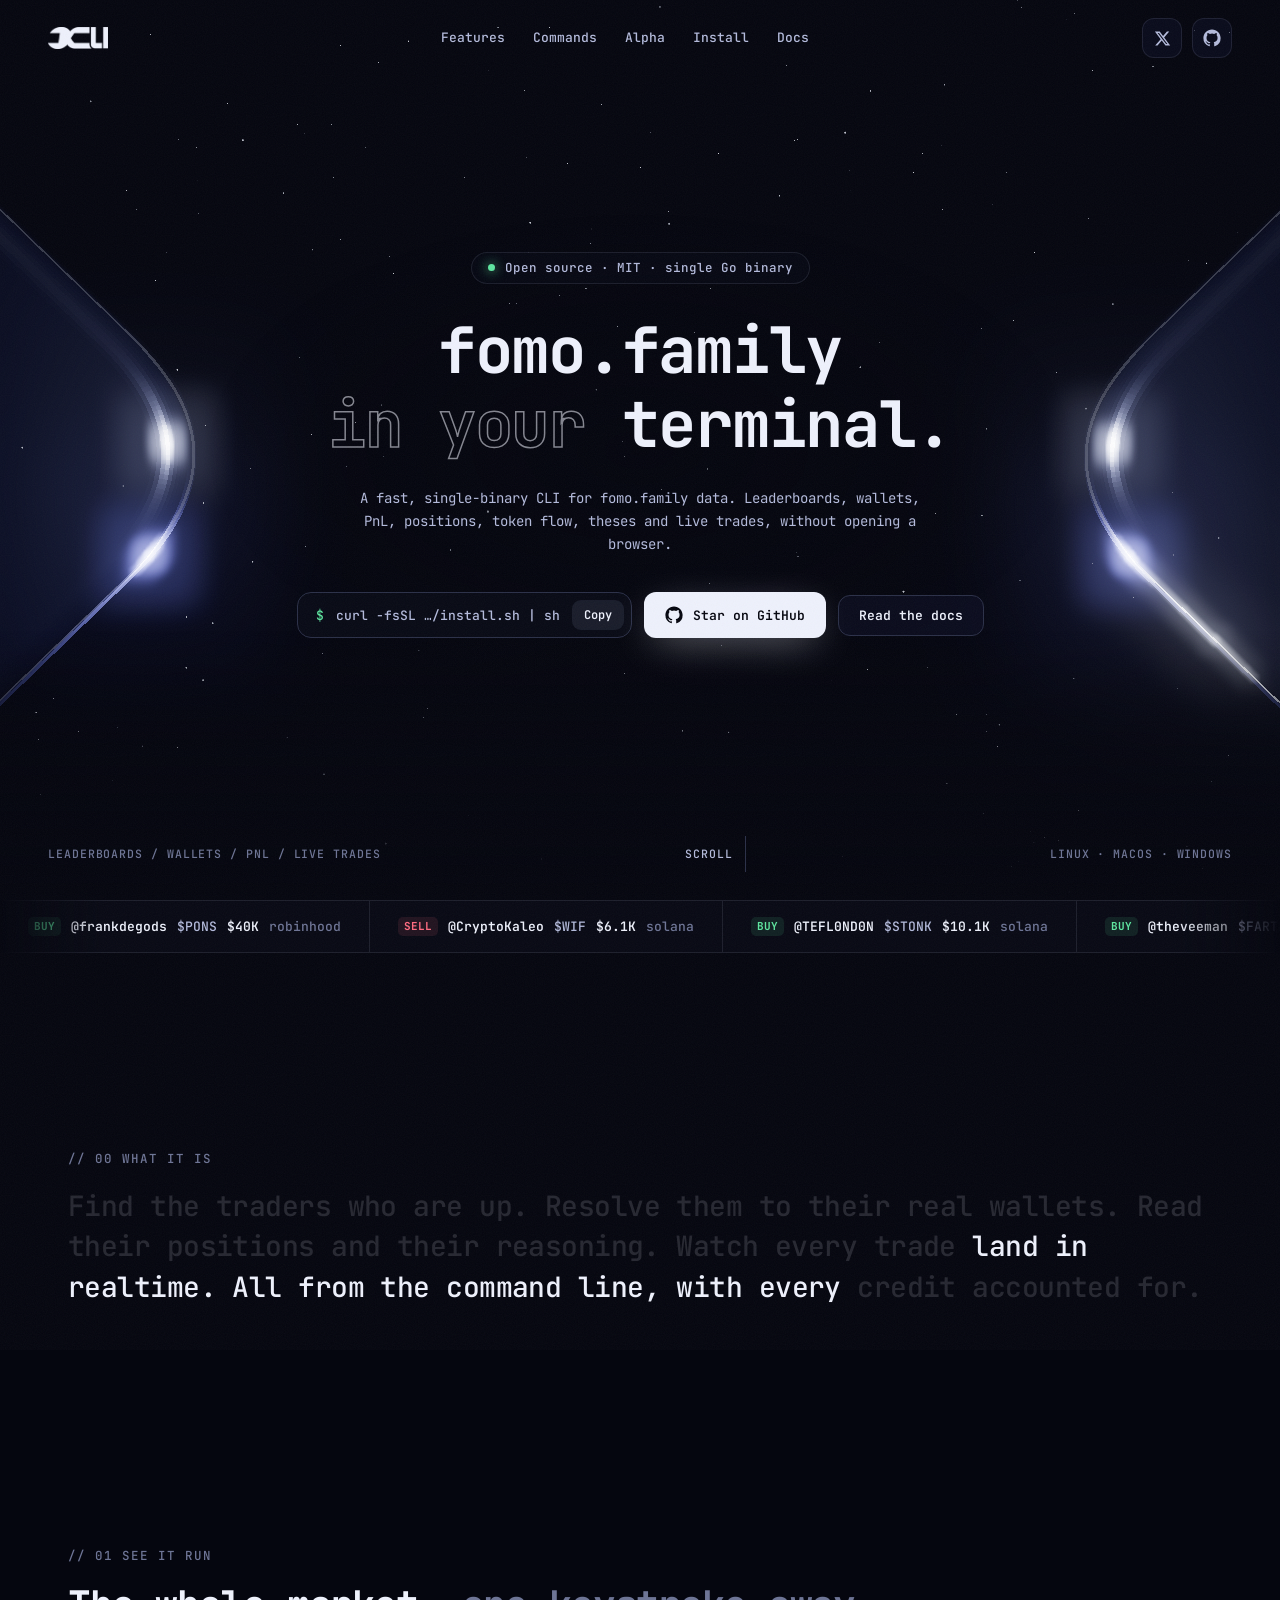
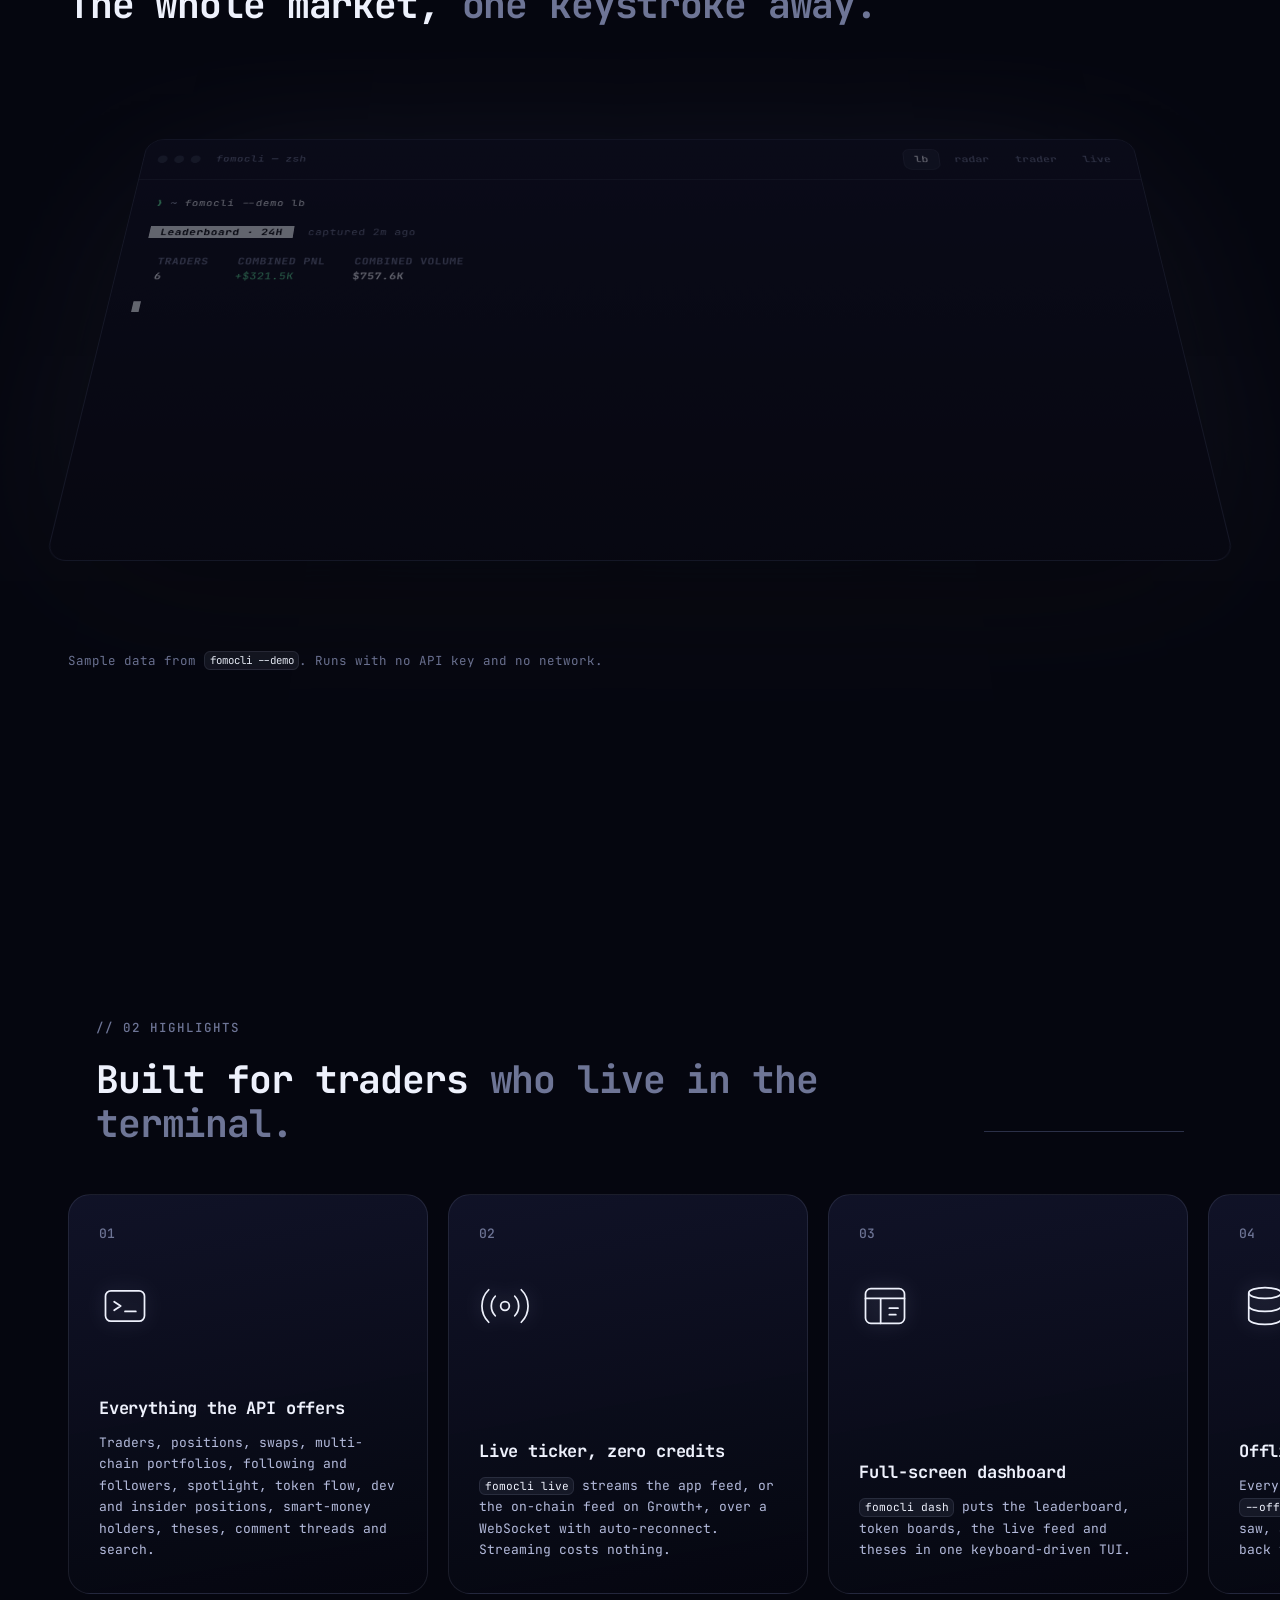
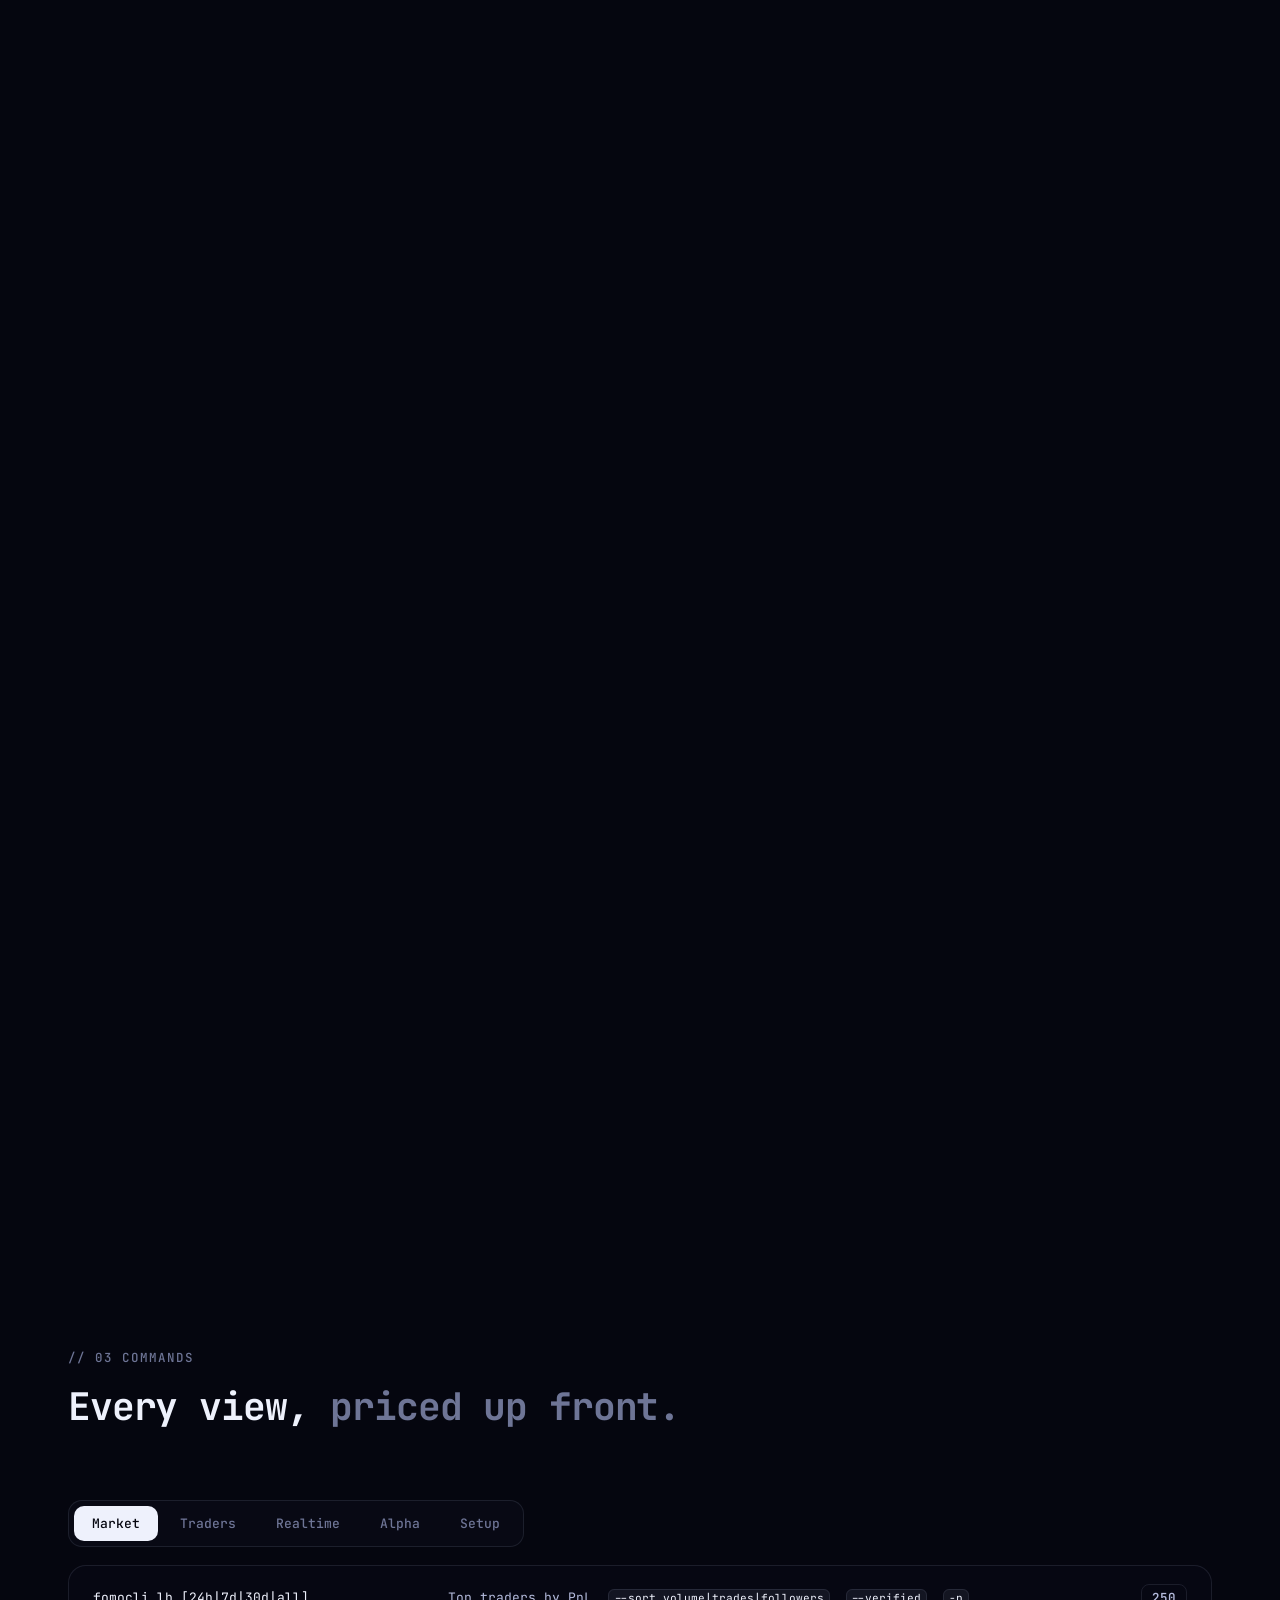
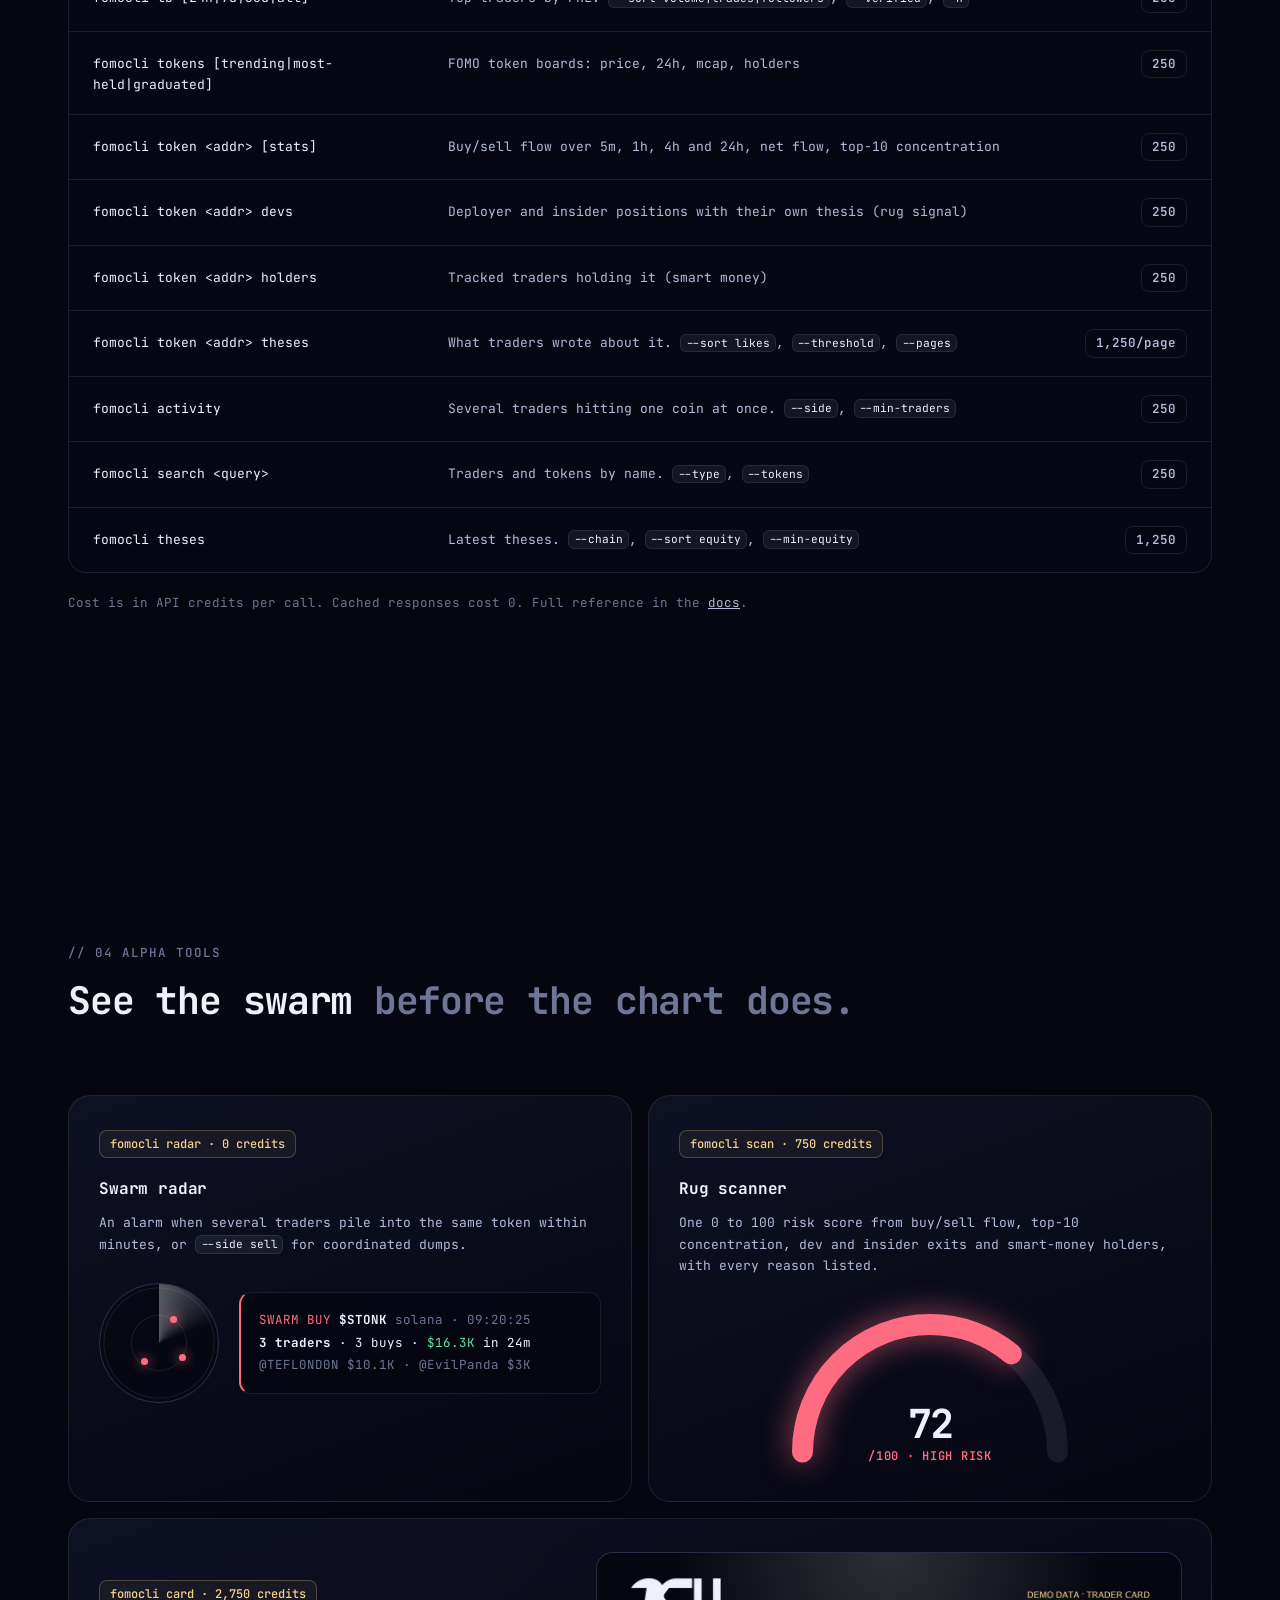
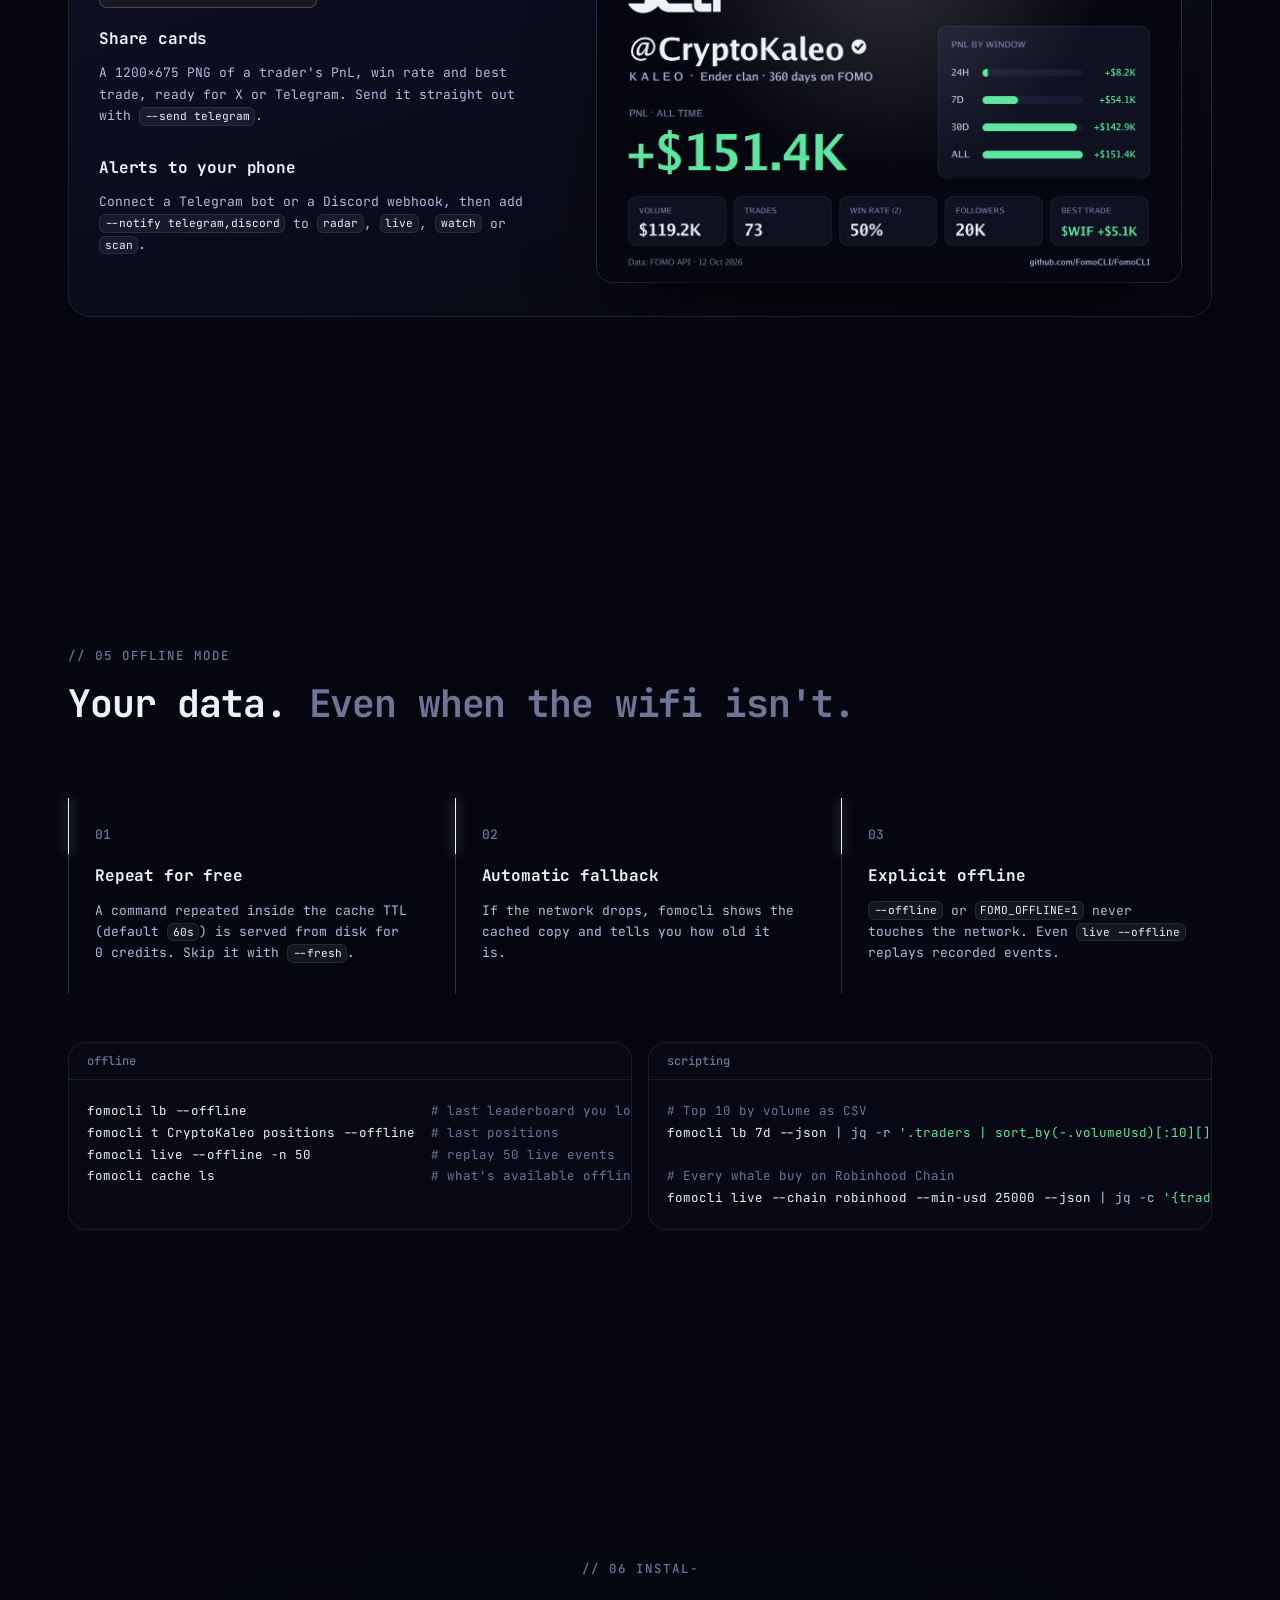
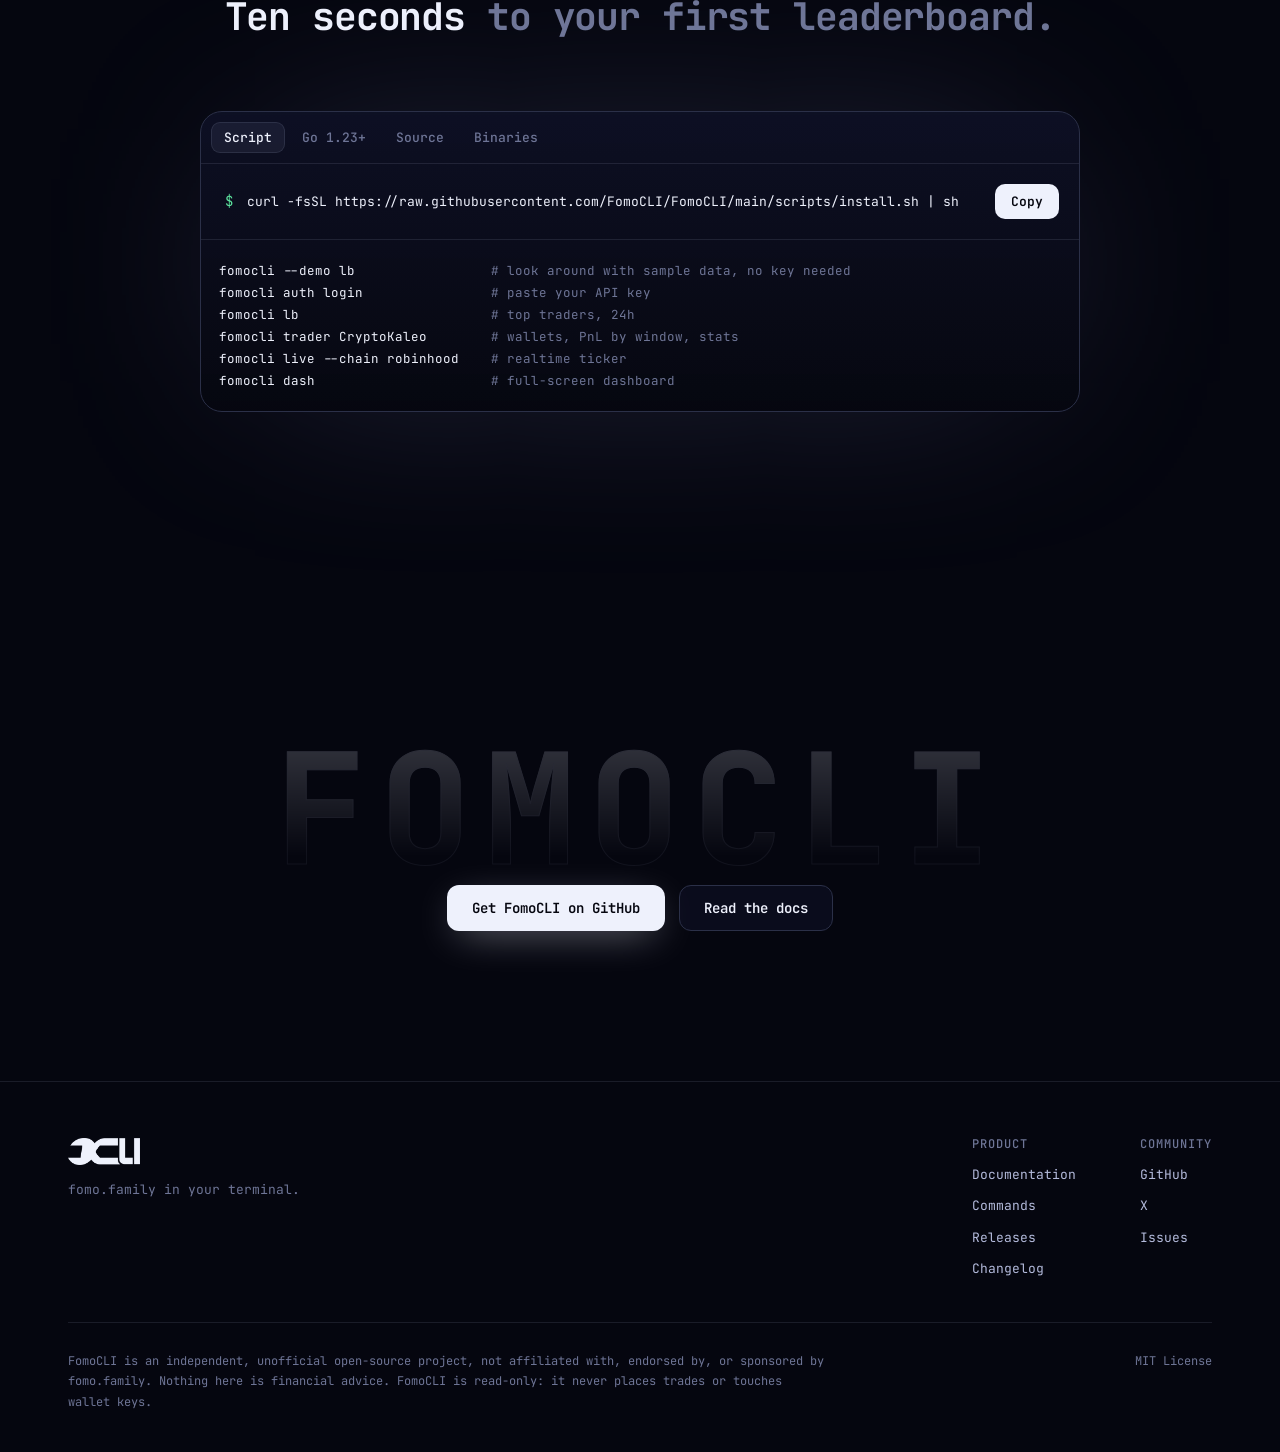
==== commit 1340912c: "Switch to a monospace type system, smaller text and logo - JetBrains Mono everywhere; drop Space Gro" ====
--- a/index.html
+++ b/index.html
@@ -19,7 +19,7 @@
 
   <link rel="preconnect" href="https://fonts.googleapis.com">
   <link rel="preconnect" href="https://fonts.gstatic.com" crossorigin>
-  <link href="https://fonts.googleapis.com/css2?family=Space+Grotesk:wght@400;500;600;700&family=JetBrains+Mono:wght@400;500;700&display=swap" rel="stylesheet">
+  <link href="https://fonts.googleapis.com/css2?family=JetBrains+Mono:wght@400;500;600;700;800&display=swap" rel="stylesheet">
   <link rel="stylesheet" href="css/base.css">
   <link rel="stylesheet" href="css/home.css">
   <script>document.documentElement.classList.add("js");</script>
@@ -45,7 +45,7 @@
 
   <header class="nav" id="nav">
     <a class="nav__brand" href="#top" aria-label="FomoCLI home">
-      <img src="assets/logo.png" alt="FomoCLI" width="84" height="32">
+      <img src="assets/logo.png" alt="FomoCLI" width="60" height="23">
     </a>
     <nav class="nav__links" aria-label="Primary">
       <a href="#features">Features</a>
@@ -345,7 +345,7 @@
   <footer class="footer">
     <div class="footer__inner">
       <div class="footer__brand">
-        <img src="assets/logo.png" alt="FomoCLI" width="108" height="41" loading="lazy">
+        <img src="assets/logo.png" alt="FomoCLI" width="72" height="27" loading="lazy">
         <p>fomo.family in your terminal.</p>
       </div>
       <div class="footer__cols">
--- a/css/base.css
+++ b/css/base.css
@@ -15,7 +15,7 @@
   --gold: #f2d28b;
   --pink: #f5a3c7;
 
-  --font: "Space Grotesk", system-ui, -apple-system, "Segoe UI", sans-serif;
+  --font: "JetBrains Mono", ui-monospace, SFMono-Regular, Menlo, monospace;
   --mono: "JetBrains Mono", ui-monospace, SFMono-Regular, Menlo, monospace;
   --radius: 18px;
   --ease: cubic-bezier(0.16, 1, 0.3, 1);
@@ -32,8 +32,8 @@
   background: var(--ink);
   color: var(--ice);
   font-family: var(--font);
-  font-size: 17px;
-  line-height: 1.6;
+  font-size: 14px;
+  line-height: 1.65;
   overflow-x: hidden;
   -webkit-font-smoothing: antialiased;
   -moz-osx-font-smoothing: grayscale;
@@ -94,12 +94,12 @@
 }
 .nav.is-hidden { transform: translateY(-100%); }
 .nav__brand { display: flex; align-items: center; gap: 12px; text-decoration: none; }
-.nav__brand img { width: 84px; height: auto; }
-.nav__links { display: flex; gap: 30px; }
+.nav__brand img { width: 60px; height: auto; }
+.nav__links { display: flex; gap: 28px; }
 .nav__links a {
   position: relative;
   text-decoration: none; color: var(--steel);
-  font-size: 15px; font-weight: 500;
+  font-size: 13px; font-weight: 500;
   transition: color 0.25s;
 }
 .nav__links a::after {
@@ -125,8 +125,8 @@
 .btn {
   position: relative; overflow: hidden;
   display: inline-flex; align-items: center; justify-content: center; gap: 10px;
-  padding: 14px 22px; border-radius: 14px;
-  font: 600 15px/1 var(--font); text-decoration: none;
+  padding: 13px 20px; border-radius: 12px;
+  font: 600 13px/1 var(--font); text-decoration: none;
   border: 1px solid transparent; cursor: pointer;
   transition: transform 0.4s var(--ease), box-shadow 0.4s, border-color 0.3s, background 0.3s;
 }
@@ -142,7 +142,7 @@
 .btn--primary:hover { box-shadow: 0 18px 50px -12px rgba(238, 241, 252, 0.75); }
 .btn--ghost { color: var(--ice); border-color: var(--border); background: rgba(16, 19, 42, 0.5); }
 .btn--ghost:hover { border-color: rgba(238, 241, 252, 0.45); }
-.btn--lg { padding: 18px 28px; font-size: 16px; }
+.btn--lg { padding: 15px 24px; font-size: 14px; }
 
 /* ───────────── Footer ───────────── */
 .footer { position: relative; z-index: 2; border-top: 1px solid var(--line); }
@@ -150,16 +150,16 @@
   max-width: var(--max); margin: 0 auto; padding: 56px var(--gutter) 40px;
   display: grid; grid-template-columns: 1fr auto; gap: 32px 48px; align-items: start;
 }
-.footer__brand img { width: 108px; height: auto; }
-.footer__brand p { margin: 14px 0 0; color: var(--muted); font-size: 15px; }
+.footer__brand img { width: 72px; height: auto; }
+.footer__brand p { margin: 14px 0 0; color: var(--muted); font-size: 13px; }
 .footer__cols { display: flex; gap: 64px; }
 .footer__col h4 { margin: 0 0 14px; font: 500 12px/1 var(--mono); color: var(--muted); letter-spacing: 0.08em; text-transform: uppercase; }
-.footer__col a { display: block; margin: 0 0 10px; color: var(--steel); text-decoration: none; font-size: 15px; transition: color 0.2s; }
+.footer__col a { display: block; margin: 0 0 10px; color: var(--steel); text-decoration: none; font-size: 13px; transition: color 0.2s; }
 .footer__col a:hover { color: var(--ice); }
 .footer__legal {
   grid-column: 1 / -1; margin: 0; padding-top: 28px;
   border-top: 1px solid var(--line);
-  color: var(--muted); font-size: 13px; line-height: 1.7;
+  color: var(--muted); font-size: 12px; line-height: 1.7;
   display: flex; flex-wrap: wrap; justify-content: space-between; gap: 12px 32px;
 }
 .footer__legal p { margin: 0; max-width: 760px; }
@@ -169,7 +169,7 @@
   position: fixed; left: 50%; bottom: 28px; z-index: 90;
   transform: translate(-50%, 20px); opacity: 0;
   padding: 12px 18px; border-radius: 12px;
-  background: var(--ice); color: var(--ink); font: 600 14px/1 var(--font);
+  background: var(--ice); color: var(--ink); font: 600 13px/1 var(--font);
   box-shadow: 0 20px 50px -10px rgba(0, 0, 0, 0.6);
   transition: opacity 0.3s, transform 0.4s var(--ease);
   pointer-events: none;
@@ -204,7 +204,7 @@
     -webkit-backdrop-filter: blur(20px); backdrop-filter: blur(20px);
     opacity: 0; visibility: hidden; transition: opacity 0.4s, visibility 0.4s;
   }
-  .nav__links a { font-size: 38px; font-weight: 600; letter-spacing: -0.03em; color: var(--ice); padding: 4px 0; }
+  .nav__links a { font-size: 24px; font-weight: 600; letter-spacing: -0.02em; color: var(--ice); padding: 4px 0; }
   .nav__links a::after { display: none; }
   .nav.is-open .nav__links { opacity: 1; visibility: visible; }
   .nav.is-open { background: transparent; border-color: transparent; -webkit-backdrop-filter: none; backdrop-filter: none; }
--- a/css/home.css
+++ b/css/home.css
@@ -30,7 +30,7 @@
 .loader__log .w { color: var(--ice); }
 .loader__foot { display: flex; justify-content: space-between; align-items: baseline; margin-bottom: 12px; }
 .loader__label { font: 500 12px/1 var(--mono); color: var(--steel); letter-spacing: 0.2em; text-transform: uppercase; }
-.loader__count { font: 600 clamp(48px, 10vw, 84px)/0.9 var(--font); letter-spacing: -0.05em; font-variant-numeric: tabular-nums; }
+.loader__count { font: 600 clamp(36px, 6vw, 56px)/0.9 var(--font); letter-spacing: -0.04em; font-variant-numeric: tabular-nums; }
 .loader__bar { height: 1px; background: var(--border); overflow: hidden; }
 .loader__bar i { display: block; height: 100%; width: 100%; background: var(--ice); transform: scaleX(0); transform-origin: left; box-shadow: 0 0 12px var(--ice); }
 html:not(.js) .loader { display: none; }
@@ -80,8 +80,8 @@
 
 .hero__title {
   margin: 0;
-  font-size: clamp(46px, 10.5vw, 148px);
-  line-height: 0.92; letter-spacing: -0.055em; font-weight: 600;
+  font-size: clamp(28px, 5vw, 64px);
+  line-height: 1.05; letter-spacing: -0.02em; font-weight: 700;
 }
 .hero__title .line { display: block; overflow: hidden; padding: 0.02em 0.04em 0.08em; }
 .hero__title .line > span { display: inline-block; }
@@ -90,7 +90,7 @@
   color: transparent;
   -webkit-text-stroke: 1.5px rgba(238, 241, 252, 0.55);
 }
-.hero__sub { margin: 28px auto 0; max-width: 560px; color: var(--steel); font-size: clamp(16px, 1.5vw, 18px); }
+.hero__sub { margin: 24px auto 0; max-width: 560px; color: var(--steel); font-size: 14px; }
 .hero__cta { margin-top: 36px; display: flex; flex-wrap: wrap; align-items: center; justify-content: center; gap: 12px; }
 
 .install-pill {
@@ -100,7 +100,7 @@
   -webkit-backdrop-filter: blur(8px); backdrop-filter: blur(8px);
   border: 1px solid var(--border);
   cursor: pointer;
-  font: 500 14px/1 var(--mono);
+  font: 500 13px/1 var(--mono);
   transition: border-color 0.3s;
 }
 .install-pill:hover { border-color: rgba(238, 241, 252, 0.4); }
@@ -153,9 +153,9 @@
 .section__head { margin-bottom: clamp(40px, 6vw, 72px); max-width: 900px; }
 .section__head--center { text-align: center; margin-left: auto; margin-right: auto; }
 .kicker { margin: 0 0 20px; font: 500 12.5px/1 var(--mono); color: var(--muted); letter-spacing: 0.08em; text-transform: uppercase; }
-h2 { margin: 0; font-size: clamp(38px, 6.4vw, 84px); line-height: 1; letter-spacing: -0.05em; font-weight: 600; }
-h3 { margin: 0 0 10px; font-size: 21px; letter-spacing: -0.02em; font-weight: 600; }
-.caption { color: var(--muted); font-size: 14px; margin: 20px 0 0; }
+h2 { margin: 0; font-size: clamp(22px, 3.2vw, 38px); line-height: 1.15; letter-spacing: -0.03em; font-weight: 700; }
+h3 { margin: 0 0 10px; font-size: 16px; letter-spacing: -0.01em; font-weight: 700; }
+.caption { color: var(--muted); font-size: 12.5px; margin: 20px 0 0; }
 .caption a { color: var(--steel); }
 .split .w { display: inline-block; overflow: hidden; vertical-align: top; padding-bottom: 0.08em; margin-bottom: -0.08em; }
 .split .w > span { display: inline-block; }
@@ -170,7 +170,7 @@
 }
 .manifesto__text {
   margin: 0;
-  font-size: clamp(30px, 5vw, 66px); line-height: 1.12; letter-spacing: -0.04em; font-weight: 500;
+  font-size: clamp(18px, 2.4vw, 28px); line-height: 1.45; letter-spacing: -0.02em; font-weight: 500;
 }
 .manifesto__text .mw { opacity: 1; transition: color 0.2s; }
 .has-gsap .manifesto__text .mw { opacity: 0.14; }
@@ -201,7 +201,7 @@
 .terminal__body {
   margin: 0; padding: 24px 26px 28px;
   height: 470px;
-  font-size: 13.5px; line-height: 1.62;
+  font-size: 12.5px; line-height: 1.62;
   overflow: auto; white-space: pre;
   scrollbar-width: thin; scrollbar-color: var(--border) transparent;
 }
@@ -238,8 +238,8 @@
 .fcard:hover::before { opacity: 1; }
 .fcard__n { font: 500 13px/1 var(--mono); color: var(--muted); }
 .fcard__icon { width: 52px; height: 52px; margin: 40px 0 auto; fill: none; stroke: var(--ice); stroke-width: 1.6; stroke-linecap: round; stroke-linejoin: round; filter: drop-shadow(0 0 10px rgba(220, 228, 255, 0.35)); }
-.fcard h3 { margin-top: 40px; font-size: 25px; }
-.fcard p { margin: 0; color: var(--steel); font-size: 15.5px; }
+.fcard h3 { margin-top: 36px; font-size: 17px; }
+.fcard p { margin: 0; color: var(--steel); font-size: 13px; }
 
 @media (min-width: 1001px) {
   .features.is-horizontal .features__pin { max-width: none; height: 100vh; display: flex; flex-direction: column; justify-content: center; padding-top: 80px; padding-bottom: 40px; overflow: hidden; }
@@ -249,10 +249,10 @@
   .features.is-horizontal .features__progress i { display: block; height: 100%; background: var(--ice); transform: scaleX(0); transform-origin: left; }
   .features.is-horizontal .features__track {
     display: flex; gap: 20px; width: max-content;
-    padding-left: max(var(--gutter), calc((100vw - var(--max)) / 2 + var(--gutter)));
+    padding-left: max(0px, calc((100vw - var(--max)) / 2));
     padding-right: var(--gutter);
   }
-  .features.is-horizontal .fcard { width: 400px; min-height: 460px; }
+  .features.is-horizontal .fcard { width: 360px; min-height: 400px; }
 }
 
 /* ───────────── Commands ───────────── */
@@ -266,7 +266,7 @@
 }
 .cmd__tabs button {
   position: relative; z-index: 1;
-  font: 500 14.5px/1 var(--font); color: var(--muted);
+  font: 500 13px/1 var(--font); color: var(--muted);
   background: none; border: 0; border-radius: 10px; cursor: pointer;
   padding: 11px 18px; transition: color 0.3s;
 }
@@ -282,8 +282,8 @@
 }
 .cmd__row:last-child { border-bottom: 0; }
 .cmd__row:hover { background: rgba(180, 187, 220, 0.04); }
-.cmd__row > code { font-size: 14px; color: var(--ice); word-break: break-word; }
-.cmd__row p { margin: 0; color: var(--steel); font-size: 15px; }
+.cmd__row > code { font-size: 13px; color: var(--ice); word-break: break-word; }
+.cmd__row p { margin: 0; color: var(--steel); font-size: 13px; }
 .cost { justify-self: end; font: 600 12.5px/1 var(--mono); color: var(--steel); padding: 7px 10px; border-radius: 8px; border: 1px solid var(--line); white-space: nowrap; }
 .cost--free { color: var(--green); border-color: rgba(94, 230, 160, 0.3); background: rgba(94, 230, 160, 0.06); }
 @keyframes rowIn { from { opacity: 0; transform: translateY(8px); } }
@@ -296,7 +296,7 @@
   border: 1px solid var(--line); border-radius: 22px;
   background: linear-gradient(160deg, rgba(20, 23, 48, 0.65), rgba(6, 7, 16, 0.8));
 }
-.panel p { color: var(--steel); margin: 0; font-size: 15.5px; }
+.panel p { color: var(--steel); margin: 0; font-size: 13px; }
 .panel--wide { grid-column: 1 / -1; display: grid; grid-template-columns: 1fr 1.3fr; gap: 48px; align-items: center; }
 .tag {
   display: inline-block; margin-bottom: 18px;
@@ -341,7 +341,7 @@
 .gauge__track { stroke: rgba(180, 187, 220, 0.1); }
 .gauge__fill { stroke: var(--red); stroke-dasharray: 268; stroke-dashoffset: 268; filter: drop-shadow(0 0 10px rgba(255, 107, 129, 0.6)); transition: stroke-dashoffset 2s var(--ease); }
 .gauge__val { position: absolute; left: 0; right: 0; bottom: 0; text-align: center; }
-.gauge__val b { display: block; font-size: 54px; line-height: 1; letter-spacing: -0.05em; }
+.gauge__val b { display: block; font-size: 40px; line-height: 1; letter-spacing: -0.04em; }
 .gauge__val span { font: 600 12px/1 var(--mono); color: var(--red); letter-spacing: 0.06em; text-transform: uppercase; }
 
 .tilt {
@@ -358,11 +358,11 @@
 .step { position: relative; padding: 30px 26px; border-left: 1px solid var(--border); }
 .step::before { content: ""; position: absolute; left: -1px; top: 0; width: 1px; height: 56px; background: var(--ice); box-shadow: 0 0 12px var(--ice); }
 .step__n { display: block; font: 500 13px/1 var(--mono); color: var(--muted); margin-bottom: 22px; }
-.step p { margin: 0; color: var(--steel); font-size: 15.5px; }
+.step p { margin: 0; color: var(--steel); font-size: 13px; }
 .code-split { display: grid; grid-template-columns: 1fr 1fr; gap: 16px; margin-top: 48px; }
 .code { border: 1px solid var(--line); border-radius: var(--radius); background: rgba(8, 9, 20, 0.8); overflow: hidden; min-width: 0; }
 .code__head { padding: 12px 18px; font: 500 12px/1 var(--mono); color: var(--muted); border-bottom: 1px solid var(--line); }
-.code pre, .quick pre { margin: 0; padding: 20px 18px; font-size: 13px; line-height: 1.75; overflow-x: auto; color: var(--steel); }
+.code pre, .quick pre { margin: 0; padding: 20px 18px; font-size: 12.5px; line-height: 1.75; overflow-x: auto; color: var(--steel); }
 .c { color: var(--ice); }
 .str { color: var(--green); }
 
@@ -376,14 +376,14 @@
 }
 .install__tabs { display: flex; gap: 4px; padding: 10px; border-bottom: 1px solid var(--line); flex-wrap: wrap; }
 .install__cmd { display: flex; align-items: center; gap: 14px; padding: 20px 20px 20px 24px; border-bottom: 1px solid var(--line); }
-.install__cmd code { flex: 1; min-width: 0; font-size: 14.5px; overflow-x: auto; white-space: nowrap; scrollbar-width: none; }
+.install__cmd code { flex: 1; min-width: 0; font-size: 13px; overflow-x: auto; white-space: nowrap; scrollbar-width: none; }
 .copy { font: 600 13px/1 var(--font); color: var(--ink); background: var(--ice); border: 0; border-radius: 10px; padding: 11px 16px; cursor: pointer; flex-shrink: 0; }
 
 /* ───────────── Outro ───────────── */
 .outro { position: relative; padding: clamp(60px, 10vw, 120px) var(--gutter) clamp(90px, 12vw, 150px); text-align: center; overflow: hidden; }
 .outro__word {
-  margin: 0; line-height: 0.8; font-weight: 700; letter-spacing: -0.06em;
-  font-size: clamp(72px, 21vw, 340px);
+  margin: 0; line-height: 0.9; font-weight: 700; letter-spacing: -0.04em;
+  font-size: clamp(44px, 12vw, 180px);
   color: transparent;
   -webkit-text-stroke: 1px rgba(180, 187, 220, 0.35);
   background: linear-gradient(180deg, rgba(238, 241, 252, 0.95), rgba(238, 241, 252, 0) 85%);
@@ -409,7 +409,7 @@
   .hero__meta { justify-content: center; }
 }
 @media (max-width: 600px) {
-  body { font-size: 16px; }
+  body { font-size: 13.5px; }
   .hero { padding-top: 90px; }
   .hero__title em { -webkit-text-stroke-width: 1px; }
   .features__track { grid-template-columns: 1fr; }
@@ -423,7 +423,7 @@
   .install-pill code { overflow: hidden; text-overflow: ellipsis; white-space: nowrap; }
   .hero__cta .btn { flex: 1 1 140px; white-space: nowrap; padding-left: 14px; padding-right: 14px; }
   .cmd__tabs { width: 100%; }
-  .cmd__tabs button { padding: 10px 12px; font-size: 13.5px; }
+  .cmd__tabs button { padding: 10px 11px; font-size: 12px; }
   .cmd__row { padding: 16px; }
   .panel { padding: 26px 20px; }
   .swarm { grid-template-columns: 1fr; }
